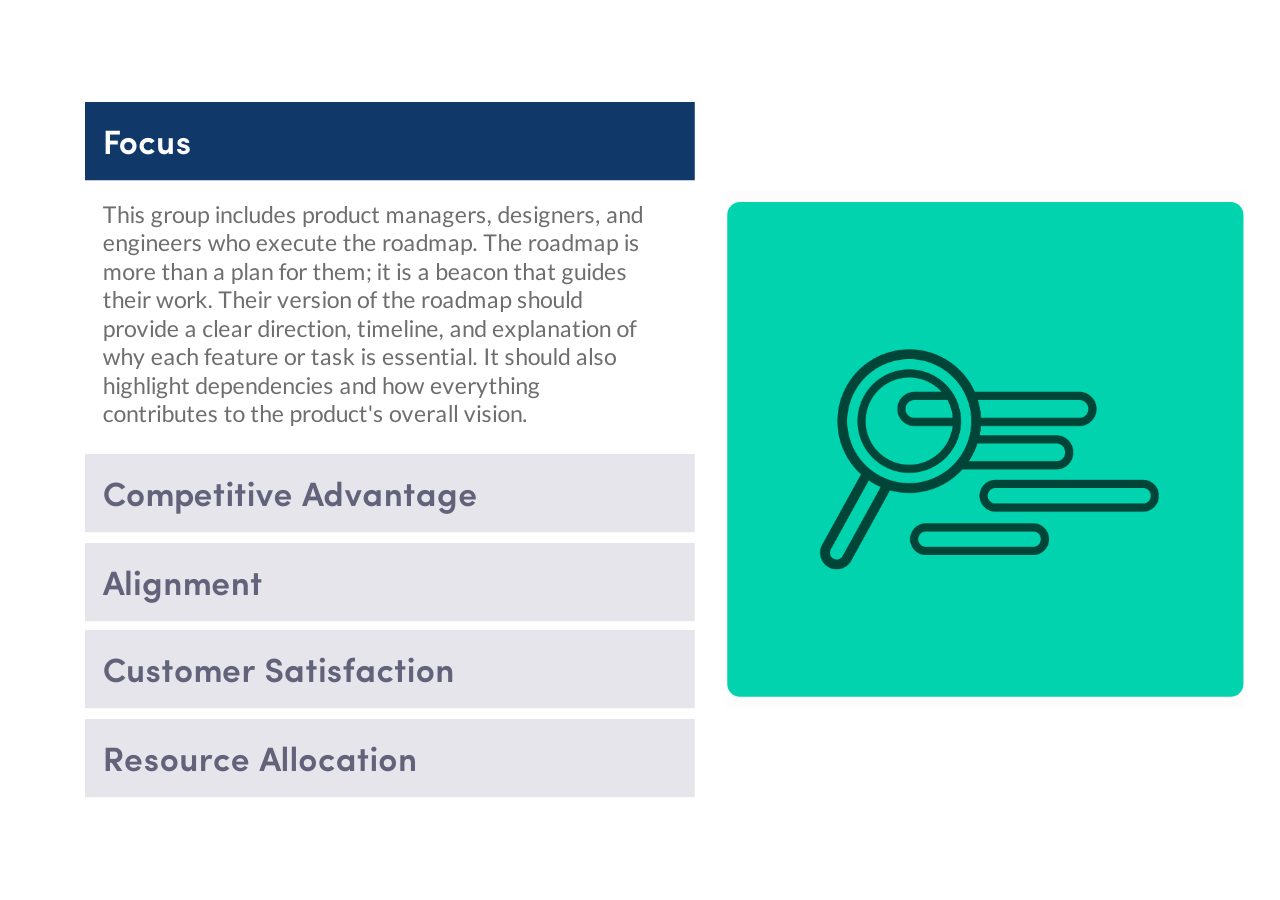
==== index.html @ 1e50b0b0 "1" ====
﻿<!doctype html>
<html lang="en-US">
<head>
  <meta charset="utf-8">
  <!-- Created using Storyline 360 - http://www.articulate.com  -->
  <!-- version: 3.76.30446.0 -->
  <title>Importanceofproductstrategy</title>
  <meta http-equiv="x-ua-compatible" content="IE=edge"/>
  <meta name="viewport" content="width=device-width,initial-scale=1,user-scalable=no,shrink-to-fit=no,minimal-ui"/>
  <meta name="apple-mobile-web-app-capable" content="yes"/>
  <style>
    html, body { height: 100%; padding: 0; margin: 0 }
    #app { height: 100%; width: 100%; }
  </style>

  <script>
    window.DS = {};
    window.globals = {
      DATA_PATH_BASE: '',
      HAS_FRAME: true,
      HAS_SLIDE: true,

      lmsPresent: false,
      tinCanPresent: false,
      cmi5Present: false,
      aoSupport: false,
      scale: 'noscale',
      captureRc: false,
      browserSize: 'optimal',
      bgColor: '#FFFFFF',
      features: 'AccessibleVideo,ConnectionMessages,DropIn1,FullScreenToggle,InsertSvgPicture,LayerPresentAsDialog,MultipleQuizTracking,PlayerSpeedControl,StreamingVideo,UpdatedThemeEditor,UseAudioElement,VideoTranscripts',
      themeName: 'unified',
      preloaderColor: '#8C8C8C',
      suppressAnalytics: false,
      productChannel: 'stable',
      publishSource: 'storyline',
      aid: 'aid|a8fbaf31-cd82-4534-a00a-83a3256e9906',
      cid: '518bf44a-6537-4bc3-ba67-9e0aabeffc31',
      playerVersion: '3.76.30446.0',
      publishTimestamp: '2023-07-14T12:46:49.9663578Z',
      maxIosVideoElements: 10,
      connectionSettings: { message: 'You%20are%20offline.%20Trying%20to%20reconnect...', useDarkTheme: true, mode: 'disabled' },

      
      parseParams: function(qs) {
        if (window.globals.parsedParams != null) {
          return window.globals.parsedParams;
        }
        qs = (qs || window.location.search.substr(1)).split('+').join(' ');
        var params = {},
            tokens,
            re = /[?&]?([^=]+)=([^&]*)/g;

        while (tokens = re.exec(qs)) {
          params[decodeURIComponent(tokens[1]).trim()] =
            decodeURIComponent(tokens[2]).trim();
        }
        window.globals.parsedParams = params;
        return params;
      }

    };
  </script>
  <script>
    var isIe11 = ('ActiveXObject' in window || window.MSBlobBuilder != null)
      && window.msCrypto != null && !window.ActiveXObject;
    if (isIe11) {
      window.globals.unsupportedBrowser = true;
      document.write(atob('[base64]'));
    }
  </script>
  
  <script>window.THREE = { };</script>
  
</head>
<body style="background: #FFFFFF" class="cs-HTML theme-unified">
  <!-- 360 -->
  <script>!function(){var e,i=/iPhone/i,o=/iPod/i,n=/iPad/i,t=/\biOS-universal(?:.+)Mac\b/i,r=/\bAndroid(?:.+)Mobile\b/i,a=/Android/i,d=/(?:SD4930UR|\bSilk(?:.+)Mobile\b)/i,p=/Silk/i,l=/Windows Phone/i,u=/\bWindows(?:.+)ARM\b/i,b=/BlackBerry/i,s=/BB10/i,c=/Opera Mini/i,f=/\b(CriOS|Chrome)(?:.+)Mobile/i,h=/Mobile(?:.+)Firefox\b/i,v=function(e){return void 0!==e&&"MacIntel"===e.platform&&"number"==typeof e.maxTouchPoints&&e.maxTouchPoints>1&&"undefined"==typeof MSStream};e=function(e){var m={userAgent:"",platform:"",maxTouchPoints:0};e||"undefined"==typeof navigator?"string"==typeof e?m.userAgent=e:e&&e.userAgent&&(m={userAgent:e.userAgent,platform:e.platform,maxTouchPoints:e.maxTouchPoints||0}):m={userAgent:navigator.userAgent,platform:navigator.platform,maxTouchPoints:navigator.maxTouchPoints||0};var g=m.userAgent,y=g.split("[FBAN");void 0!==y[1]&&(g=y[0]),void 0!==(y=g.split("Twitter"))[1]&&(g=y[0]);var A=function(e){return function(i){return i.test(e)}}(g),w={apple:{phone:A(i)&&!A(l),ipod:A(o),tablet:!A(i)&&(A(n)||v(m))&&!A(l),universal:A(t),device:(A(i)||A(o)||A(n)||A(t)||v(m))&&!A(l)},amazon:{phone:A(d),tablet:!A(d)&&A(p),device:A(d)||A(p)},android:{phone:!A(l)&&A(d)||!A(l)&&A(r),tablet:!A(l)&&!A(d)&&!A(r)&&(A(p)||A(a)),device:!A(l)&&(A(d)||A(p)||A(r)||A(a))||A(/\bokhttp\b/i)},windows:{phone:A(l),tablet:A(u),device:A(l)||A(u)},other:{blackberry:A(b),blackberry10:A(s),opera:A(c),firefox:A(h),chrome:A(f),device:A(b)||A(s)||A(c)||A(h)||A(f)},any:!1,phone:!1,tablet:!1};return w.any=w.apple.device||w.android.device||w.windows.device||w.other.device,w.phone=w.apple.phone||w.android.phone||w.windows.phone,w.tablet=w.apple.tablet||w.android.tablet||w.windows.tablet,w}(),"object"==typeof exports&&"undefined"!=typeof module?module.exports=e:"function"==typeof define&&define.amd?define((function(){return e})):this.isMobile=e}();
    window.isMobile.apple.tablet = window.isMobile.apple.tablet ||
      (navigator.platform === 'MacIntel' && navigator.maxTouchPoints > 1);
    window.isMobile.apple.device = window.isMobile.apple.device || window.isMobile.apple.tablet;
    window.isMobile.tablet = window.isMobile.tablet || window.isMobile.apple.tablet;
    window.isMobile.any = window.isMobile.any || window.isMobile.apple.tablet;
  </script>

  <div id="focus-sink" tabindex="-1"></div>

  <div id="preso"></div>
  <script>
    (function() {

      var classTypes = [ 'desktop', 'mobile', 'phone', 'tablet' ];

      var addDeviceClasses = function(prefix, testObj) {
        var curr, i;
        for (i = 0; i < classTypes.length; i++) {
          curr = classTypes[i];
          if (testObj[curr]) {
            document.body.classList.add(prefix + curr);
          }
        }
      };

      var params = window.globals.parseParams(),
          isDevicePreview = params.devicepreview === '1',
          isPhoneOverride = params.deviceType === 'phone' || (isDevicePreview && params.phone == '1'),
          isTabletOverride = (params.deviceType === 'tablet' || isDevicePreview) && !isPhoneOverride,
          isMobileOverride = isPhoneOverride || isTabletOverride;

      var deviceView = {
        desktop: !window.isMobile.any && !isMobileOverride,
        mobile: window.isMobile.any || isMobileOverride,
        phone: isPhoneOverride || (window.isMobile.phone && !isTabletOverride),
        tablet: isTabletOverride || window.isMobile.tablet
      };

      window.globals.deviceView = deviceView;
      window.isMobile.desktop = !window.isMobile.any;
      window.isMobile.mobile = window.isMobile.any;

      addDeviceClasses('view-', deviceView);

    })();
  </script>
  
  <script src='story_content/user.js' type=text/javascript></script>
  <div class="slide-loader"></div>

  <script>
    var doc = document, loader = doc.body.querySelector('.slide-loader'); [ 1, 2, 3 ].forEach(function(n) { var d = doc.createElement('div'); d.style.backgroundColor = window.globals.preloaderColor; d.classList.add('mobile-loader-dot'); d.classList.add('dot' + n); loader.appendChild(d); });
  </script>

  <div class="mobile-load-title-overlay" style="display: none">
    <div class="mobile-load-title">Importanceofproductstrategy</div>
  </div>

  <div class="mobile-chrome-warning"></div>

  
<style>
  .warn-connection-dialog {
    display: none;
    background: transparent;
    pointer-events: none;
    position: fixed;
    left: 0;
    top: 0;
    width: 100%;
    height: 100%;
    z-index: 999;
  }

  .warn-connection-content {
    border-radius: 4px;
    background: white;
    border: 1px solid #E7E7E7;
    color: #333333;
    box-shadow: 0 2px 4px rgba(0, 0, 0, 0.25);
    transition: all 150ms ease-out;
    position: absolute;
    white-space: nowrap;
  }

  .view-phone.is-landscape .warn-connection-content {
    left: 23px;
    bottom: 23px;
  }

  .view-tablet.is-landscape .warn-connection-content {
    left: 50%;
    top: 20px;
    transform: translateX(-50%);
  }

  .is-portrait .warn-connection-content {
    transform: translate(-50%, calc(-100% - 15px));
  }

  .warn-connection-content p {
    display: inline-block;
    margin: 0 8px 0 0;
    line-height: 33px;
    font-size: 11px;
  }

  .warn-connection-content svg {
    position: relative;
    vertical-align: middle;
    margin: 0 2px 2px 8px;
  }

  .view-desktop .warn-connection-content {
    left: 1.5em;
    bottom: 1.5em;
  }

  .view-desktop .warn-connection-content p {
    font-size: 1.1em;
  }

  .is-offline .warn-connection-dialog {
    display: block;
  }

  .is-offline .cs-panel * {
    pointer-events: none !important;
  }

  .is-offline .cs-panel {
    pointer-events: all !important;
  }

  .is-offline #nav-controls * {
    pointer-events: none !important;
  }

  .is-offline #nav-controls {
    pointer-events: all !important;
  }
</style>

<div class="warn-connection-dialog">
  <div class="warn-connection-content">
    <svg width="17" height="15" viewBox="0 0 17 15" xmlns="http://www.w3.org/2000/svg">
      <path fill="#8F0000" stroke="white" d="M16.07,12.98 L15.88,12.23 L9.51,1.21 C8.97,0.26,7.6,0.26,7.06,1.21 L0.69,12.23 C0.15,13.16,0.81,14.36,1.91,14.36 H14.65 C15.47,14.36,16.05,13.7,16.07,12.98 Z"/>
      <path fill="white" stroke="white" d="M8.58,5.5 C8.35,5.28,8.5,5.35,8.21,5.32 C8.09,5.35,7.97,5.49,7.96,5.67 C7.97,5.79,7.98,5.92,7.98,6.04 L7.98,6.04 C7.99,6.17,8,6.31,8.01,6.43 L8.01,6.44 C8.03,6.92,8.06,7.41,8.09,7.9 L8.09,7.9 C8.12,8.39,8.14,8.88,8.17,9.37 C8.17,9.39,8.18,9.42,8.2,9.44 C8.23,9.46,8.25,9.47,8.28,9.47 C8.31,9.47,8.34,9.46,8.35,9.44 C8.37,9.43,8.38,9.4,8.39,9.35 L8.39,9.34 C8.39,9.24,8.4,9.15,8.4,9.05 L8.4,9.05 C8.41,8.96,8.41,8.86,8.42,8.75 C8.43,8.44,8.45,8.12,8.47,7.81 L8.47,7.81 C8.49,7.49,8.51,7.18,8.53,6.87 C8.55,6.46,8.56,6.05,8.59,5.64 L8.6,5.62 C8.6,5.57,8.59,5.53,8.58,5.5 L8.21,5.32 Z"/>
      <circle fill="white" stroke="white" cx="8.3" cy="11.35" r="0.3"/>
    </svg>
    <p>You are offline. Trying to reconnect...</p>
  </div>
</div>

<script>
  (function() {
    window.DS.connection = {
      warningShown: false,
      assets: {},
      loadingAssetGroup: false,
      retryDelay: 500
    };

    var connectionSettings = window.globals.connectionSettings || {};

    // The `window.globals.features` variable must be set in `webpack.dev.config` when testing locally - it is not enough
    // to have it in the data - but it must be set there as well.
    var useConnectionMessages = window.AbortController != null &&
      window.location.protocol != 'file:' &&
      window.globals.features.indexOf('ConnectionMessages') != -1 &&
      connectionSettings.mode === 'normal';

    window.DS.connection.useConnectionMessages = useConnectionMessages

    var assetCount = 0;
    var checkLoadedId;


    if (useConnectionMessages && connectionSettings != null) {
      var contentEl = document.querySelector('.warn-connection-content');
      var messageEl = contentEl.querySelector('p')

      if (connectionSettings.useDarkTheme) {
        contentEl.style.borderColor = '#BABBBA';
        contentEl.style.backgroundColor = '#282828';
        contentEl.style.color = '#FFFFFF';
      }

      if (connectionSettings.message != null) {
        messageEl.textContent = window.decodeURIComponent(connectionSettings.message);
      }
    }

    function checkAssetsReady() {
      for (var i in DS.connection.assets) {
        if (!DS.connection.assets[i].success) {
          return false;
        }
      }
      return true;
    }

    function stopAssetGroup() {
      if (!useConnectionMessages) { return; }

      assetCount = 0;

      DS.connection.oldAssetGroup = DS.connection.assets;
      DS.connection.assets = {};
      DS.connection.loadingAssetGroup = false;
      clearInterval(checkLoadedId);
    }

    function startAssetGroup() {
      if (!useConnectionMessages) { return; }
      var ticks = 0;
      clearInterval(checkLoadedId);
      checkLoadedId = setInterval(function() {
        var loaded = 0;
        if (assetCount === 0 && loaded === 0) {
          clearInterval(checkLoadedId);
          return;
        }

        for (var i in DS.connection.assets) {
          if (DS.connection.assets[i].success) {
            loaded++;
          }
        }

        if (assetCount === loaded && checkAssetsReady()) {
          for (var i in DS.connection.assets) {
            if (DS.connection.assets[i].action) {
              DS.connection.assets[i].action();
            }
          }
          hideWarning();
          stopAssetGroup();
        }
      }, 100)
    }

    function requiredAsset(url, action, retry, type) {
      if (!useConnectionMessages) { return; }
      if (DS.connection.assets[url]) { return; }

      DS.connection.assets[url] = {
        success: false, action: action, retry: retry, type: type
      };
      assetCount = Object.keys(DS.connection.assets).length;
      if (!DS.connection.loadingAssetGroup) {
        startAssetGroup();
      }
      DS.connection.loadingAssetGroup = true;
    }

    function assetLoaded(url) {
      if (!useConnectionMessages) { return; }
      if (DS.connection.assets[url]) {
        DS.connection.assets[url].success = true;
      }
    }

    function assetFailed(url) {
      if (!useConnectionMessages) { return; }
      if (!DS.connection.assets[url]) {
        if (/\.js$/.test(url)) {
          setTimeout(function() {
            if (DS.connection.lastSlideLoaded != null) {
              DS.connection.lastSlideLoaded();
            }
          }, DS.connection.retryDelay);
        }
        return;
      }
      if (!DS.connection.warningShown) { showWarning(); }
      if (DS.connection.assets[url].retry) {
        setTimeout(function() {
          if (!DS.connection.assets[url].success) {
            DS.connection.assets[url].retry()
          }
        }, DS.connection.retryDelay);
      }
    }

    function hideWarning() {
      document.body.classList.remove('is-offline');
      DS.connection.warningShown = false;
    }
    DS.connection.hideWarning = hideWarning

    function showWarning(btn) {
      document.body.classList.add('is-offline')
      DS.connection.warningShown = true;
      updateWarningPosition();
    }

    function updateWarningPosition() {
      if (!DS.connection.warningShown) {
        return;
      }

      var isPortrait = document.body.classList.contains('is-portrait');
      var warningEl = document.querySelector('.warn-connection-content');

      if (isPortrait) {
        var slide = document.querySelector('.primary-slide');
        var slideRect = slide.getBoundingClientRect();

        warningEl.style.top = `${slideRect.top}px`
        warningEl.style.left = `${slideRect.left + slideRect.width / 2}px`
      } else {
        warningEl.style.top = null;
        warningEl.style.left = null;
      }

      window.requestAnimationFrame(updateWarningPosition);
    }

    // these will all be noops if the feature flag isn't set in
    // the data and `window.globals.features`
    DS.connection.requiredAsset = requiredAsset;
    DS.connection.assetLoaded = assetLoaded;
    DS.connection.assetFailed = assetFailed;
    DS.connection.stopAssetGroup = stopAssetGroup;
    DS.connection.startAssetGroup = startAssetGroup;
  })();
</script>


  <script>
    
    if (window.autoSpider && window.vInterfaceObject) {
      document.querySelector('.mobile-load-title-overlay').style.display = 'none';
    }
  </script>

  

  <link rel="stylesheet" href="html5/data/css/output.min.css" data-noprefix/>
</body>
<script src="html5/lib/scripts/bootstrapper.min.js"></script>
</html>
---- html5/data/css/output.min.css ----
@font-face {
  font-family: 'Lato Charset1_ 5WH6we6T467F750D';
  src: url('[data-uri]');
  font-style: normal;
  font-weight: normal;
}
@font-face {
  font-family: 'Sofia Pro Charset1_ 5m7F58018A1';
  src: url('[data-uri]');
  font-style: normal;
  font-weight: normal;
}
@font-face {
  font-family: 'LatoBold Charset1_ Bold642FAF15';
  src: url('[data-uri]');
  font-style: normal;
  font-weight: normal;
}
@font-face {
  font-family: 'Lato Charset0_v8MUn45tBE51451DC';
  src: url('[data-uri]');
  font-style: normal;
  font-weight: normal;
}
@font-face {
  font-family: 'Sofia Pro Charset0_v9oU56DF3E53';
  src: url('[data-uri]');
  font-style: normal;
  font-weight: normal;
}
.cs-HTML {
  background: rgba(255, 255, 255, 1);
}
.cs-pxabnsnfns00000000001 .cs-infopanel  {
  box-shadow: 0 1px 0 rgba(0, 0, 0, 0);
  background: rgba(255, 255, 255, 1);
}
.cs-pxabnsnfns00000000001 .cs-infopanel .cs-link {
  color: rgba(88, 88, 88, 1);
}
.cs-pxabnsnfns00000000001 .cs-infopanel .cs-link:hover {
  color: rgba(255, 255, 255, 1);
}
.cs-pxabnsnfns00000000001 .cs-infopanel .cs-name {
  color: rgba(68, 68, 68, 1);
}
.cs-pxabnsnfns00000000001 .cs-infopanel .cs-title {
  color: rgba(153, 153, 153, 1);
}
.cs-pxabnsnfns00000000001 .cs-infopanelpopup  {
  box-shadow: 0 1px 0 rgba(0, 0, 0, 0);
  background: rgba(0, 0, 0, 0);
}
.cs-pxabnsnfns00000000001 .cs-infopanelpopup .cs-link {
  color: rgba(255, 0, 0, 1);
}
.cs-pxabnsnfns00000000001 .cs-infopanelpopup .cs-link:hover {
  color: rgba(255, 255, 255, 1);
}
.cs-pxabnsnfns00000000001 .cs-infopanelpopup .cs-name {
  color: rgba(255, 255, 255, 1);
}
.cs-pxabnsnfns00000000001 .cs-infopanelpopup .cs-bio {
  color: rgba(88, 88, 88, 1);
}
.cs-pxabnsnfns00000000001 .cs-timer  {
  color: rgba(88, 88, 88, 1);
}
.cs-pxabnsnfns00000000001 .cs-duration stop:first-child {
  stop-color: rgba(220, 220, 220, 1);
}
.cs-pxabnsnfns00000000001 .cs-duration stop:last-child {
  stop-color: rgba(220, 220, 220, 1);
}
.cs-pxabnsnfns00000000001 .cs-elapsed stop:first-child {
  stop-color: rgba(254, 227, 71, 1);
}
.cs-pxabnsnfns00000000001 .cs-elapsed stop:last-child {
  stop-color: rgba(254, 227, 71, 1);
}
.cs-pxabnsnfns00000000001 .cs-timer .cs-pie .cs-innerstroke {
  stroke: rgba(199, 199, 199, 1);
}
.cs-pxabnsnfns00000000001 .cs-timer .cs-pie .cs-innerborder {
  stroke: rgba(255, 255, 255, 1);
}
.cs-pxabnsnfns00000000001 .cs-window  {
  box-shadow: 0 8px 5px rgba(0, 0, 0, 0.2);
  border-color: rgba(49, 99, 0, 1);
  background: rgba(250, 250, 250, 1);
  color: rgba(70, 70, 70, 1);
}
.cs-pxabnsnfns00000000001 .cs-window .cs-diva {
  border-color: rgba(0, 0, 0, 0);
}
.cs-pxabnsnfns00000000001 .cs-window .cs-divb {
  border-color: rgba(0, 0, 0, 0);
}
.cs-pxabnsnfns00000000001 .cs-editor .cs-editor-slide {
  color: rgba(255, 255, 255, 1);
}
.cs-pxabnsnfns00000000001 .cs-editor .cs-editor-html {
  color: rgba(70, 70, 70, 1);
}
.cs-pxabnsnfns00000000001 .cs-editor .cs-editor-button {
  text-shadow: 0 1px 0 rgba(0, 0, 0, 0);
  color: rgba(255, 255, 255, 1);
  border-color: rgba(33, 68, 0, 1);
  background: rgba(60, 124, 0, 1);
}
.cs-pxabnsnfns00000000001 .cs-editor .cs-editor-button:hover {
  background: rgba(66, 142, 0, 1);
}
.cs-pxabnsnfns00000000001 .cs-editor .cs-editor-button:active {
  background: rgba(46, 93, 0, 1);
}
.cs-pxabnsnfns00000000001 .cs-listitem  {
  color: rgba(70, 70, 70, 1);
  border-color: none;
  border: 1px solid transparent;
}
.cs-pxabnsnfns00000000001 .cs-listitem:hover {
  background: rgba(0, 0, 0, 0.05);
  border-color: rgba(142, 143, 142, 1) !important;
  border-width: 1px;
  border-radius: 2px;
  border-style: solid;
  box-sizing: border-box;
}
.cs-pxabnsnfns00000000001 .cs-listitem.hover {
  background: rgba(0, 0, 0, 0.05);
  border-color: rgba(142, 143, 142, 1) !important;
  border-width: 1px;
  border-radius: 2px;
  border-style: solid;
  box-sizing: border-box;
}
.cs-pxabnsnfns00000000001 .cs-glossary  {
  color: rgba(70, 70, 70, 1);
}
.cs-pxabnsnfns00000000001 .cs-glossary .cs-scrolling-panel {
  background: rgba(0, 0, 0, 0);
}
.cs-pxabnsnfns00000000001 .cs-glossary .cs-term.cs-selected .cs-choice-list-trigger {
  color: rgba(255, 255, 255, 1);
  background: rgba(255, 255, 255, 1);
}
.cs-pxabnsnfns00000000001 .cs-glossary .cs-term.cs-selected .cs-choice-list-trigger:focus {
  color: rgba(255, 255, 255, 1);
  background: rgba(255, 255, 255, 1);
}
.cs-pxabnsnfns00000000001 .cs-glossary .cs-term:hover .cs-choice-list-trigger {
  background: rgba(70, 70, 70, 1);
}
.cs-pxabnsnfns00000000001 .cs-glossary .cs-term.hover .cs-choice-list-trigger {
  background: rgba(70, 70, 70, 1);
}
.cs-pxabnsnfns00000000001 .cs-glossary .cs-term .cs-choice-list-trigger:focus {
  background: rgba(70, 70, 70, 1);
}
.cs-pxabnsnfns00000000001 .cs-glossary .cs-diva {
  border-color: rgba(0, 0, 0, 0);
}
.cs-pxabnsnfns00000000001 .cs-glossary .cs-divb {
  border-color: rgba(0, 0, 0, 0);
}
.cs-pxabnsnfns00000000001 .cs-glossary .cs-divc {
  border-color: rgba(0, 0, 0, 0);
}
.cs-pxabnsnfns00000000001 .cs-glossary .cs-heading {
  color: rgba(44, 47, 48, 1);
  font-weight: 700;
}
.note-content p span {
  color: rgba(70, 70, 70, 1);
  line-height: 1.4em;
  font-size: 103.769%;
}
.cs-pxabnsnfns00000000001 .cs-resource .cs-separator {
  border-color: rgba(0, 0, 0, 0);
}
.cs-pxabnsnfns00000000001 .cs-outline  {
  color: rgba(45, 45, 45, 1);
}
.cs-pxabnsnfns00000000001 .cs-outline .cs-diva {
  border-color: rgba(0, 0, 0, 0);
}
.cs-pxabnsnfns00000000001 .cs-outline .cs-divb {
  border-color: rgba(0, 0, 0, 0);
}
.cs-pxabnsnfns00000000001 .cs-outline .cs-divc {
  border-color: rgba(0, 0, 0, 0);
}
.cs-pxabnsnfns00000000001 .cs-outline .cs-search-filter:hover {
  color: rgba(0, 0, 0, 0);
}
.cs-pxabnsnfns00000000001 .cs-outline .cs-search-filter.hover {
  color: rgba(0, 0, 0, 0);
}
.cs-pxabnsnfns00000000001 .cs-transcript  {
  color: rgba(255, 255, 255, 1);
}
.cs-pxabnsnfns00000000001 .cs-transcript .cs-div {
  border-color: rgba(0, 0, 0, 0);
}
.cs-pxabnsnfns00000000001 .cs-tabs:not(.topmenu-item) {
  color: rgba(39, 43, 44, 1);
}
.cs-pxabnsnfns00000000001 .cs-tabs .cs-inner-button:not(.topmenu-item) {
  text-shadow: 0 1px 0 rgba(0, 0, 0, 0);
}
.cs-pxabnsnfns00000000001 .cs-tabs:hover:not(.topmenu-item) {
  color: rgba(39, 43, 44, 1);
}
.cs-pxabnsnfns00000000001 .cs-tabs.cs-selected {
  background: rgba(0, 0, 0, 0);
  color: rgba(39, 43, 44, 1);
}
.cs-pxabnsnfns00000000001 .cs-seekcontrol  {
  background: rgba(0, 0, 0, 0);
  border-color: rgba(0, 0, 0, 0);
}
.cs-pxabnsnfns00000000001 .cs-seekcontrol .cs-button:hover .cs-icon {
  fill: rgba(255, 255, 255, 1);
}
.cs-pxabnsnfns00000000001 .cs-seekcontrol .cs-button.hover .cs-icon {
  fill: rgba(255, 255, 255, 1);
}
.cs-pxabnsnfns00000000001 .cs-seekcontrol .cs-button .cs-icon-shadow {
  fill: rgba(0, 0, 0, 0);
}
.cs-pxabnsnfns00000000001 .cs-seekcontrol .cs-button .cs-icon {
  fill: rgba(140, 140, 140, 1);
}
.cs-pxabnsnfns00000000001 .cs-seekcontrol .cs-seek .cs-fill {
  background: rgba(255, 255, 255, 0.6);
}
.cs-pxabnsnfns00000000001 .cs-seekcontrol .cs-seek {
  background: rgba(142, 143, 142, 1);
  border-color: rgba(0, 0, 0, 0);
}
.cs-pxabnsnfns00000000001 .cs-searchinput .cs-input {
  color: rgba(70, 70, 70, 1);
  border-color: rgba(0, 0, 0, 0);
  background: rgba(0, 0, 0, 0.05);
}
.cs-pxabnsnfns00000000001 .cs-searchinput .cs-input:focus {
  color: rgba(44, 47, 48, 1);
  background: rgba(41, 41, 41, 1);
}
.cs-pxabnsnfns00000000001 .cs-searchinput .cs-input:hover {
  box-shadow: inset 0 0 1px 0 rgba(69, 126, 19, 0);
}
.cs-pxabnsnfns00000000001 .cs-searchinput .cs-input.hover {
  box-shadow: inset 0 0 1px 0 rgba(69, 126, 19, 0);
}
.cs-pxabnsnfns00000000001 .cs-searchinput .cs-button .cs-icon {
  fill: rgba(88, 88, 88, 1);
}
.cs-pxabnsnfns00000000001 .cs-searchinput .cs-button:hover {
  fill: rgba(63, 133, 0, 1);
}
.cs-pxabnsnfns00000000001 .cs-searchinput .cs-button.hover {
  fill: rgba(63, 133, 0, 1);
}
.cs-pxabnsnfns00000000001 .cs-menu  {
  box-shadow: 0 1px 0 rgba(0, 0, 0, 0);
  background: rgba(250, 250, 250, 1);
}
.cs-pxabnsnfns00000000001 .cs-topmenu-item.active .cs-tab {
  background: rgba(250, 250, 250, 1);
}
.cs-pxabnsnfns00000000001 .cs-logo  {
  box-shadow: 0 1px 0 rgba(37, 75, 0, 1);
  background: rgba(255, 255, 255, 0);
}
.cs-pxabnsnfns00000000001 .cs-checkbox  {
  color: rgba(255, 255, 255, 1);
}
.cs-pxabnsnfns00000000001 .cs-checkbox:hover {
  border-color: rgba(175, 221, 130, 1);
}
.cs-pxabnsnfns00000000001 .cs-checkbox.hover {
  border-color: rgba(175, 221, 130, 1);
}
.cs-pxabnsnfns00000000001 .cs-checkbox .cs-box {
  color: rgba(255, 255, 255, 1);
  border-color: rgba(42, 83, 0, 1);
}
.cs-pxabnsnfns00000000001 .cs-checkbox .cs-box:checked::after {
  color: rgba(43, 196, 0, 1);
}
.cs-pxabnsnfns00000000001 .cs-button  {
  text-shadow: 0 1px 0 rgba(0, 0, 0, 0);
  color: rgba(88, 88, 88, 1);
  border-color: rgba(0, 0, 0, 0);
  background: rgba(0, 0, 0, 0);
  box-shadow: 0 1px 0 rgba(0, 0, 0, 0);
}
.cs-pxabnsnfns00000000001 .cs-button .cs-icon {
  fill: rgba(88, 88, 88, 1);
}
.cs-pxabnsnfns00000000001 .cs-button .cs-icon-shadow {
  fill: rgba(0, 0, 0, 0);
}
.cs-pxabnsnfns00000000001 .cs-button:hover {
  background: rgba(39, 43, 44, 1);
}
.cs-pxabnsnfns00000000001 .cs-button.hover {
  background: rgba(39, 43, 44, 1);
}
.cs-pxabnsnfns00000000001 .cs-button:active {
  background: rgba(0, 0, 0, 0);
}
.cs-pxabnsnfns00000000001 .cs-button.cs-disabled:hover {
  background: rgba(0, 0, 0, 0);
}
.cs-pxabnsnfns00000000001 .cs-button.cs-disabled.hover {
  background: rgba(0, 0, 0, 0);
}
.cs-pxabnsnfns00000000001 .cs-button.cs-disabled:active {
  background: rgba(0, 0, 0, 0);
}
.cs-pxabnsnfns00000000001 .cs-button.cs-volume:hover {
  background: rgba(0, 0, 0, 0);
}
.cs-pxabnsnfns00000000001 .cs-button.cs-volume.hover {
  background: rgba(0, 0, 0, 0);
}
.cs-pxabnsnfns00000000001 .cs-button.cs-volume:active {
  background: rgba(0, 0, 0, 0);
}
.cs-pxabnsnfns00000000001.cs-base  {
  color: rgba(88, 88, 88, 1);
  border-color: rgba(255, 255, 255, 0);
  background: rgba(255, 255, 255, 1);
}
.cs-pxabnsnfns00000000001.cs-base .cs-separator .cs-diva {
  background: rgba(250, 250, 250, 1);
}
.cs-pxabnsnfns00000000001.cs-base .cs-separator .cs-divb {
  background: rgba(0, 0, 0, 0);
}
.cs-pxabnsnfns00000000001.cs-base .cs-topmenu-item.active .cs-tab {
  border-color: rgba(250, 250, 250, 1);
}
.cs-pxabnsnfns00000000001.cs-base .cs-topmenu-item.active .cs-panel {
  border-color: rgba(250, 250, 250, 1);
}
.cs-pxabnsnfns00000000001.cs-base .cs-left {
  background: rgba(250, 250, 250, 1);
}
.cs-pxabnsnfns00000000001.cs-base .cs-area-primary .cs-slide-container {
  background: rgba(255, 255, 255, 1);
}
.cs-pxabnsnfns00000000001.cs-base.cs-custom-theme .cs-brandhighlight-bg {
  background: rgba(70, 164, 244, 1) !important;
}
.cs-pxabnsnfns00000000001.cs-base.cs-custom-theme .cs-brandhighlight-secondary-bg {
  background: rgba(70, 164, 244, 1) !important;
}
.cs-pxabnsnfns00000000001.cs-base.cs-custom-theme .cs-brandhighlight-border {
  border-color: rgba(70, 164, 244, 1) !important;
}
.cs-pxabnsnfns00000000001.cs-base.cs-custom-theme .cs-brandhighlight-text {
  color: rgba(70, 164, 244, 1) !important;
}
.cs-pxabnsnfns00000000001.cs-base.cs-custom-theme .cs-brandhighlight-fill {
  fill: rgba(70, 164, 244, 1) !important;
}
.cs-pxabnsnfns00000000001.cs-base.cs-custom-theme .cs-listitem.cs-selected {
  background-color: rgba(0, 0, 0, 0.05) !important;
}
.cs-pxabnsnfns00000000001 .cs-volume::-moz-range-thumb {
  border-color: rgba(43, 85, 0, 1);
  box-shadow: inset 0 0 1px 0 rgba(43, 85, 0, 1);
  background: rgba(255, 255, 255, 1);
}
.cs-pxabnsnfns00000000001 .cs-volume::-ms-thumb {
  border-color: rgba(43, 85, 0, 1);
  box-shadow: inset 0 0 1px 0 rgba(43, 85, 0, 1);
  background: rgba(255, 255, 255, 1);
}
.cs-pxabnsnfns00000000001 .cs-volume::-webkit-slider-thumb {
  border-color: rgba(43, 85, 0, 1);
  box-shadow: inset 0 0 1px 0 rgba(43, 85, 0, 1);
  background: rgba(255, 255, 255, 1);
}
.cs-pxabnsnfns00000000001 .cs-volume::-moz-range-track {
  border-color: rgba(66, 140, 1, 1);
  background: rgba(142, 143, 142, 1);
}
.cs-pxabnsnfns00000000001 .cs-volume::-ms-track {
  border-color: rgba(66, 140, 1, 1);
  background: rgba(142, 143, 142, 1);
}
.cs-pxabnsnfns00000000001 .cs-volume::-webkit-slider-runnable-track {
  border-color: rgba(66, 140, 1, 1);
  background: rgba(142, 143, 142, 1);
}
body.show-focus .tab-focus-box {
  box-shadow: 0 0 0 1px rgba(255, 255, 0, 1), 0 0 0 3px rgba(0, 32, 96, 1), 0 0 5px 5px rgba(255, 255, 0, 1);
  border-color: transparent;
  outline: 2px transparent solid;
}
.skipnav {
  box-shadow: 0 0 0 1px rgba(255, 255, 0, 1), 0 0 0 3px rgba(0, 32, 96, 1), 0 0 5px 5px rgba(255, 255, 0, 1);
  border-color: transparent;
  outline: 2px transparent solid;
}
.cs-pxabnsnfns00000000001 .cs-listitem:hover {
  color: none;
}
.cs-pxabnsnfns00000000001 .cs-listitem.hover {
  color: none;
}
.cs-pxabnsnfns00000000001 .cs-listitem.cs-viewed {
  color: #464646;
}
.cs-pxabnsnfns00000000001 .cs-listitem {
  color: #464646;
}
.cs-pxabnsnfns00000000001 .cs-listitem:hover .cs-icon-carrot * {
  fill: none;
}
.cs-pxabnsnfns00000000001 .cs-listitem.hover .cs-icon-carrot * {
  fill: none;
}
.cs-pxabnsnfns00000000001 .cs-listitem .cs-icon-carrot {
  color: none;
  top: calc(3px);
}
.cs-pxabnsnfns00000000001 .cs-listitem .cs-icon-carrot .cs-shadow {
  color: #2C2F30;
}
.cs-pxabnsnfns00000000001 .item-collapsible .is-scene {
  color: #2C2F30 !important;
  font-weight: 700;
}
.cs-pxabnsnfns00000000001 .is-scene .cs-icon-carrot * {
  color: #2C2F30 !important;
  font-weight: 700;
}
.cs-pxabnsnfns00000000001 .is-scene:not(.outline-links-collapse) > a {
  color: #2C2F30;
}
.cs-pxabnsnfns00000000001 .is-scene:not(.outline-links-collapse) .cs-icon-carrot * {
  fill: none !important;
  color: #2C2F30 !important;
}
.cs-pxabnsnfns00000000001 .tabs, .cs-pxabnsnfns00000000001 .cs-logo {
  border-bottom: 1px solid rgba(142, 143, 142, 1);
}
.cs-pxabnsnfns00000000001 .area-secondary-wrapper:after {
  background-image: url('[data-uri]');
  background-size: 100%;
}
.cs-pxabnsnfns00000000001 .panel-footer {
  background: #FAFAFA;
}
.cs-pxabnsnfns00000000001 #outline-search {
  background: rgba(0, 0, 0, 0.05);
  border-color: rgba(142, 143, 142, 1);
  border-width: 1px;
  border-style: solid;
}
.cs-pxabnsnfns00000000001 .topmenu-panel #outline-search {
  background: #EAEAEA;
}
.cs-pxabnsnfns00000000001 .search-icon circle, .cs-pxabnsnfns00000000001 .search-icon path {
  stroke: #585858;
}
.cs-pxabnsnfns00000000001 #outline-search input[type   =search] {
  color: #2C2F30;
}
.cs-pxabnsnfns00000000001 #outline-search ::-webkit-input-placeholder {
  color: #464646 !important;
}
.cs-pxabnsnfns00000000001 #outline-search :-ms-input-placeholder {
  color: #464646 !important;
}
.cs-pxabnsnfns00000000001 #outline-search ::-moz-placeholder {
  color: #464646 !important;
  opacity: 1;
}
.cs-pxabnsnfns00000000001 .cs-topmenu-item.active, body:not(.is-touchable-tablet) .cs-pxabnsnfns00000000001 .cs-topmenu-item:hover {
  color: #272B2C;
}
.cs-pxabnsnfns00000000001 .cs-topmenu-item.button-tapped {
  color: #272B2C;
}
.cs-pxabnsnfns00000000001 .cs-topmenu-item.active .cs-tab, .cs-pxabnsnfns00000000001 .cs-topmenu-item .cs-tab {
  background: transparent !important;
  border: none !important;
}
.cs-pxabnsnfns00000000001 .top-tabs-drop-icon div {
  background: #585858;
}
.cs-pxabnsnfns00000000001 .cs-panel.topmenu-panel .panel-content, .cs-pxabnsnfns00000000001 .top-tabs-drop {
  background: #FAFAFA;
}
.cs-pxabnsnfns00000000001 .cs-topmenu-item.active .cs-panel {
  background: #FAFAFA;
}
.cs-pxabnsnfns00000000001 .cs-menu.topmenu-panel, .cs-pxabnsnfns00000000001 .top-tabs-drop {
  border: 1px solid rgba(250, 250, 250, 1) !important;
  border-radius: 3px;
}
.cs-pxabnsnfns00000000001 .resources .resources-list a:hover {
  background: rgba(0, 0, 0, 0.05);
}
body:not(.is-touchable-tablet) .cs-pxabnsnfns00000000001 .resources .resources-list a:hover {
  background: rgba(0, 0, 0, 0.05);
}
.cs-pxabnsnfns00000000001 .resources .resources-list a.hover {
  background: rgba(0, 0, 0, 0.05);
}
body:not(.is-touchable-tablet) .cs-pxabnsnfns00000000001 .resources .resources-list a.hover {
  background: rgba(0, 0, 0, 0.05);
}
.cs-pxabnsnfns00000000001 .resources .resources-list a.button-tapped {
  background: rgba(0, 0, 0, 0.05);
}
.cs-pxabnsnfns00000000001 .cs-icon path, .cs-pxabnsnfns00000000001 .cs-icon rect, .cs-pxabnsnfns00000000001 .cs-icon polygon, .cs-pxabnsnfns00000000001 .menu-icon-wrapper.menu-icon-wrapper-hover path {
  fill: #585858;
}
.cs-pxabnsnfns00000000001 .cs-icon .icon-stroke-only {
  fill: none !important;
  stroke: #585858 !important;
}
body:not(.is-touchable-tablet) .cs-pxabnsnfns00000000001 .cs-button:hover .cs-icon path, body:not(.is-touchable-tablet) .cs-pxabnsnfns00000000001 .cs-button:hover .cs-icon rect, body:not(.is-touchable-tablet) .cs-pxabnsnfns00000000001 .cs-button:hover .cs-icon polygon {
  fill: #272B2C;
}
body:not(.is-touchable-tablet) .cs-pxabnsnfns00000000001 .cs-tabs:hover .search-icon circle, body:not(.is-touchable-tablet) .cs-pxabnsnfns00000000001 .cs-tabs:hover .search-icon path {
  stroke: #272B2C;
}
.cs-pxabnsnfns00000000001 .cs-button.button-tapped .cs-icon path, .cs-pxabnsnfns00000000001 .cs-button.button-tapped .cs-icon rect, .cs-pxabnsnfns00000000001 .cs-button.button-tapped .cs-icon polygon {
  fill: #272B2C;
}
body:not(.is-touchable-tablet) .cs-pxabnsnfns00000000001 .cs-button:hover .cs-icon .icon-stroke-only {
  fill: none !important;
  stroke: #272B2C !important;
}
.cs-pxabnsnfns00000000001 .cs-button:button-tapped .cs-icon .icon-stroke-only {
  fill: none !important;
  stroke: #272B2C !important;
}
.cs-pxabnsnfns00000000001 .menu-icon-wrapper.menu-icon-wrapper-hover svg path {
  fill: #272B2C;
}
.floating-sidebar:not(.sidebar-closed) .cs-pxabnsnfns00000000001 #hamburger .menu-icon-wrapper svg path {
  fill: #BABBBA;
}
.floating-sidebar:not(.sidebar-closed) .cs-pxabnsnfns00000000001 #hamburger .menu-icon-wrapper.menu-icon-wrapper-hover svg path {
  fill: #F8F8F8;
}
.cs-pxabnsnfns00000000001 .volume .btn:before {
  background-image: url('[data-uri]');
}
.cs-pxabnsnfns00000000001 .volume-track {
  background: #8E8F8E;
}
.cs-pxabnsnfns00000000001 .volume-icon circle {
  stroke: #585858;
}
.cs-pxabnsnfns00000000001 .cs-settings > .settings-panel {
  background: #FAFAFA;
  border: 1px solid rgba(250, 250, 250, 1) !important;
  border-radius: 3px;
}
.cs-pxabnsnfns00000000001 .cs-settings > .panel-down-arrow {
  fill: #FAFAFA;
}
.cs-pxabnsnfns00000000001 .switch-toggle .border {
  stroke: #919191;
}
.cs-pxabnsnfns00000000001 .switch-toggle .thumb-off .thumb {
  fill: #585858;
}
.cs-pxabnsnfns00000000001 .switch-toggle .thumb-on .track {
  fill: rgba(70, 164, 244, 0.3);
}
.cs-pxabnsnfns00000000001 .switch-toggle .thumb-off .track {
  fill: rgba(233, 233, 233, 1);
}
.cs-pxabnsnfns00000000001 .switch-label {
  color: #464646;
}
.cs-pxabnsnfns00000000001 .cs-panel .scrollarea-btn:after {
  background: rgba(88, 88, 88, 0.8);
}
.scrollarea-scrollbar:hover .scrollarea-btn:after, .scrollarea-scrollbar.highlight-scrollbar .scrollarea-btn:after {
  background: rgba(88, 88, 88, 0.8);
}
.floating-sidebar .sidebar-overlay {
  background: rgba(0, 0, 0, 0.85);
}
.cs-pxabnsnfns00000000001 .overlay-message {
  background: rgba(0, 0, 0, 0.85);
}
.cs-pxabnsnfns00000000001 .top-ui-bg, .cs-pxabnsnfns00000000001 .bottom-ui-bg, .cs-pxabnsnfns00000000001 .right-ui-bg, .cs-pxabnsnfns00000000001 .left-ui-bg {
  background: rgba(255, 255, 255, 0.8);
}
.cs-pxabnsnfns00000000001 .circle-progress-bg {
  fill: #FFFFFF;
}
.cs-pxabnsnfns00000000001 .circle-progress-well {
  fill: #8E8F8E;
}
.cs-pxabnsnfns00000000001 .circle-progress-pie {
  stroke: #8E8F8E;
}
.cs-pxabnsnfns00000000001 .lightbox .option-pane {
  background: rgba(255, 255, 255, 0.8);
}
.cs-pxabnsnfns00000000001 .lightbox .option-pane:before {
  background: #FFFFFF;
}
.cs-pxabnsnfns00000000001 .message-window {
  background: #FAFAFA;
  border: 1px solid rgba(70, 70, 70, 1) !important;
  border-radius: 3px;
}
.cs-pxabnsnfns00000000001 .message-window-header p, .cs-pxabnsnfns00000000001 .message-window-text {
  color: #464646;
}
.cs-pxabnsnfns00000000001 .message-window-header p {
  border-bottom: 1px solid rgba(70, 70, 70, 1);
}
.cs-pxabnsnfns00000000001 .message-window button.slide-object-button {
  border: 1px solid rgba(70, 70, 70, 1) !important;
}
.cs-pxabnsnfns00000000001 .message-window button.slide-object-button:hover {
  background: rgba(0, 0, 0, 0.05) !important;
}
.message-window .slide-object-button tspan, .message-window .slide-object-button-text tspan {
  fill: #464646 !important;
}
body:not(.is-touchable-tablet) .cs-pxabnsnfns00000000001 .cs-button:hover .text {
  color: #272B2C;
}
.cs-pxabnsnfns00000000001 .cs-button.button-tapped .text {
  color: #272B2C;
}
.cs-pxabnsnfns00000000001.cs-base {
  background: #FFFFFF;
}
.cs-pxabnsnfns00000000001 .cs-menu {
  background: transparent;
}
.cs-pxabnsnfns00000000001 .progress-bar .progress-bar-fill:after {
  background: #46A4F4 !important;
}
.cs-pxabnsnfns00000000001 .volume-dot {
  background: #46A4F4 !important;
}
.fn-npnxnanbsnfns00000000001 {
  font-family: 'Lato22AB4CAF';
  -webkit-font-variant-ligatures: no-common-ligatures;
  font-variant-ligatures: no-common-ligatures;
}
.fn-pxabnsnfns00000000001 {
  font-family: 'Lato22AB4CAF';
  -webkit-font-variant-ligatures: no-common-ligatures;
  font-variant-ligatures: no-common-ligatures;
}
.fn-npxnabnsnfns00000000001 {
  font-family: 'Lato22AB4CAF';
  -webkit-font-variant-ligatures: no-common-ligatures;
  font-variant-ligatures: no-common-ligatures;
}
.fn-npnxnanbnsnfns00000000001 {
  font-family: 'Lato22AB4CAF';
  -webkit-font-variant-ligatures: no-common-ligatures;
  font-variant-ligatures: no-common-ligatures;
}
.fn-pxabnsnfns00000000000 {
  font-family: 'Lato22AB4CAF';
  -webkit-font-variant-ligatures: no-common-ligatures;
  font-variant-ligatures: no-common-ligatures;
}
@font-face {
  font-family: 'Lato22AB4CAF';
  src: url('[data-uri]');
  font-style: normal;
  font-weight: bold;
}
@font-face {
  font-family: 'Lato22AB4CAF';
  src: url('[data-uri]');
  font-style: normal;
  font-weight: normal;
}
.cs-ResumePromptSlide .cs-6VHjf0B19BK-ResumePromptSlide-btn0 {
  color: rgba(255, 255, 255, 1);
  border-color: rgba(33, 68, 0, 1);
  background: rgba(60, 124, 0, 1);
  text-shadow: 0 1px 0 rgba(0, 0, 0, 0);
}
.cs-ResumePromptSlide .cs-6VHjf0B19BK-ResumePromptSlide-btn0 .cs-html {
  color: rgba(70, 70, 70, 1);
}
.cs-ResumePromptSlide .cs-6VHjf0B19BK-ResumePromptSlide-btn0 .cs-slide {
  border-color: rgba(255, 255, 255, 1);
}
.cs-ResumePromptSlide .cs-6VHjf0B19BK-ResumePromptSlide-btn0:hover {
  background: rgba(66, 142, 0, 1);
}
.cs-ResumePromptSlide .cs-6VHjf0B19BK-ResumePromptSlide-btn0:active {
  background: rgba(46, 93, 0, 1);
}
.cs-ResumePromptSlide .cs-6VHjf0B19BK-ResumePromptSlide-btn1 {
  color: rgba(255, 255, 255, 1);
  border-color: rgba(33, 68, 0, 1);
  background: rgba(60, 124, 0, 1);
  text-shadow: 0 1px 0 rgba(0, 0, 0, 0);
}
.cs-ResumePromptSlide .cs-6VHjf0B19BK-ResumePromptSlide-btn1 .cs-html {
  color: rgba(70, 70, 70, 1);
}
.cs-ResumePromptSlide .cs-6VHjf0B19BK-ResumePromptSlide-btn1 .cs-slide {
  border-color: rgba(255, 255, 255, 1);
}
.cs-ResumePromptSlide .cs-6VHjf0B19BK-ResumePromptSlide-btn1:hover {
  background: rgba(66, 142, 0, 1);
}
.cs-ResumePromptSlide .cs-6VHjf0B19BK-ResumePromptSlide-btn1:active {
  background: rgba(46, 93, 0, 1);
}
.cs-ExternalInterfaceErrorSlide .cs-buttonOK {
  color: rgba(255, 255, 255, 1);
  border-color: rgba(33, 68, 0, 1);
  background: rgba(60, 124, 0, 1);
  text-shadow: 0 1px 0 rgba(0, 0, 0, 0);
}
.cs-ExternalInterfaceErrorSlide .cs-buttonOK .cs-html {
  color: rgba(70, 70, 70, 1);
}
.cs-ExternalInterfaceErrorSlide .cs-buttonOK .cs-slide {
  border-color: rgba(255, 255, 255, 1);
}
.cs-ExternalInterfaceErrorSlide .cs-buttonOK:hover {
  background: rgba(66, 142, 0, 1);
}
.cs-ExternalInterfaceErrorSlide .cs-buttonOK:active {
  background: rgba(46, 93, 0, 1);
}
.cs-InvalidPromptSlide .cs-6VHjf0B19BK-InvalidPromptSlide-btn0 {
  color: rgba(255, 255, 255, 1);
  border-color: rgba(33, 68, 0, 1);
  background: rgba(60, 124, 0, 1);
  text-shadow: 0 1px 0 rgba(0, 0, 0, 0);
}
.cs-InvalidPromptSlide .cs-6VHjf0B19BK-InvalidPromptSlide-btn0 .cs-html {
  color: rgba(70, 70, 70, 1);
}
.cs-InvalidPromptSlide .cs-6VHjf0B19BK-InvalidPromptSlide-btn0 .cs-slide {
  border-color: rgba(255, 255, 255, 1);
}
.cs-InvalidPromptSlide .cs-6VHjf0B19BK-InvalidPromptSlide-btn0:hover {
  background: rgba(66, 142, 0, 1);
}
.cs-InvalidPromptSlide .cs-6VHjf0B19BK-InvalidPromptSlide-btn0:active {
  background: rgba(46, 93, 0, 1);
}
.cs-PrintPromptSlide .cs-6VHjf0B19BK-PrintPromptSlide-btn0 {
  color: rgba(255, 255, 255, 1);
  border-color: rgba(33, 68, 0, 1);
  background: rgba(60, 124, 0, 1);
  text-shadow: 0 1px 0 rgba(0, 0, 0, 0);
}
.cs-PrintPromptSlide .cs-6VHjf0B19BK-PrintPromptSlide-btn0 .cs-html {
  color: rgba(70, 70, 70, 1);
}
.cs-PrintPromptSlide .cs-6VHjf0B19BK-PrintPromptSlide-btn0 .cs-slide {
  border-color: rgba(255, 255, 255, 1);
}
.cs-PrintPromptSlide .cs-6VHjf0B19BK-PrintPromptSlide-btn0:hover {
  background: rgba(66, 142, 0, 1);
}
.cs-PrintPromptSlide .cs-6VHjf0B19BK-PrintPromptSlide-btn0:active {
  background: rgba(46, 93, 0, 1);
}
.cs-ScrollPromptSlide .cs-6VHjf0B19BK-ScrollPromptSlide-btn0 {
  color: rgba(255, 255, 255, 1);
  border-color: rgba(33, 68, 0, 1);
  background: rgba(60, 124, 0, 1);
  text-shadow: 0 1px 0 rgba(0, 0, 0, 0);
}
.cs-ScrollPromptSlide .cs-6VHjf0B19BK-ScrollPromptSlide-btn0 .cs-html {
  color: rgba(70, 70, 70, 1);
}
.cs-ScrollPromptSlide .cs-6VHjf0B19BK-ScrollPromptSlide-btn0 .cs-slide {
  border-color: rgba(255, 255, 255, 1);
}
.cs-ScrollPromptSlide .cs-6VHjf0B19BK-ScrollPromptSlide-btn0:hover {
  background: rgba(66, 142, 0, 1);
}
.cs-ScrollPromptSlide .cs-6VHjf0B19BK-ScrollPromptSlide-btn0:active {
  background: rgba(46, 93, 0, 1);
}
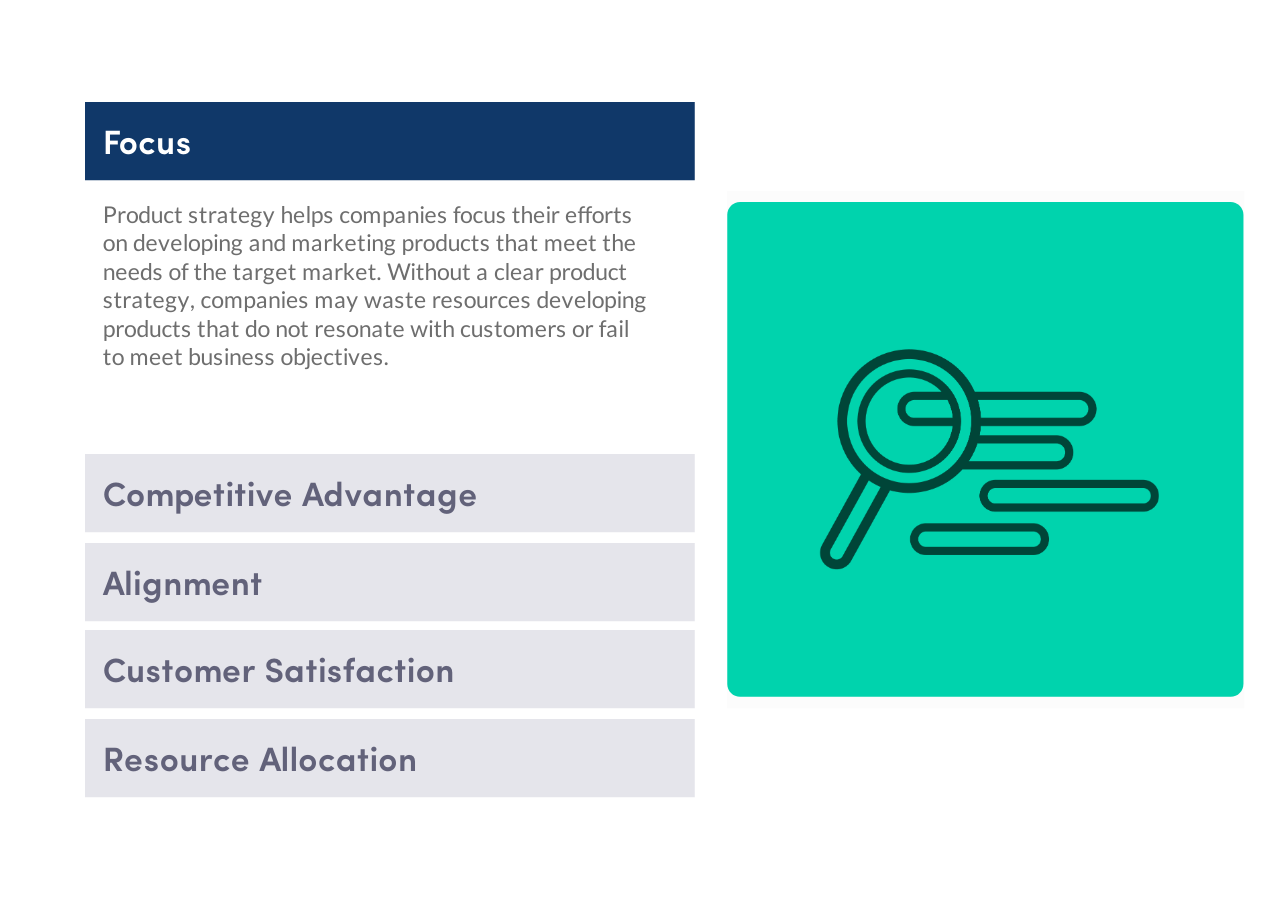
==== commit 3ad4b50c: "1" ====
--- a/index.html
+++ b/index.html
@@ -37,7 +37,7 @@
       aid: 'aid|a8fbaf31-cd82-4534-a00a-83a3256e9906',
       cid: '518bf44a-6537-4bc3-ba67-9e0aabeffc31',
       playerVersion: '3.76.30446.0',
-      publishTimestamp: '2023-07-14T12:46:49.9663578Z',
+      publishTimestamp: '2023-07-14T13:35:02.7700560Z',
       maxIosVideoElements: 10,
       connectionSettings: { message: 'You%20are%20offline.%20Trying%20to%20reconnect...', useDarkTheme: true, mode: 'disabled' },
 
--- a/html5/data/css/output.min.css
+++ b/html5/data/css/output.min.css
@@ -1,24 +1,24 @@
 @font-face {
-  font-family: 'Lato Charset1_ 5WH6we6T467F750D';
-  src: url('[data-uri]');
+  font-family: 'Lato Charset1_ 68MGO9Px93032896';
+  src: url('[data-uri]');
   font-style: normal;
   font-weight: normal;
 }
 @font-face {
-  font-family: 'Sofia Pro Charset1_ 5m7F58018A1';
+  font-family: 'Sofia Pro Charset1_ 6EpCF1846FF';
   src: url('[data-uri]');
   font-style: normal;
   font-weight: normal;
 }
 @font-face {
-  font-family: 'LatoBold Charset1_ Bold642FAF15';
+  font-family: 'LatoBold Charset1_ BoldC2A67035';
   src: url('[data-uri]');
   font-style: normal;
   font-weight: normal;
 }
 @font-face {
   font-family: 'Lato Charset0_v8MUn45tBE51451DC';
-  src: url('[data-uri]');
+  src: url('[data-uri]');
   font-style: normal;
   font-weight: normal;
 }
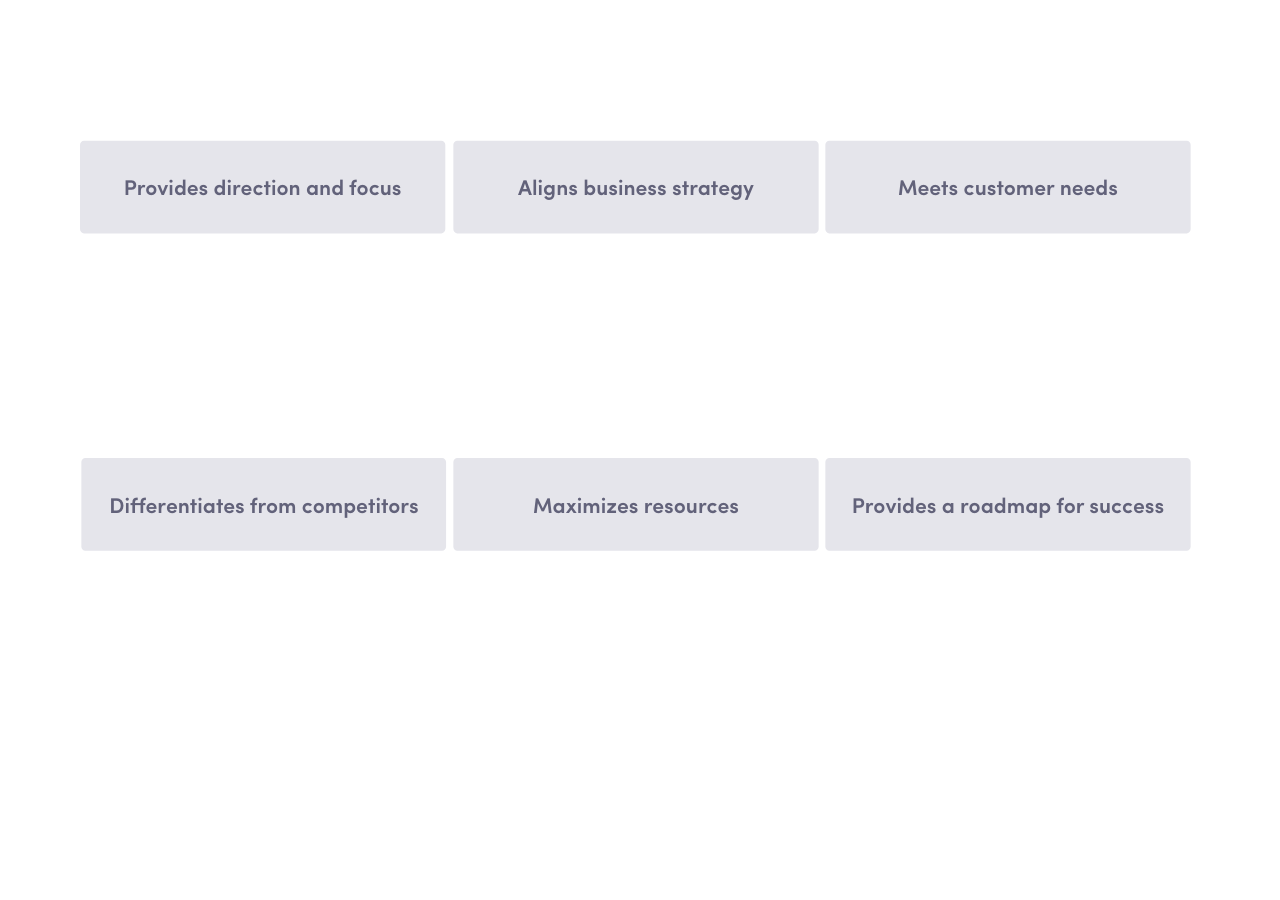
==== commit 0cc721d6: "1" ====
--- a/index.html
+++ b/index.html
@@ -4,7 +4,7 @@
   <meta charset="utf-8">
   <!-- Created using Storyline 360 - http://www.articulate.com  -->
   <!-- version: 3.76.30446.0 -->
-  <title>Importanceofproductstrategy</title>
+  <title>ImportanceofProductStrategy</title>
   <meta http-equiv="x-ua-compatible" content="IE=edge"/>
   <meta name="viewport" content="width=device-width,initial-scale=1,user-scalable=no,shrink-to-fit=no,minimal-ui"/>
   <meta name="apple-mobile-web-app-capable" content="yes"/>
@@ -35,9 +35,9 @@
       productChannel: 'stable',
       publishSource: 'storyline',
       aid: 'aid|a8fbaf31-cd82-4534-a00a-83a3256e9906',
-      cid: '518bf44a-6537-4bc3-ba67-9e0aabeffc31',
+      cid: '5ff714f0-c469-4c72-928e-436738152205',
       playerVersion: '3.76.30446.0',
-      publishTimestamp: '2023-07-14T13:35:02.7700560Z',
+      publishTimestamp: '2023-07-26T12:16:01.5899574Z',
       maxIosVideoElements: 10,
       connectionSettings: { message: 'You%20are%20offline.%20Trying%20to%20reconnect...', useDarkTheme: true, mode: 'disabled' },
 
@@ -131,7 +131,7 @@
   </script>
 
   <div class="mobile-load-title-overlay" style="display: none">
-    <div class="mobile-load-title">Importanceofproductstrategy</div>
+    <div class="mobile-load-title">ImportanceofProductStrategy</div>
   </div>
 
   <div class="mobile-chrome-warning"></div>
--- a/html5/data/css/output.min.css
+++ b/html5/data/css/output.min.css
@@ -1,24 +1,18 @@
 @font-face {
-  font-family: 'Lato Charset1_ 68MGO9Px93032896';
-  src: url('[data-uri]');
+  font-family: 'Sofia Pro Charset1_ 5nqA0C5798A';
+  src: url('[data-uri]');
   font-style: normal;
   font-weight: normal;
 }
 @font-face {
-  font-family: 'Sofia Pro Charset1_ 6EpCF1846FF';
-  src: url('[data-uri]');
+  font-family: 'Lato Charset1_ 6h7tgyfvBDD1938F';
+  src: url('[data-uri]');
   font-style: normal;
   font-weight: normal;
 }
 @font-face {
-  font-family: 'LatoBold Charset1_ BoldC2A67035';
-  src: url('[data-uri]');
-  font-style: normal;
-  font-weight: normal;
-}
-@font-face {
-  font-family: 'Lato Charset0_v8MUn45tBE51451DC';
-  src: url('[data-uri]');
+  font-family: 'LatoBold Charset1_ Bold32A0E745';
+  src: url('[data-uri]');
   font-style: normal;
   font-weight: normal;
 }
@@ -28,98 +22,104 @@
   font-style: normal;
   font-weight: normal;
 }
+@font-face {
+  font-family: 'Lato Charset0_v8MUn45tBE51451DC';
+  src: url('[data-uri]');
+  font-style: normal;
+  font-weight: normal;
+}
 .cs-HTML {
   background: rgba(255, 255, 255, 1);
 }
-.cs-pxabnsnfns00000000001 .cs-infopanel  {
+.cs-pxabnsnfns10100000001 .cs-infopanel  {
   box-shadow: 0 1px 0 rgba(0, 0, 0, 0);
   background: rgba(255, 255, 255, 1);
 }
-.cs-pxabnsnfns00000000001 .cs-infopanel .cs-link {
+.cs-pxabnsnfns10100000001 .cs-infopanel .cs-link {
   color: rgba(88, 88, 88, 1);
 }
-.cs-pxabnsnfns00000000001 .cs-infopanel .cs-link:hover {
-  color: rgba(255, 255, 255, 1);
-}
-.cs-pxabnsnfns00000000001 .cs-infopanel .cs-name {
+.cs-pxabnsnfns10100000001 .cs-infopanel .cs-link:hover {
+  color: rgba(255, 255, 255, 1);
+}
+.cs-pxabnsnfns10100000001 .cs-infopanel .cs-name {
   color: rgba(68, 68, 68, 1);
 }
-.cs-pxabnsnfns00000000001 .cs-infopanel .cs-title {
+.cs-pxabnsnfns10100000001 .cs-infopanel .cs-title {
   color: rgba(153, 153, 153, 1);
 }
-.cs-pxabnsnfns00000000001 .cs-infopanelpopup  {
+.cs-pxabnsnfns10100000001 .cs-infopanelpopup  {
   box-shadow: 0 1px 0 rgba(0, 0, 0, 0);
   background: rgba(0, 0, 0, 0);
 }
-.cs-pxabnsnfns00000000001 .cs-infopanelpopup .cs-link {
+.cs-pxabnsnfns10100000001 .cs-infopanelpopup .cs-link {
   color: rgba(255, 0, 0, 1);
 }
-.cs-pxabnsnfns00000000001 .cs-infopanelpopup .cs-link:hover {
-  color: rgba(255, 255, 255, 1);
-}
-.cs-pxabnsnfns00000000001 .cs-infopanelpopup .cs-name {
-  color: rgba(255, 255, 255, 1);
-}
-.cs-pxabnsnfns00000000001 .cs-infopanelpopup .cs-bio {
+.cs-pxabnsnfns10100000001 .cs-infopanelpopup .cs-link:hover {
+  color: rgba(255, 255, 255, 1);
+}
+.cs-pxabnsnfns10100000001 .cs-infopanelpopup .cs-name {
+  color: rgba(255, 255, 255, 1);
+}
+.cs-pxabnsnfns10100000001 .cs-infopanelpopup .cs-bio {
   color: rgba(88, 88, 88, 1);
 }
-.cs-pxabnsnfns00000000001 .cs-timer  {
+.cs-pxabnsnfns10100000001 .cs-timer  {
   color: rgba(88, 88, 88, 1);
 }
-.cs-pxabnsnfns00000000001 .cs-duration stop:first-child {
+.cs-pxabnsnfns10100000001 .cs-duration stop:first-child {
   stop-color: rgba(220, 220, 220, 1);
 }
-.cs-pxabnsnfns00000000001 .cs-duration stop:last-child {
+.cs-pxabnsnfns10100000001 .cs-duration stop:last-child {
   stop-color: rgba(220, 220, 220, 1);
 }
-.cs-pxabnsnfns00000000001 .cs-elapsed stop:first-child {
+.cs-pxabnsnfns10100000001 .cs-elapsed stop:first-child {
   stop-color: rgba(254, 227, 71, 1);
 }
-.cs-pxabnsnfns00000000001 .cs-elapsed stop:last-child {
+.cs-pxabnsnfns10100000001 .cs-elapsed stop:last-child {
   stop-color: rgba(254, 227, 71, 1);
 }
-.cs-pxabnsnfns00000000001 .cs-timer .cs-pie .cs-innerstroke {
+.cs-pxabnsnfns10100000001 .cs-timer .cs-pie .cs-innerstroke {
   stroke: rgba(199, 199, 199, 1);
 }
-.cs-pxabnsnfns00000000001 .cs-timer .cs-pie .cs-innerborder {
+.cs-pxabnsnfns10100000001 .cs-timer .cs-pie .cs-innerborder {
   stroke: rgba(255, 255, 255, 1);
 }
-.cs-pxabnsnfns00000000001 .cs-window  {
+.cs-pxabnsnfns10100000001 .cs-window  {
   box-shadow: 0 8px 5px rgba(0, 0, 0, 0.2);
   border-color: rgba(49, 99, 0, 1);
   background: rgba(250, 250, 250, 1);
   color: rgba(70, 70, 70, 1);
 }
-.cs-pxabnsnfns00000000001 .cs-window .cs-diva {
-  border-color: rgba(0, 0, 0, 0);
-}
-.cs-pxabnsnfns00000000001 .cs-window .cs-divb {
-  border-color: rgba(0, 0, 0, 0);
-}
-.cs-pxabnsnfns00000000001 .cs-editor .cs-editor-slide {
-  color: rgba(255, 255, 255, 1);
-}
-.cs-pxabnsnfns00000000001 .cs-editor .cs-editor-html {
-  color: rgba(70, 70, 70, 1);
-}
-.cs-pxabnsnfns00000000001 .cs-editor .cs-editor-button {
+.cs-pxabnsnfns10100000001 .cs-window .cs-diva {
+  border-color: rgba(0, 0, 0, 0);
+}
+.cs-pxabnsnfns10100000001 .cs-window .cs-divb {
+  border-color: rgba(0, 0, 0, 0);
+}
+.cs-pxabnsnfns10100000001 .cs-editor .cs-editor-slide {
+  color: rgba(255, 255, 255, 1);
+}
+.cs-pxabnsnfns10100000001 .cs-editor .cs-editor-html {
+  color: rgba(70, 70, 70, 1);
+}
+.cs-pxabnsnfns10100000001 .cs-editor .cs-editor-button {
   text-shadow: 0 1px 0 rgba(0, 0, 0, 0);
   color: rgba(255, 255, 255, 1);
   border-color: rgba(33, 68, 0, 1);
   background: rgba(60, 124, 0, 1);
 }
-.cs-pxabnsnfns00000000001 .cs-editor .cs-editor-button:hover {
+.cs-pxabnsnfns10100000001 .cs-editor .cs-editor-button:hover {
   background: rgba(66, 142, 0, 1);
 }
-.cs-pxabnsnfns00000000001 .cs-editor .cs-editor-button:active {
+.cs-pxabnsnfns10100000001 .cs-editor .cs-editor-button:active {
   background: rgba(46, 93, 0, 1);
 }
-.cs-pxabnsnfns00000000001 .cs-listitem  {
+.cs-pxabnsnfns10100000001 .cs-listitem  {
   color: rgba(70, 70, 70, 1);
   border-color: none;
   border: 1px solid transparent;
 }
-.cs-pxabnsnfns00000000001 .cs-listitem:hover {
+.cs-pxabnsnfns10100000001 .cs-listitem:hover {
   background: rgba(0, 0, 0, 0.05);
   border-color: rgba(142, 143, 142, 1) !important;
   border-width: 1px;
@@ -127,7 +127,7 @@
   border-style: solid;
   box-sizing: border-box;
 }
-.cs-pxabnsnfns00000000001 .cs-listitem.hover {
+.cs-pxabnsnfns10100000001 .cs-listitem.hover {
   background: rgba(0, 0, 0, 0.05);
   border-color: rgba(142, 143, 142, 1) !important;
   border-width: 1px;
@@ -135,39 +135,39 @@
   border-style: solid;
   box-sizing: border-box;
 }
-.cs-pxabnsnfns00000000001 .cs-glossary  {
-  color: rgba(70, 70, 70, 1);
-}
-.cs-pxabnsnfns00000000001 .cs-glossary .cs-scrolling-panel {
-  background: rgba(0, 0, 0, 0);
-}
-.cs-pxabnsnfns00000000001 .cs-glossary .cs-term.cs-selected .cs-choice-list-trigger {
-  color: rgba(255, 255, 255, 1);
-  background: rgba(255, 255, 255, 1);
-}
-.cs-pxabnsnfns00000000001 .cs-glossary .cs-term.cs-selected .cs-choice-list-trigger:focus {
-  color: rgba(255, 255, 255, 1);
-  background: rgba(255, 255, 255, 1);
-}
-.cs-pxabnsnfns00000000001 .cs-glossary .cs-term:hover .cs-choice-list-trigger {
+.cs-pxabnsnfns10100000001 .cs-glossary  {
+  color: rgba(70, 70, 70, 1);
+}
+.cs-pxabnsnfns10100000001 .cs-glossary .cs-scrolling-panel {
+  background: rgba(0, 0, 0, 0);
+}
+.cs-pxabnsnfns10100000001 .cs-glossary .cs-term.cs-selected .cs-choice-list-trigger {
+  color: rgba(255, 255, 255, 1);
+  background: rgba(255, 255, 255, 1);
+}
+.cs-pxabnsnfns10100000001 .cs-glossary .cs-term.cs-selected .cs-choice-list-trigger:focus {
+  color: rgba(255, 255, 255, 1);
+  background: rgba(255, 255, 255, 1);
+}
+.cs-pxabnsnfns10100000001 .cs-glossary .cs-term:hover .cs-choice-list-trigger {
   background: rgba(70, 70, 70, 1);
 }
-.cs-pxabnsnfns00000000001 .cs-glossary .cs-term.hover .cs-choice-list-trigger {
+.cs-pxabnsnfns10100000001 .cs-glossary .cs-term.hover .cs-choice-list-trigger {
   background: rgba(70, 70, 70, 1);
 }
-.cs-pxabnsnfns00000000001 .cs-glossary .cs-term .cs-choice-list-trigger:focus {
+.cs-pxabnsnfns10100000001 .cs-glossary .cs-term .cs-choice-list-trigger:focus {
   background: rgba(70, 70, 70, 1);
 }
-.cs-pxabnsnfns00000000001 .cs-glossary .cs-diva {
-  border-color: rgba(0, 0, 0, 0);
-}
-.cs-pxabnsnfns00000000001 .cs-glossary .cs-divb {
-  border-color: rgba(0, 0, 0, 0);
-}
-.cs-pxabnsnfns00000000001 .cs-glossary .cs-divc {
-  border-color: rgba(0, 0, 0, 0);
-}
-.cs-pxabnsnfns00000000001 .cs-glossary .cs-heading {
+.cs-pxabnsnfns10100000001 .cs-glossary .cs-diva {
+  border-color: rgba(0, 0, 0, 0);
+}
+.cs-pxabnsnfns10100000001 .cs-glossary .cs-divb {
+  border-color: rgba(0, 0, 0, 0);
+}
+.cs-pxabnsnfns10100000001 .cs-glossary .cs-divc {
+  border-color: rgba(0, 0, 0, 0);
+}
+.cs-pxabnsnfns10100000001 .cs-glossary .cs-heading {
   color: rgba(44, 47, 48, 1);
   font-weight: 700;
 }
@@ -176,225 +176,225 @@
   line-height: 1.4em;
   font-size: 103.769%;
 }
-.cs-pxabnsnfns00000000001 .cs-resource .cs-separator {
-  border-color: rgba(0, 0, 0, 0);
-}
-.cs-pxabnsnfns00000000001 .cs-outline  {
+.cs-pxabnsnfns10100000001 .cs-resource .cs-separator {
+  border-color: rgba(0, 0, 0, 0);
+}
+.cs-pxabnsnfns10100000001 .cs-outline  {
   color: rgba(45, 45, 45, 1);
 }
-.cs-pxabnsnfns00000000001 .cs-outline .cs-diva {
-  border-color: rgba(0, 0, 0, 0);
-}
-.cs-pxabnsnfns00000000001 .cs-outline .cs-divb {
-  border-color: rgba(0, 0, 0, 0);
-}
-.cs-pxabnsnfns00000000001 .cs-outline .cs-divc {
-  border-color: rgba(0, 0, 0, 0);
-}
-.cs-pxabnsnfns00000000001 .cs-outline .cs-search-filter:hover {
+.cs-pxabnsnfns10100000001 .cs-outline .cs-diva {
+  border-color: rgba(0, 0, 0, 0);
+}
+.cs-pxabnsnfns10100000001 .cs-outline .cs-divb {
+  border-color: rgba(0, 0, 0, 0);
+}
+.cs-pxabnsnfns10100000001 .cs-outline .cs-divc {
+  border-color: rgba(0, 0, 0, 0);
+}
+.cs-pxabnsnfns10100000001 .cs-outline .cs-search-filter:hover {
   color: rgba(0, 0, 0, 0);
 }
-.cs-pxabnsnfns00000000001 .cs-outline .cs-search-filter.hover {
+.cs-pxabnsnfns10100000001 .cs-outline .cs-search-filter.hover {
   color: rgba(0, 0, 0, 0);
 }
-.cs-pxabnsnfns00000000001 .cs-transcript  {
-  color: rgba(255, 255, 255, 1);
-}
-.cs-pxabnsnfns00000000001 .cs-transcript .cs-div {
-  border-color: rgba(0, 0, 0, 0);
-}
-.cs-pxabnsnfns00000000001 .cs-tabs:not(.topmenu-item) {
+.cs-pxabnsnfns10100000001 .cs-transcript  {
+  color: rgba(255, 255, 255, 1);
+}
+.cs-pxabnsnfns10100000001 .cs-transcript .cs-div {
+  border-color: rgba(0, 0, 0, 0);
+}
+.cs-pxabnsnfns10100000001 .cs-tabs:not(.topmenu-item) {
   color: rgba(39, 43, 44, 1);
 }
-.cs-pxabnsnfns00000000001 .cs-tabs .cs-inner-button:not(.topmenu-item) {
+.cs-pxabnsnfns10100000001 .cs-tabs .cs-inner-button:not(.topmenu-item) {
   text-shadow: 0 1px 0 rgba(0, 0, 0, 0);
 }
-.cs-pxabnsnfns00000000001 .cs-tabs:hover:not(.topmenu-item) {
+.cs-pxabnsnfns10100000001 .cs-tabs:hover:not(.topmenu-item) {
   color: rgba(39, 43, 44, 1);
 }
-.cs-pxabnsnfns00000000001 .cs-tabs.cs-selected {
+.cs-pxabnsnfns10100000001 .cs-tabs.cs-selected {
   background: rgba(0, 0, 0, 0);
   color: rgba(39, 43, 44, 1);
 }
-.cs-pxabnsnfns00000000001 .cs-seekcontrol  {
-  background: rgba(0, 0, 0, 0);
-  border-color: rgba(0, 0, 0, 0);
-}
-.cs-pxabnsnfns00000000001 .cs-seekcontrol .cs-button:hover .cs-icon {
+.cs-pxabnsnfns10100000001 .cs-seekcontrol  {
+  background: rgba(0, 0, 0, 0);
+  border-color: rgba(0, 0, 0, 0);
+}
+.cs-pxabnsnfns10100000001 .cs-seekcontrol .cs-button:hover .cs-icon {
   fill: rgba(255, 255, 255, 1);
 }
-.cs-pxabnsnfns00000000001 .cs-seekcontrol .cs-button.hover .cs-icon {
+.cs-pxabnsnfns10100000001 .cs-seekcontrol .cs-button.hover .cs-icon {
   fill: rgba(255, 255, 255, 1);
 }
-.cs-pxabnsnfns00000000001 .cs-seekcontrol .cs-button .cs-icon-shadow {
+.cs-pxabnsnfns10100000001 .cs-seekcontrol .cs-button .cs-icon-shadow {
   fill: rgba(0, 0, 0, 0);
 }
-.cs-pxabnsnfns00000000001 .cs-seekcontrol .cs-button .cs-icon {
+.cs-pxabnsnfns10100000001 .cs-seekcontrol .cs-button .cs-icon {
   fill: rgba(140, 140, 140, 1);
 }
-.cs-pxabnsnfns00000000001 .cs-seekcontrol .cs-seek .cs-fill {
+.cs-pxabnsnfns10100000001 .cs-seekcontrol .cs-seek .cs-fill {
   background: rgba(255, 255, 255, 0.6);
 }
-.cs-pxabnsnfns00000000001 .cs-seekcontrol .cs-seek {
+.cs-pxabnsnfns10100000001 .cs-seekcontrol .cs-seek {
   background: rgba(142, 143, 142, 1);
   border-color: rgba(0, 0, 0, 0);
 }
-.cs-pxabnsnfns00000000001 .cs-searchinput .cs-input {
-  color: rgba(70, 70, 70, 1);
-  border-color: rgba(0, 0, 0, 0);
-  background: rgba(0, 0, 0, 0.05);
-}
-.cs-pxabnsnfns00000000001 .cs-searchinput .cs-input:focus {
+.cs-pxabnsnfns10100000001 .cs-searchinput .cs-input {
+  color: rgba(70, 70, 70, 1);
+  border-color: rgba(0, 0, 0, 0);
+  background: rgba(0, 0, 0, 0.05);
+}
+.cs-pxabnsnfns10100000001 .cs-searchinput .cs-input:focus {
   color: rgba(44, 47, 48, 1);
   background: rgba(41, 41, 41, 1);
 }
-.cs-pxabnsnfns00000000001 .cs-searchinput .cs-input:hover {
+.cs-pxabnsnfns10100000001 .cs-searchinput .cs-input:hover {
   box-shadow: inset 0 0 1px 0 rgba(69, 126, 19, 0);
 }
-.cs-pxabnsnfns00000000001 .cs-searchinput .cs-input.hover {
+.cs-pxabnsnfns10100000001 .cs-searchinput .cs-input.hover {
   box-shadow: inset 0 0 1px 0 rgba(69, 126, 19, 0);
 }
-.cs-pxabnsnfns00000000001 .cs-searchinput .cs-button .cs-icon {
+.cs-pxabnsnfns10100000001 .cs-searchinput .cs-button .cs-icon {
   fill: rgba(88, 88, 88, 1);
 }
-.cs-pxabnsnfns00000000001 .cs-searchinput .cs-button:hover {
+.cs-pxabnsnfns10100000001 .cs-searchinput .cs-button:hover {
   fill: rgba(63, 133, 0, 1);
 }
-.cs-pxabnsnfns00000000001 .cs-searchinput .cs-button.hover {
+.cs-pxabnsnfns10100000001 .cs-searchinput .cs-button.hover {
   fill: rgba(63, 133, 0, 1);
 }
-.cs-pxabnsnfns00000000001 .cs-menu  {
+.cs-pxabnsnfns10100000001 .cs-menu  {
   box-shadow: 0 1px 0 rgba(0, 0, 0, 0);
   background: rgba(250, 250, 250, 1);
 }
-.cs-pxabnsnfns00000000001 .cs-topmenu-item.active .cs-tab {
+.cs-pxabnsnfns10100000001 .cs-topmenu-item.active .cs-tab {
   background: rgba(250, 250, 250, 1);
 }
-.cs-pxabnsnfns00000000001 .cs-logo  {
+.cs-pxabnsnfns10100000001 .cs-logo  {
   box-shadow: 0 1px 0 rgba(37, 75, 0, 1);
   background: rgba(255, 255, 255, 0);
 }
-.cs-pxabnsnfns00000000001 .cs-checkbox  {
-  color: rgba(255, 255, 255, 1);
-}
-.cs-pxabnsnfns00000000001 .cs-checkbox:hover {
+.cs-pxabnsnfns10100000001 .cs-checkbox  {
+  color: rgba(255, 255, 255, 1);
+}
+.cs-pxabnsnfns10100000001 .cs-checkbox:hover {
   border-color: rgba(175, 221, 130, 1);
 }
-.cs-pxabnsnfns00000000001 .cs-checkbox.hover {
+.cs-pxabnsnfns10100000001 .cs-checkbox.hover {
   border-color: rgba(175, 221, 130, 1);
 }
-.cs-pxabnsnfns00000000001 .cs-checkbox .cs-box {
+.cs-pxabnsnfns10100000001 .cs-checkbox .cs-box {
   color: rgba(255, 255, 255, 1);
   border-color: rgba(42, 83, 0, 1);
 }
-.cs-pxabnsnfns00000000001 .cs-checkbox .cs-box:checked::after {
+.cs-pxabnsnfns10100000001 .cs-checkbox .cs-box:checked::after {
   color: rgba(43, 196, 0, 1);
 }
-.cs-pxabnsnfns00000000001 .cs-button  {
+.cs-pxabnsnfns10100000001 .cs-button  {
   text-shadow: 0 1px 0 rgba(0, 0, 0, 0);
   color: rgba(88, 88, 88, 1);
   border-color: rgba(0, 0, 0, 0);
   background: rgba(0, 0, 0, 0);
   box-shadow: 0 1px 0 rgba(0, 0, 0, 0);
 }
-.cs-pxabnsnfns00000000001 .cs-button .cs-icon {
+.cs-pxabnsnfns10100000001 .cs-button .cs-icon {
   fill: rgba(88, 88, 88, 1);
 }
-.cs-pxabnsnfns00000000001 .cs-button .cs-icon-shadow {
+.cs-pxabnsnfns10100000001 .cs-button .cs-icon-shadow {
   fill: rgba(0, 0, 0, 0);
 }
-.cs-pxabnsnfns00000000001 .cs-button:hover {
+.cs-pxabnsnfns10100000001 .cs-button:hover {
   background: rgba(39, 43, 44, 1);
 }
-.cs-pxabnsnfns00000000001 .cs-button.hover {
+.cs-pxabnsnfns10100000001 .cs-button.hover {
   background: rgba(39, 43, 44, 1);
 }
-.cs-pxabnsnfns00000000001 .cs-button:active {
-  background: rgba(0, 0, 0, 0);
-}
-.cs-pxabnsnfns00000000001 .cs-button.cs-disabled:hover {
-  background: rgba(0, 0, 0, 0);
-}
-.cs-pxabnsnfns00000000001 .cs-button.cs-disabled.hover {
-  background: rgba(0, 0, 0, 0);
-}
-.cs-pxabnsnfns00000000001 .cs-button.cs-disabled:active {
-  background: rgba(0, 0, 0, 0);
-}
-.cs-pxabnsnfns00000000001 .cs-button.cs-volume:hover {
-  background: rgba(0, 0, 0, 0);
-}
-.cs-pxabnsnfns00000000001 .cs-button.cs-volume.hover {
-  background: rgba(0, 0, 0, 0);
-}
-.cs-pxabnsnfns00000000001 .cs-button.cs-volume:active {
-  background: rgba(0, 0, 0, 0);
-}
-.cs-pxabnsnfns00000000001.cs-base  {
+.cs-pxabnsnfns10100000001 .cs-button:active {
+  background: rgba(0, 0, 0, 0);
+}
+.cs-pxabnsnfns10100000001 .cs-button.cs-disabled:hover {
+  background: rgba(0, 0, 0, 0);
+}
+.cs-pxabnsnfns10100000001 .cs-button.cs-disabled.hover {
+  background: rgba(0, 0, 0, 0);
+}
+.cs-pxabnsnfns10100000001 .cs-button.cs-disabled:active {
+  background: rgba(0, 0, 0, 0);
+}
+.cs-pxabnsnfns10100000001 .cs-button.cs-volume:hover {
+  background: rgba(0, 0, 0, 0);
+}
+.cs-pxabnsnfns10100000001 .cs-button.cs-volume.hover {
+  background: rgba(0, 0, 0, 0);
+}
+.cs-pxabnsnfns10100000001 .cs-button.cs-volume:active {
+  background: rgba(0, 0, 0, 0);
+}
+.cs-pxabnsnfns10100000001.cs-base  {
   color: rgba(88, 88, 88, 1);
   border-color: rgba(255, 255, 255, 0);
   background: rgba(255, 255, 255, 1);
 }
-.cs-pxabnsnfns00000000001.cs-base .cs-separator .cs-diva {
+.cs-pxabnsnfns10100000001.cs-base .cs-separator .cs-diva {
   background: rgba(250, 250, 250, 1);
 }
-.cs-pxabnsnfns00000000001.cs-base .cs-separator .cs-divb {
-  background: rgba(0, 0, 0, 0);
-}
-.cs-pxabnsnfns00000000001.cs-base .cs-topmenu-item.active .cs-tab {
+.cs-pxabnsnfns10100000001.cs-base .cs-separator .cs-divb {
+  background: rgba(0, 0, 0, 0);
+}
+.cs-pxabnsnfns10100000001.cs-base .cs-topmenu-item.active .cs-tab {
   border-color: rgba(250, 250, 250, 1);
 }
-.cs-pxabnsnfns00000000001.cs-base .cs-topmenu-item.active .cs-panel {
+.cs-pxabnsnfns10100000001.cs-base .cs-topmenu-item.active .cs-panel {
   border-color: rgba(250, 250, 250, 1);
 }
-.cs-pxabnsnfns00000000001.cs-base .cs-left {
+.cs-pxabnsnfns10100000001.cs-base .cs-left {
   background: rgba(250, 250, 250, 1);
 }
-.cs-pxabnsnfns00000000001.cs-base .cs-area-primary .cs-slide-container {
-  background: rgba(255, 255, 255, 1);
-}
-.cs-pxabnsnfns00000000001.cs-base.cs-custom-theme .cs-brandhighlight-bg {
-  background: rgba(70, 164, 244, 1) !important;
-}
-.cs-pxabnsnfns00000000001.cs-base.cs-custom-theme .cs-brandhighlight-secondary-bg {
-  background: rgba(70, 164, 244, 1) !important;
-}
-.cs-pxabnsnfns00000000001.cs-base.cs-custom-theme .cs-brandhighlight-border {
-  border-color: rgba(70, 164, 244, 1) !important;
-}
-.cs-pxabnsnfns00000000001.cs-base.cs-custom-theme .cs-brandhighlight-text {
-  color: rgba(70, 164, 244, 1) !important;
-}
-.cs-pxabnsnfns00000000001.cs-base.cs-custom-theme .cs-brandhighlight-fill {
-  fill: rgba(70, 164, 244, 1) !important;
-}
-.cs-pxabnsnfns00000000001.cs-base.cs-custom-theme .cs-listitem.cs-selected {
+.cs-pxabnsnfns10100000001.cs-base .cs-area-primary .cs-slide-container {
+  background: rgba(255, 255, 255, 1);
+}
+.cs-pxabnsnfns10100000001.cs-base.cs-custom-theme .cs-brandhighlight-bg {
+  background: rgba(255, 255, 255, 1) !important;
+}
+.cs-pxabnsnfns10100000001.cs-base.cs-custom-theme .cs-brandhighlight-secondary-bg {
+  background: rgba(255, 255, 255, 1) !important;
+}
+.cs-pxabnsnfns10100000001.cs-base.cs-custom-theme .cs-brandhighlight-border {
+  border-color: rgba(255, 255, 255, 1) !important;
+}
+.cs-pxabnsnfns10100000001.cs-base.cs-custom-theme .cs-brandhighlight-text {
+  color: rgba(255, 255, 255, 1) !important;
+}
+.cs-pxabnsnfns10100000001.cs-base.cs-custom-theme .cs-brandhighlight-fill {
+  fill: rgba(255, 255, 255, 1) !important;
+}
+.cs-pxabnsnfns10100000001.cs-base.cs-custom-theme .cs-listitem.cs-selected {
   background-color: rgba(0, 0, 0, 0.05) !important;
 }
-.cs-pxabnsnfns00000000001 .cs-volume::-moz-range-thumb {
+.cs-pxabnsnfns10100000001 .cs-volume::-moz-range-thumb {
   border-color: rgba(43, 85, 0, 1);
   box-shadow: inset 0 0 1px 0 rgba(43, 85, 0, 1);
   background: rgba(255, 255, 255, 1);
 }
-.cs-pxabnsnfns00000000001 .cs-volume::-ms-thumb {
+.cs-pxabnsnfns10100000001 .cs-volume::-ms-thumb {
   border-color: rgba(43, 85, 0, 1);
   box-shadow: inset 0 0 1px 0 rgba(43, 85, 0, 1);
   background: rgba(255, 255, 255, 1);
 }
-.cs-pxabnsnfns00000000001 .cs-volume::-webkit-slider-thumb {
+.cs-pxabnsnfns10100000001 .cs-volume::-webkit-slider-thumb {
   border-color: rgba(43, 85, 0, 1);
   box-shadow: inset 0 0 1px 0 rgba(43, 85, 0, 1);
   background: rgba(255, 255, 255, 1);
 }
-.cs-pxabnsnfns00000000001 .cs-volume::-moz-range-track {
+.cs-pxabnsnfns10100000001 .cs-volume::-moz-range-track {
   border-color: rgba(66, 140, 1, 1);
   background: rgba(142, 143, 142, 1);
 }
-.cs-pxabnsnfns00000000001 .cs-volume::-ms-track {
+.cs-pxabnsnfns10100000001 .cs-volume::-ms-track {
   border-color: rgba(66, 140, 1, 1);
   background: rgba(142, 143, 142, 1);
 }
-.cs-pxabnsnfns00000000001 .cs-volume::-webkit-slider-runnable-track {
+.cs-pxabnsnfns10100000001 .cs-volume::-webkit-slider-runnable-track {
   border-color: rgba(66, 140, 1, 1);
   background: rgba(142, 143, 142, 1);
 }
@@ -408,185 +408,185 @@
   border-color: transparent;
   outline: 2px transparent solid;
 }
-.cs-pxabnsnfns00000000001 .cs-listitem:hover {
+.cs-pxabnsnfns10100000001 .cs-listitem:hover {
   color: none;
 }
-.cs-pxabnsnfns00000000001 .cs-listitem.hover {
+.cs-pxabnsnfns10100000001 .cs-listitem.hover {
   color: none;
 }
-.cs-pxabnsnfns00000000001 .cs-listitem.cs-viewed {
+.cs-pxabnsnfns10100000001 .cs-listitem.cs-viewed {
   color: #464646;
 }
-.cs-pxabnsnfns00000000001 .cs-listitem {
+.cs-pxabnsnfns10100000001 .cs-listitem {
   color: #464646;
 }
-.cs-pxabnsnfns00000000001 .cs-listitem:hover .cs-icon-carrot * {
+.cs-pxabnsnfns10100000001 .cs-listitem:hover .cs-icon-carrot * {
   fill: none;
 }
-.cs-pxabnsnfns00000000001 .cs-listitem.hover .cs-icon-carrot * {
+.cs-pxabnsnfns10100000001 .cs-listitem.hover .cs-icon-carrot * {
   fill: none;
 }
-.cs-pxabnsnfns00000000001 .cs-listitem .cs-icon-carrot {
+.cs-pxabnsnfns10100000001 .cs-listitem .cs-icon-carrot {
   color: none;
   top: calc(3px);
 }
-.cs-pxabnsnfns00000000001 .cs-listitem .cs-icon-carrot .cs-shadow {
+.cs-pxabnsnfns10100000001 .cs-listitem .cs-icon-carrot .cs-shadow {
   color: #2C2F30;
 }
-.cs-pxabnsnfns00000000001 .item-collapsible .is-scene {
+.cs-pxabnsnfns10100000001 .item-collapsible .is-scene {
   color: #2C2F30 !important;
   font-weight: 700;
 }
-.cs-pxabnsnfns00000000001 .is-scene .cs-icon-carrot * {
+.cs-pxabnsnfns10100000001 .is-scene .cs-icon-carrot * {
   color: #2C2F30 !important;
   font-weight: 700;
 }
-.cs-pxabnsnfns00000000001 .is-scene:not(.outline-links-collapse) > a {
+.cs-pxabnsnfns10100000001 .is-scene:not(.outline-links-collapse) > a {
   color: #2C2F30;
 }
-.cs-pxabnsnfns00000000001 .is-scene:not(.outline-links-collapse) .cs-icon-carrot * {
+.cs-pxabnsnfns10100000001 .is-scene:not(.outline-links-collapse) .cs-icon-carrot * {
   fill: none !important;
   color: #2C2F30 !important;
 }
-.cs-pxabnsnfns00000000001 .tabs, .cs-pxabnsnfns00000000001 .cs-logo {
+.cs-pxabnsnfns10100000001 .tabs, .cs-pxabnsnfns10100000001 .cs-logo {
   border-bottom: 1px solid rgba(142, 143, 142, 1);
 }
-.cs-pxabnsnfns00000000001 .area-secondary-wrapper:after {
+.cs-pxabnsnfns10100000001 .area-secondary-wrapper:after {
   background-image: url('[data-uri]');
   background-size: 100%;
 }
-.cs-pxabnsnfns00000000001 .panel-footer {
+.cs-pxabnsnfns10100000001 .panel-footer {
   background: #FAFAFA;
 }
-.cs-pxabnsnfns00000000001 #outline-search {
+.cs-pxabnsnfns10100000001 #outline-search {
   background: rgba(0, 0, 0, 0.05);
   border-color: rgba(142, 143, 142, 1);
   border-width: 1px;
   border-style: solid;
 }
-.cs-pxabnsnfns00000000001 .topmenu-panel #outline-search {
+.cs-pxabnsnfns10100000001 .topmenu-panel #outline-search {
   background: #EAEAEA;
 }
-.cs-pxabnsnfns00000000001 .search-icon circle, .cs-pxabnsnfns00000000001 .search-icon path {
+.cs-pxabnsnfns10100000001 .search-icon circle, .cs-pxabnsnfns10100000001 .search-icon path {
   stroke: #585858;
 }
-.cs-pxabnsnfns00000000001 #outline-search input[type   =search] {
+.cs-pxabnsnfns10100000001 #outline-search input[type   =search] {
   color: #2C2F30;
 }
-.cs-pxabnsnfns00000000001 #outline-search ::-webkit-input-placeholder {
+.cs-pxabnsnfns10100000001 #outline-search ::-webkit-input-placeholder {
   color: #464646 !important;
 }
-.cs-pxabnsnfns00000000001 #outline-search :-ms-input-placeholder {
+.cs-pxabnsnfns10100000001 #outline-search :-ms-input-placeholder {
   color: #464646 !important;
 }
-.cs-pxabnsnfns00000000001 #outline-search ::-moz-placeholder {
+.cs-pxabnsnfns10100000001 #outline-search ::-moz-placeholder {
   color: #464646 !important;
   opacity: 1;
 }
-.cs-pxabnsnfns00000000001 .cs-topmenu-item.active, body:not(.is-touchable-tablet) .cs-pxabnsnfns00000000001 .cs-topmenu-item:hover {
+.cs-pxabnsnfns10100000001 .cs-topmenu-item.active, body:not(.is-touchable-tablet) .cs-pxabnsnfns10100000001 .cs-topmenu-item:hover {
   color: #272B2C;
 }
-.cs-pxabnsnfns00000000001 .cs-topmenu-item.button-tapped {
+.cs-pxabnsnfns10100000001 .cs-topmenu-item.button-tapped {
   color: #272B2C;
 }
-.cs-pxabnsnfns00000000001 .cs-topmenu-item.active .cs-tab, .cs-pxabnsnfns00000000001 .cs-topmenu-item .cs-tab {
+.cs-pxabnsnfns10100000001 .cs-topmenu-item.active .cs-tab, .cs-pxabnsnfns10100000001 .cs-topmenu-item .cs-tab {
   background: transparent !important;
   border: none !important;
 }
-.cs-pxabnsnfns00000000001 .top-tabs-drop-icon div {
+.cs-pxabnsnfns10100000001 .top-tabs-drop-icon div {
   background: #585858;
 }
-.cs-pxabnsnfns00000000001 .cs-panel.topmenu-panel .panel-content, .cs-pxabnsnfns00000000001 .top-tabs-drop {
+.cs-pxabnsnfns10100000001 .cs-panel.topmenu-panel .panel-content, .cs-pxabnsnfns10100000001 .top-tabs-drop {
   background: #FAFAFA;
 }
-.cs-pxabnsnfns00000000001 .cs-topmenu-item.active .cs-panel {
+.cs-pxabnsnfns10100000001 .cs-topmenu-item.active .cs-panel {
   background: #FAFAFA;
 }
-.cs-pxabnsnfns00000000001 .cs-menu.topmenu-panel, .cs-pxabnsnfns00000000001 .top-tabs-drop {
+.cs-pxabnsnfns10100000001 .cs-menu.topmenu-panel, .cs-pxabnsnfns10100000001 .top-tabs-drop {
   border: 1px solid rgba(250, 250, 250, 1) !important;
   border-radius: 3px;
 }
-.cs-pxabnsnfns00000000001 .resources .resources-list a:hover {
-  background: rgba(0, 0, 0, 0.05);
-}
-body:not(.is-touchable-tablet) .cs-pxabnsnfns00000000001 .resources .resources-list a:hover {
-  background: rgba(0, 0, 0, 0.05);
-}
-.cs-pxabnsnfns00000000001 .resources .resources-list a.hover {
-  background: rgba(0, 0, 0, 0.05);
-}
-body:not(.is-touchable-tablet) .cs-pxabnsnfns00000000001 .resources .resources-list a.hover {
-  background: rgba(0, 0, 0, 0.05);
-}
-.cs-pxabnsnfns00000000001 .resources .resources-list a.button-tapped {
-  background: rgba(0, 0, 0, 0.05);
-}
-.cs-pxabnsnfns00000000001 .cs-icon path, .cs-pxabnsnfns00000000001 .cs-icon rect, .cs-pxabnsnfns00000000001 .cs-icon polygon, .cs-pxabnsnfns00000000001 .menu-icon-wrapper.menu-icon-wrapper-hover path {
+.cs-pxabnsnfns10100000001 .resources .resources-list a:hover {
+  background: rgba(0, 0, 0, 0.05);
+}
+body:not(.is-touchable-tablet) .cs-pxabnsnfns10100000001 .resources .resources-list a:hover {
+  background: rgba(0, 0, 0, 0.05);
+}
+.cs-pxabnsnfns10100000001 .resources .resources-list a.hover {
+  background: rgba(0, 0, 0, 0.05);
+}
+body:not(.is-touchable-tablet) .cs-pxabnsnfns10100000001 .resources .resources-list a.hover {
+  background: rgba(0, 0, 0, 0.05);
+}
+.cs-pxabnsnfns10100000001 .resources .resources-list a.button-tapped {
+  background: rgba(0, 0, 0, 0.05);
+}
+.cs-pxabnsnfns10100000001 .cs-icon path, .cs-pxabnsnfns10100000001 .cs-icon rect, .cs-pxabnsnfns10100000001 .cs-icon polygon, .cs-pxabnsnfns10100000001 .menu-icon-wrapper.menu-icon-wrapper-hover path {
   fill: #585858;
 }
-.cs-pxabnsnfns00000000001 .cs-icon .icon-stroke-only {
+.cs-pxabnsnfns10100000001 .cs-icon .icon-stroke-only {
   fill: none !important;
   stroke: #585858 !important;
 }
-body:not(.is-touchable-tablet) .cs-pxabnsnfns00000000001 .cs-button:hover .cs-icon path, body:not(.is-touchable-tablet) .cs-pxabnsnfns00000000001 .cs-button:hover .cs-icon rect, body:not(.is-touchable-tablet) .cs-pxabnsnfns00000000001 .cs-button:hover .cs-icon polygon {
+body:not(.is-touchable-tablet) .cs-pxabnsnfns10100000001 .cs-button:hover .cs-icon path, body:not(.is-touchable-tablet) .cs-pxabnsnfns10100000001 .cs-button:hover .cs-icon rect, body:not(.is-touchable-tablet) .cs-pxabnsnfns10100000001 .cs-button:hover .cs-icon polygon {
   fill: #272B2C;
 }
-body:not(.is-touchable-tablet) .cs-pxabnsnfns00000000001 .cs-tabs:hover .search-icon circle, body:not(.is-touchable-tablet) .cs-pxabnsnfns00000000001 .cs-tabs:hover .search-icon path {
+body:not(.is-touchable-tablet) .cs-pxabnsnfns10100000001 .cs-tabs:hover .search-icon circle, body:not(.is-touchable-tablet) .cs-pxabnsnfns10100000001 .cs-tabs:hover .search-icon path {
   stroke: #272B2C;
 }
-.cs-pxabnsnfns00000000001 .cs-button.button-tapped .cs-icon path, .cs-pxabnsnfns00000000001 .cs-button.button-tapped .cs-icon rect, .cs-pxabnsnfns00000000001 .cs-button.button-tapped .cs-icon polygon {
+.cs-pxabnsnfns10100000001 .cs-button.button-tapped .cs-icon path, .cs-pxabnsnfns10100000001 .cs-button.button-tapped .cs-icon rect, .cs-pxabnsnfns10100000001 .cs-button.button-tapped .cs-icon polygon {
   fill: #272B2C;
 }
-body:not(.is-touchable-tablet) .cs-pxabnsnfns00000000001 .cs-button:hover .cs-icon .icon-stroke-only {
+body:not(.is-touchable-tablet) .cs-pxabnsnfns10100000001 .cs-button:hover .cs-icon .icon-stroke-only {
   fill: none !important;
   stroke: #272B2C !important;
 }
-.cs-pxabnsnfns00000000001 .cs-button:button-tapped .cs-icon .icon-stroke-only {
+.cs-pxabnsnfns10100000001 .cs-button:button-tapped .cs-icon .icon-stroke-only {
   fill: none !important;
   stroke: #272B2C !important;
 }
-.cs-pxabnsnfns00000000001 .menu-icon-wrapper.menu-icon-wrapper-hover svg path {
+.cs-pxabnsnfns10100000001 .menu-icon-wrapper.menu-icon-wrapper-hover svg path {
   fill: #272B2C;
 }
-.floating-sidebar:not(.sidebar-closed) .cs-pxabnsnfns00000000001 #hamburger .menu-icon-wrapper svg path {
+.floating-sidebar:not(.sidebar-closed) .cs-pxabnsnfns10100000001 #hamburger .menu-icon-wrapper svg path {
   fill: #BABBBA;
 }
-.floating-sidebar:not(.sidebar-closed) .cs-pxabnsnfns00000000001 #hamburger .menu-icon-wrapper.menu-icon-wrapper-hover svg path {
+.floating-sidebar:not(.sidebar-closed) .cs-pxabnsnfns10100000001 #hamburger .menu-icon-wrapper.menu-icon-wrapper-hover svg path {
   fill: #F8F8F8;
 }
-.cs-pxabnsnfns00000000001 .volume .btn:before {
+.cs-pxabnsnfns10100000001 .volume .btn:before {
   background-image: url('[data-uri]');
 }
-.cs-pxabnsnfns00000000001 .volume-track {
+.cs-pxabnsnfns10100000001 .volume-track {
   background: #8E8F8E;
 }
-.cs-pxabnsnfns00000000001 .volume-icon circle {
+.cs-pxabnsnfns10100000001 .volume-icon circle {
   stroke: #585858;
 }
-.cs-pxabnsnfns00000000001 .cs-settings > .settings-panel {
+.cs-pxabnsnfns10100000001 .cs-settings > .settings-panel {
   background: #FAFAFA;
   border: 1px solid rgba(250, 250, 250, 1) !important;
   border-radius: 3px;
 }
-.cs-pxabnsnfns00000000001 .cs-settings > .panel-down-arrow {
+.cs-pxabnsnfns10100000001 .cs-settings > .panel-down-arrow {
   fill: #FAFAFA;
 }
-.cs-pxabnsnfns00000000001 .switch-toggle .border {
+.cs-pxabnsnfns10100000001 .switch-toggle .border {
   stroke: #919191;
 }
-.cs-pxabnsnfns00000000001 .switch-toggle .thumb-off .thumb {
+.cs-pxabnsnfns10100000001 .switch-toggle .thumb-off .thumb {
   fill: #585858;
 }
-.cs-pxabnsnfns00000000001 .switch-toggle .thumb-on .track {
-  fill: rgba(70, 164, 244, 0.3);
-}
-.cs-pxabnsnfns00000000001 .switch-toggle .thumb-off .track {
+.cs-pxabnsnfns10100000001 .switch-toggle .thumb-on .track {
+  fill: rgba(255, 255, 255, 0.3);
+}
+.cs-pxabnsnfns10100000001 .switch-toggle .thumb-off .track {
   fill: rgba(233, 233, 233, 1);
 }
-.cs-pxabnsnfns00000000001 .switch-label {
+.cs-pxabnsnfns10100000001 .switch-label {
   color: #464646;
 }
-.cs-pxabnsnfns00000000001 .cs-panel .scrollarea-btn:after {
+.cs-pxabnsnfns10100000001 .cs-panel .scrollarea-btn:after {
   background: rgba(88, 88, 88, 0.8);
 }
 .scrollarea-scrollbar:hover .scrollarea-btn:after, .scrollarea-scrollbar.highlight-scrollbar .scrollarea-btn:after {
@@ -595,86 +595,86 @@
 .floating-sidebar .sidebar-overlay {
   background: rgba(0, 0, 0, 0.85);
 }
-.cs-pxabnsnfns00000000001 .overlay-message {
+.cs-pxabnsnfns10100000001 .overlay-message {
   background: rgba(0, 0, 0, 0.85);
 }
-.cs-pxabnsnfns00000000001 .top-ui-bg, .cs-pxabnsnfns00000000001 .bottom-ui-bg, .cs-pxabnsnfns00000000001 .right-ui-bg, .cs-pxabnsnfns00000000001 .left-ui-bg {
+.cs-pxabnsnfns10100000001 .top-ui-bg, .cs-pxabnsnfns10100000001 .bottom-ui-bg, .cs-pxabnsnfns10100000001 .right-ui-bg, .cs-pxabnsnfns10100000001 .left-ui-bg {
   background: rgba(255, 255, 255, 0.8);
 }
-.cs-pxabnsnfns00000000001 .circle-progress-bg {
+.cs-pxabnsnfns10100000001 .circle-progress-bg {
   fill: #FFFFFF;
 }
-.cs-pxabnsnfns00000000001 .circle-progress-well {
+.cs-pxabnsnfns10100000001 .circle-progress-well {
   fill: #8E8F8E;
 }
-.cs-pxabnsnfns00000000001 .circle-progress-pie {
+.cs-pxabnsnfns10100000001 .circle-progress-pie {
   stroke: #8E8F8E;
 }
-.cs-pxabnsnfns00000000001 .lightbox .option-pane {
+.cs-pxabnsnfns10100000001 .lightbox .option-pane {
   background: rgba(255, 255, 255, 0.8);
 }
-.cs-pxabnsnfns00000000001 .lightbox .option-pane:before {
+.cs-pxabnsnfns10100000001 .lightbox .option-pane:before {
   background: #FFFFFF;
 }
-.cs-pxabnsnfns00000000001 .message-window {
+.cs-pxabnsnfns10100000001 .message-window {
   background: #FAFAFA;
   border: 1px solid rgba(70, 70, 70, 1) !important;
   border-radius: 3px;
 }
-.cs-pxabnsnfns00000000001 .message-window-header p, .cs-pxabnsnfns00000000001 .message-window-text {
+.cs-pxabnsnfns10100000001 .message-window-header p, .cs-pxabnsnfns10100000001 .message-window-text {
   color: #464646;
 }
-.cs-pxabnsnfns00000000001 .message-window-header p {
+.cs-pxabnsnfns10100000001 .message-window-header p {
   border-bottom: 1px solid rgba(70, 70, 70, 1);
 }
-.cs-pxabnsnfns00000000001 .message-window button.slide-object-button {
+.cs-pxabnsnfns10100000001 .message-window button.slide-object-button {
   border: 1px solid rgba(70, 70, 70, 1) !important;
 }
-.cs-pxabnsnfns00000000001 .message-window button.slide-object-button:hover {
+.cs-pxabnsnfns10100000001 .message-window button.slide-object-button:hover {
   background: rgba(0, 0, 0, 0.05) !important;
 }
 .message-window .slide-object-button tspan, .message-window .slide-object-button-text tspan {
   fill: #464646 !important;
 }
-body:not(.is-touchable-tablet) .cs-pxabnsnfns00000000001 .cs-button:hover .text {
+body:not(.is-touchable-tablet) .cs-pxabnsnfns10100000001 .cs-button:hover .text {
   color: #272B2C;
 }
-.cs-pxabnsnfns00000000001 .cs-button.button-tapped .text {
+.cs-pxabnsnfns10100000001 .cs-button.button-tapped .text {
   color: #272B2C;
 }
-.cs-pxabnsnfns00000000001.cs-base {
+.cs-pxabnsnfns10100000001.cs-base {
   background: #FFFFFF;
 }
-.cs-pxabnsnfns00000000001 .cs-menu {
+.cs-pxabnsnfns10100000001 .cs-menu {
   background: transparent;
 }
-.cs-pxabnsnfns00000000001 .progress-bar .progress-bar-fill:after {
-  background: #46A4F4 !important;
-}
-.cs-pxabnsnfns00000000001 .volume-dot {
-  background: #46A4F4 !important;
-}
-.fn-npnxnanbsnfns00000000001 {
+.cs-pxabnsnfns10100000001 .progress-bar .progress-bar-fill:after {
+  background: #FFFFFF !important;
+}
+.cs-pxabnsnfns10100000001 .volume-dot {
+  background: #FFFFFF !important;
+}
+.fn-npnxnanbsnfns10100000001 {
   font-family: 'Lato22AB4CAF';
   -webkit-font-variant-ligatures: no-common-ligatures;
   font-variant-ligatures: no-common-ligatures;
 }
-.fn-pxabnsnfns00000000001 {
+.fn-pxabnsnfns10100000001 {
   font-family: 'Lato22AB4CAF';
   -webkit-font-variant-ligatures: no-common-ligatures;
   font-variant-ligatures: no-common-ligatures;
 }
-.fn-npxnabnsnfns00000000001 {
+.fn-npxnabnsnfns10100000001 {
   font-family: 'Lato22AB4CAF';
   -webkit-font-variant-ligatures: no-common-ligatures;
   font-variant-ligatures: no-common-ligatures;
 }
-.fn-npnxnanbnsnfns00000000001 {
+.fn-npnxnanbnsnfns10100000001 {
   font-family: 'Lato22AB4CAF';
   -webkit-font-variant-ligatures: no-common-ligatures;
   font-variant-ligatures: no-common-ligatures;
 }
-.fn-pxabnsnfns00000000000 {
+.fn-pxabnsnfns10100000000 {
   font-family: 'Lato22AB4CAF';
   -webkit-font-variant-ligatures: no-common-ligatures;
   font-variant-ligatures: no-common-ligatures;
@@ -691,111 +691,75 @@
   font-style: normal;
   font-weight: normal;
 }
-.cs-ResumePromptSlide .cs-6VHjf0B19BK-ResumePromptSlide-btn0 {
+.cs-ExternalInterfaceErrorSlide .cs-buttonOK {
   color: rgba(255, 255, 255, 1);
   border-color: rgba(33, 68, 0, 1);
   background: rgba(60, 124, 0, 1);
   text-shadow: 0 1px 0 rgba(0, 0, 0, 0);
 }
-.cs-ResumePromptSlide .cs-6VHjf0B19BK-ResumePromptSlide-btn0 .cs-html {
-  color: rgba(70, 70, 70, 1);
-}
-.cs-ResumePromptSlide .cs-6VHjf0B19BK-ResumePromptSlide-btn0 .cs-slide {
+.cs-ExternalInterfaceErrorSlide .cs-buttonOK .cs-html {
+  color: rgba(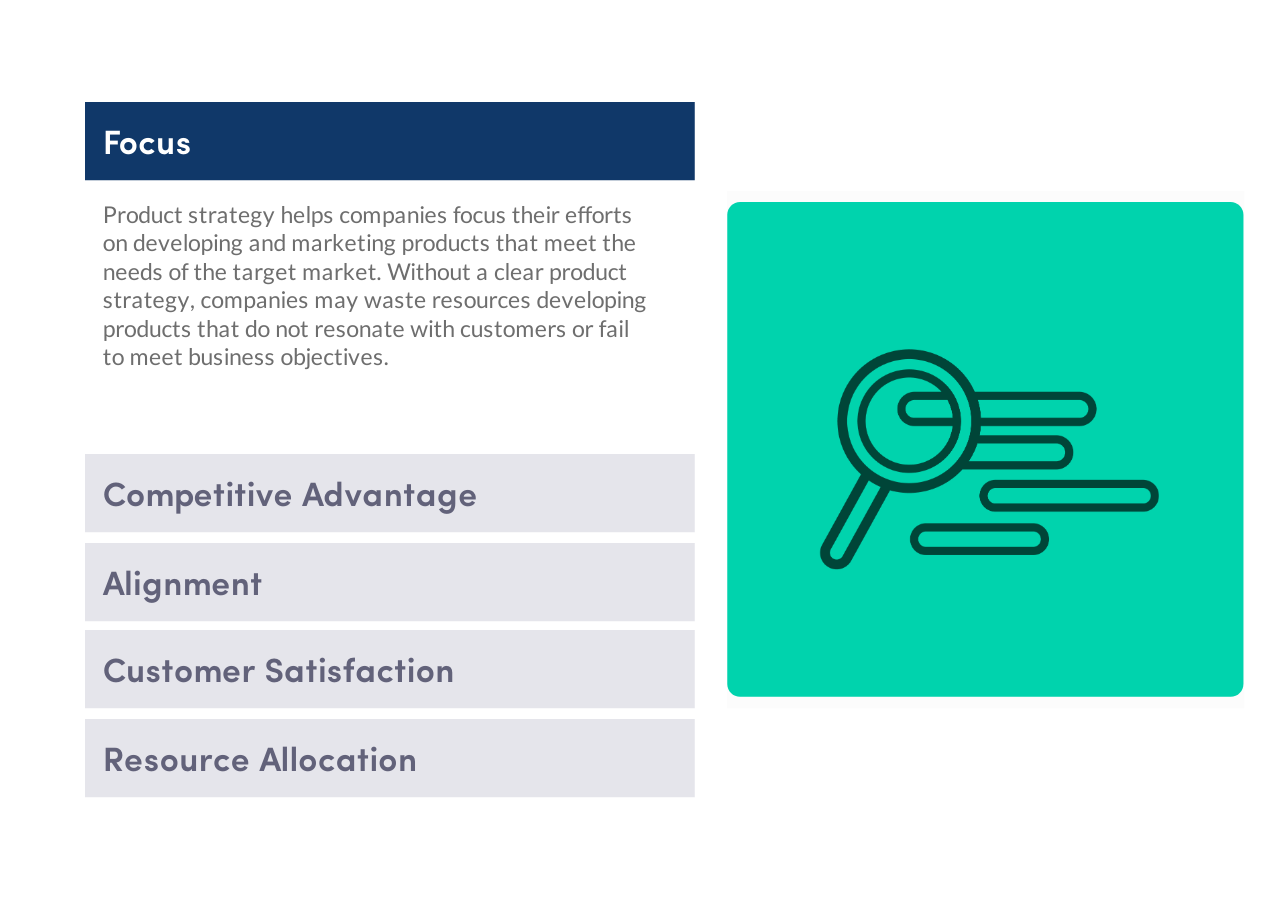
==== commit bdda0a0f: "2" ====
--- a/index.html
+++ b/index.html
@@ -4,7 +4,7 @@
   <meta charset="utf-8">
   <!-- Created using Storyline 360 - http://www.articulate.com  -->
   <!-- version: 3.76.30446.0 -->
-  <title>ImportanceofProductStrategy</title>
+  <title>Importanceofproductstrategy</title>
   <meta http-equiv="x-ua-compatible" content="IE=edge"/>
   <meta name="viewport" content="width=device-width,initial-scale=1,user-scalable=no,shrink-to-fit=no,minimal-ui"/>
   <meta name="apple-mobile-web-app-capable" content="yes"/>
@@ -35,9 +35,9 @@
       productChannel: 'stable',
       publishSource: 'storyline',
       aid: 'aid|a8fbaf31-cd82-4534-a00a-83a3256e9906',
-      cid: '5ff714f0-c469-4c72-928e-436738152205',
+      cid: '518bf44a-6537-4bc3-ba67-9e0aabeffc31',
       playerVersion: '3.76.30446.0',
-      publishTimestamp: '2023-07-26T12:16:01.5899574Z',
+      publishTimestamp: '2023-07-14T13:35:02.7700560Z',
       maxIosVideoElements: 10,
       connectionSettings: { message: 'You%20are%20offline.%20Trying%20to%20reconnect...', useDarkTheme: true, mode: 'disabled' },
 
@@ -131,7 +131,7 @@
   </script>
 
   <div class="mobile-load-title-overlay" style="display: none">
-    <div class="mobile-load-title">ImportanceofProductStrategy</div>
+    <div class="mobile-load-title">Importanceofproductstrategy</div>
   </div>
 
   <div class="mobile-chrome-warning"></div>
--- a/html5/data/css/output.min.css
+++ b/html5/data/css/output.min.css
@@ -1,18 +1,24 @@
 @font-face {
-  font-family: 'Sofia Pro Charset1_ 5nqA0C5798A';
-  src: url('[data-uri]');
+  font-family: 'Lato Charset1_ 68MGO9Px93032896';
+  src: url('[data-uri]');
   font-style: normal;
   font-weight: normal;
 }
 @font-face {
-  font-family: 'Lato Charset1_ 6h7tgyfvBDD1938F';
-  src: url('[data-uri]');
+  font-family: 'Sofia Pro Charset1_ 6EpCF1846FF';
+  src: url('[data-uri]');
   font-style: normal;
   font-weight: normal;
 }
 @font-face {
-  font-family: 'LatoBold Charset1_ Bold32A0E745';
-  src: url('[data-uri]');
+  font-family: 'LatoBold Charset1_ BoldC2A67035';
+  src: url('[data-uri]');
+  font-style: normal;
+  font-weight: normal;
+}
+@font-face {
+  font-family: 'Lato Charset0_v8MUn45tBE51451DC';
+  src: url('[data-uri]');
   font-style: normal;
   font-weight: normal;
 }
@@ -22,104 +28,98 @@
   font-style: normal;
   font-weight: normal;
 }
-@font-face {
-  font-family: 'Lato Charset0_v8MUn45tBE51451DC';
-  src: url('[data-uri]');
-  font-style: normal;
-  font-weight: normal;
-}
 .cs-HTML {
   background: rgba(255, 255, 255, 1);
 }
-.cs-pxabnsnfns10100000001 .cs-infopanel  {
+.cs-pxabnsnfns00000000001 .cs-infopanel  {
   box-shadow: 0 1px 0 rgba(0, 0, 0, 0);
   background: rgba(255, 255, 255, 1);
 }
-.cs-pxabnsnfns10100000001 .cs-infopanel .cs-link {
+.cs-pxabnsnfns00000000001 .cs-infopanel .cs-link {
   color: rgba(88, 88, 88, 1);
 }
-.cs-pxabnsnfns10100000001 .cs-infopanel .cs-link:hover {
-  color: rgba(255, 255, 255, 1);
-}
-.cs-pxabnsnfns10100000001 .cs-infopanel .cs-name {
+.cs-pxabnsnfns00000000001 .cs-infopanel .cs-link:hover {
+  color: rgba(255, 255, 255, 1);
+}
+.cs-pxabnsnfns00000000001 .cs-infopanel .cs-name {
   color: rgba(68, 68, 68, 1);
 }
-.cs-pxabnsnfns10100000001 .cs-infopanel .cs-title {
+.cs-pxabnsnfns00000000001 .cs-infopanel .cs-title {
   color: rgba(153, 153, 153, 1);
 }
-.cs-pxabnsnfns10100000001 .cs-infopanelpopup  {
+.cs-pxabnsnfns00000000001 .cs-infopanelpopup  {
   box-shadow: 0 1px 0 rgba(0, 0, 0, 0);
   background: rgba(0, 0, 0, 0);
 }
-.cs-pxabnsnfns10100000001 .cs-infopanelpopup .cs-link {
+.cs-pxabnsnfns00000000001 .cs-infopanelpopup .cs-link {
   color: rgba(255, 0, 0, 1);
 }
-.cs-pxabnsnfns10100000001 .cs-infopanelpopup .cs-link:hover {
-  color: rgba(255, 255, 255, 1);
-}
-.cs-pxabnsnfns10100000001 .cs-infopanelpopup .cs-name {
-  color: rgba(255, 255, 255, 1);
-}
-.cs-pxabnsnfns10100000001 .cs-infopanelpopup .cs-bio {
+.cs-pxabnsnfns00000000001 .cs-infopanelpopup .cs-link:hover {
+  color: rgba(255, 255, 255, 1);
+}
+.cs-pxabnsnfns00000000001 .cs-infopanelpopup .cs-name {
+  color: rgba(255, 255, 255, 1);
+}
+.cs-pxabnsnfns00000000001 .cs-infopanelpopup .cs-bio {
   color: rgba(88, 88, 88, 1);
 }
-.cs-pxabnsnfns10100000001 .cs-timer  {
+.cs-pxabnsnfns00000000001 .cs-timer  {
   color: rgba(88, 88, 88, 1);
 }
-.cs-pxabnsnfns10100000001 .cs-duration stop:first-child {
+.cs-pxabnsnfns00000000001 .cs-duration stop:first-child {
   stop-color: rgba(220, 220, 220, 1);
 }
-.cs-pxabnsnfns10100000001 .cs-duration stop:last-child {
+.cs-pxabnsnfns00000000001 .cs-duration stop:last-child {
   stop-color: rgba(220, 220, 220, 1);
 }
-.cs-pxabnsnfns10100000001 .cs-elapsed stop:first-child {
+.cs-pxabnsnfns00000000001 .cs-elapsed stop:first-child {
   stop-color: rgba(254, 227, 71, 1);
 }
-.cs-pxabnsnfns10100000001 .cs-elapsed stop:last-child {
+.cs-pxabnsnfns00000000001 .cs-elapsed stop:last-child {
   stop-color: rgba(254, 227, 71, 1);
 }
-.cs-pxabnsnfns10100000001 .cs-timer .cs-pie .cs-innerstroke {
+.cs-pxabnsnfns00000000001 .cs-timer .cs-pie .cs-innerstroke {
   stroke: rgba(199, 199, 199, 1);
 }
-.cs-pxabnsnfns10100000001 .cs-timer .cs-pie .cs-innerborder {
+.cs-pxabnsnfns00000000001 .cs-timer .cs-pie .cs-innerborder {
   stroke: rgba(255, 255, 255, 1);
 }
-.cs-pxabnsnfns10100000001 .cs-window  {
+.cs-pxabnsnfns00000000001 .cs-window  {
   box-shadow: 0 8px 5px rgba(0, 0, 0, 0.2);
   border-color: rgba(49, 99, 0, 1);
   background: rgba(250, 250, 250, 1);
   color: rgba(70, 70, 70, 1);
 }
-.cs-pxabnsnfns10100000001 .cs-window .cs-diva {
-  border-color: rgba(0, 0, 0, 0);
-}
-.cs-pxabnsnfns10100000001 .cs-window .cs-divb {
-  border-color: rgba(0, 0, 0, 0);
-}
-.cs-pxabnsnfns10100000001 .cs-editor .cs-editor-slide {
-  color: rgba(255, 255, 255, 1);
-}
-.cs-pxabnsnfns10100000001 .cs-editor .cs-editor-html {
-  color: rgba(70, 70, 70, 1);
-}
-.cs-pxabnsnfns10100000001 .cs-editor .cs-editor-button {
+.cs-pxabnsnfns00000000001 .cs-window .cs-diva {
+  border-color: rgba(0, 0, 0, 0);
+}
+.cs-pxabnsnfns00000000001 .cs-window .cs-divb {
+  border-color: rgba(0, 0, 0, 0);
+}
+.cs-pxabnsnfns00000000001 .cs-editor .cs-editor-slide {
+  color: rgba(255, 255, 255, 1);
+}
+.cs-pxabnsnfns00000000001 .cs-editor .cs-editor-html {
+  color: rgba(70, 70, 70, 1);
+}
+.cs-pxabnsnfns00000000001 .cs-editor .cs-editor-button {
   text-shadow: 0 1px 0 rgba(0, 0, 0, 0);
   color: rgba(255, 255, 255, 1);
   border-color: rgba(33, 68, 0, 1);
   background: rgba(60, 124, 0, 1);
 }
-.cs-pxabnsnfns10100000001 .cs-editor .cs-editor-button:hover {
+.cs-pxabnsnfns00000000001 .cs-editor .cs-editor-button:hover {
   background: rgba(66, 142, 0, 1);
 }
-.cs-pxabnsnfns10100000001 .cs-editor .cs-editor-button:active {
+.cs-pxabnsnfns00000000001 .cs-editor .cs-editor-button:active {
   background: rgba(46, 93, 0, 1);
 }
-.cs-pxabnsnfns10100000001 .cs-listitem  {
+.cs-pxabnsnfns00000000001 .cs-listitem  {
   color: rgba(70, 70, 70, 1);
   border-color: none;
   border: 1px solid transparent;
 }
-.cs-pxabnsnfns10100000001 .cs-listitem:hover {
+.cs-pxabnsnfns00000000001 .cs-listitem:hover {
   background: rgba(0, 0, 0, 0.05);
   border-color: rgba(142, 143, 142, 1) !important;
   border-width: 1px;
@@ -127,7 +127,7 @@
   border-style: solid;
   box-sizing: border-box;
 }
-.cs-pxabnsnfns10100000001 .cs-listitem.hover {
+.cs-pxabnsnfns00000000001 .cs-listitem.hover {
   background: rgba(0, 0, 0, 0.05);
   border-color: rgba(142, 143, 142, 1) !important;
   border-width: 1px;
@@ -135,39 +135,39 @@
   border-style: solid;
   box-sizing: border-box;
 }
-.cs-pxabnsnfns10100000001 .cs-glossary  {
-  color: rgba(70, 70, 70, 1);
-}
-.cs-pxabnsnfns10100000001 .cs-glossary .cs-scrolling-panel {
-  background: rgba(0, 0, 0, 0);
-}
-.cs-pxabnsnfns10100000001 .cs-glossary .cs-term.cs-selected .cs-choice-list-trigger {
+.cs-pxabnsnfns00000000001 .cs-glossary  {
+  color: rgba(70, 70, 70, 1);
+}
+.cs-pxabnsnfns00000000001 .cs-glossary .cs-scrolling-panel {
+  background: rgba(0, 0, 0, 0);
+}
+.cs-pxabnsnfns00000000001 .cs-glossary .cs-term.cs-selected .cs-choice-list-trigger {
   color: rgba(255, 255, 255, 1);
   background: rgba(255, 255, 255, 1);
 }
-.cs-pxabnsnfns10100000001 .cs-glossary .cs-term.cs-selected .cs-choice-list-trigger:focus {
+.cs-pxabnsnfns00000000001 .cs-glossary .cs-term.cs-selected .cs-choice-list-trigger:focus {
   color: rgba(255, 255, 255, 1);
   background: rgba(255, 255, 255, 1);
 }
-.cs-pxabnsnfns10100000001 .cs-glossary .cs-term:hover .cs-choice-list-trigger {
+.cs-pxabnsnfns00000000001 .cs-glossary .cs-term:hover .cs-choice-list-trigger {
   background: rgba(70, 70, 70, 1);
 }
-.cs-pxabnsnfns10100000001 .cs-glossary .cs-term.hover .cs-choice-list-trigger {
+.cs-pxabnsnfns00000000001 .cs-glossary .cs-term.hover .cs-choice-list-trigger {
   background: rgba(70, 70, 70, 1);
 }
-.cs-pxabnsnfns10100000001 .cs-glossary .cs-term .cs-choice-list-trigger:focus {
+.cs-pxabnsnfns00000000001 .cs-glossary .cs-term .cs-choice-list-trigger:focus {
   background: rgba(70, 70, 70, 1);
 }
-.cs-pxabnsnfns10100000001 .cs-glossary .cs-diva {
-  border-color: rgba(0, 0, 0, 0);
-}
-.cs-pxabnsnfns10100000001 .cs-glossary .cs-divb {
-  border-color: rgba(0, 0, 0, 0);
-}
-.cs-pxabnsnfns10100000001 .cs-glossary .cs-divc {
-  border-color: rgba(0, 0, 0, 0);
-}
-.cs-pxabnsnfns10100000001 .cs-glossary .cs-heading {
+.cs-pxabnsnfns00000000001 .cs-glossary .cs-diva {
+  border-color: rgba(0, 0, 0, 0);
+}
+.cs-pxabnsnfns00000000001 .cs-glossary .cs-divb {
+  border-color: rgba(0, 0, 0, 0);
+}
+.cs-pxabnsnfns00000000001 .cs-glossary .cs-divc {
+  border-color: rgba(0, 0, 0, 0);
+}
+.cs-pxabnsnfns00000000001 .cs-glossary .cs-heading {
   color: rgba(44, 47, 48, 1);
   font-weight: 700;
 }
@@ -176,225 +176,225 @@
   line-height: 1.4em;
   font-size: 103.769%;
 }
-.cs-pxabnsnfns10100000001 .cs-resource .cs-separator {
-  border-color: rgba(0, 0, 0, 0);
-}
-.cs-pxabnsnfns10100000001 .cs-outline  {
+.cs-pxabnsnfns00000000001 .cs-resource .cs-separator {
+  border-color: rgba(0, 0, 0, 0);
+}
+.cs-pxabnsnfns00000000001 .cs-outline  {
   color: rgba(45, 45, 45, 1);
 }
-.cs-pxabnsnfns10100000001 .cs-outline .cs-diva {
-  border-color: rgba(0, 0, 0, 0);
-}
-.cs-pxabnsnfns10100000001 .cs-outline .cs-divb {
-  border-color: rgba(0, 0, 0, 0);
-}
-.cs-pxabnsnfns10100000001 .cs-outline .cs-divc {
-  border-color: rgba(0, 0, 0, 0);
-}
-.cs-pxabnsnfns10100000001 .cs-outline .cs-search-filter:hover {
+.cs-pxabnsnfns00000000001 .cs-outline .cs-diva {
+  border-color: rgba(0, 0, 0, 0);
+}
+.cs-pxabnsnfns00000000001 .cs-outline .cs-divb {
+  border-color: rgba(0, 0, 0, 0);
+}
+.cs-pxabnsnfns00000000001 .cs-outline .cs-divc {
+  border-color: rgba(0, 0, 0, 0);
+}
+.cs-pxabnsnfns00000000001 .cs-outline .cs-search-filter:hover {
   color: rgba(0, 0, 0, 0);
 }
-.cs-pxabnsnfns10100000001 .cs-outline .cs-search-filter.hover {
+.cs-pxabnsnfns00000000001 .cs-outline .cs-search-filter.hover {
   color: rgba(0, 0, 0, 0);
 }
-.cs-pxabnsnfns10100000001 .cs-transcript  {
-  color: rgba(255, 255, 255, 1);
-}
-.cs-pxabnsnfns10100000001 .cs-transcript .cs-div {
-  border-color: rgba(0, 0, 0, 0);
-}
-.cs-pxabnsnfns10100000001 .cs-tabs:not(.topmenu-item) {
+.cs-pxabnsnfns00000000001 .cs-transcript  {
+  color: rgba(255, 255, 255, 1);
+}
+.cs-pxabnsnfns00000000001 .cs-transcript .cs-div {
+  border-color: rgba(0, 0, 0, 0);
+}
+.cs-pxabnsnfns00000000001 .cs-tabs:not(.topmenu-item) {
   color: rgba(39, 43, 44, 1);
 }
-.cs-pxabnsnfns10100000001 .cs-tabs .cs-inner-button:not(.topmenu-item) {
+.cs-pxabnsnfns00000000001 .cs-tabs .cs-inner-button:not(.topmenu-item) {
   text-shadow: 0 1px 0 rgba(0, 0, 0, 0);
 }
-.cs-pxabnsnfns10100000001 .cs-tabs:hover:not(.topmenu-item) {
+.cs-pxabnsnfns00000000001 .cs-tabs:hover:not(.topmenu-item) {
   color: rgba(39, 43, 44, 1);
 }
-.cs-pxabnsnfns10100000001 .cs-tabs.cs-selected {
+.cs-pxabnsnfns00000000001 .cs-tabs.cs-selected {
   background: rgba(0, 0, 0, 0);
   color: rgba(39, 43, 44, 1);
 }
-.cs-pxabnsnfns10100000001 .cs-seekcontrol  {
-  background: rgba(0, 0, 0, 0);
-  border-color: rgba(0, 0, 0, 0);
-}
-.cs-pxabnsnfns10100000001 .cs-seekcontrol .cs-button:hover .cs-icon {
+.cs-pxabnsnfns00000000001 .cs-seekcontrol  {
+  background: rgba(0, 0, 0, 0);
+  border-color: rgba(0, 0, 0, 0);
+}
+.cs-pxabnsnfns00000000001 .cs-seekcontrol .cs-button:hover .cs-icon {
   fill: rgba(255, 255, 255, 1);
 }
-.cs-pxabnsnfns10100000001 .cs-seekcontrol .cs-button.hover .cs-icon {
+.cs-pxabnsnfns00000000001 .cs-seekcontrol .cs-button.hover .cs-icon {
   fill: rgba(255, 255, 255, 1);
 }
-.cs-pxabnsnfns10100000001 .cs-seekcontrol .cs-button .cs-icon-shadow {
+.cs-pxabnsnfns00000000001 .cs-seekcontrol .cs-button .cs-icon-shadow {
   fill: rgba(0, 0, 0, 0);
 }
-.cs-pxabnsnfns10100000001 .cs-seekcontrol .cs-button .cs-icon {
+.cs-pxabnsnfns00000000001 .cs-seekcontrol .cs-button .cs-icon {
   fill: rgba(140, 140, 140, 1);
 }
-.cs-pxabnsnfns10100000001 .cs-seekcontrol .cs-seek .cs-fill {
+.cs-pxabnsnfns00000000001 .cs-seekcontrol .cs-seek .cs-fill {
   background: rgba(255, 255, 255, 0.6);
 }
-.cs-pxabnsnfns10100000001 .cs-seekcontrol .cs-seek {
+.cs-pxabnsnfns00000000001 .cs-seekcontrol .cs-seek {
   background: rgba(142, 143, 142, 1);
   border-color: rgba(0, 0, 0, 0);
 }
-.cs-pxabnsnfns10100000001 .cs-searchinput .cs-input {
+.cs-pxabnsnfns00000000001 .cs-searchinput .cs-input {
   color: rgba(70, 70, 70, 1);
   border-color: rgba(0, 0, 0, 0);
   background: rgba(0, 0, 0, 0.05);
 }
-.cs-pxabnsnfns10100000001 .cs-searchinput .cs-input:focus {
+.cs-pxabnsnfns00000000001 .cs-searchinput .cs-input:focus {
   color: rgba(44, 47, 48, 1);
   background: rgba(41, 41, 41, 1);
 }
-.cs-pxabnsnfns10100000001 .cs-searchinput .cs-input:hover {
+.cs-pxabnsnfns00000000001 .cs-searchinput .cs-input:hover {
   box-shadow: inset 0 0 1px 0 rgba(69, 126, 19, 0);
 }
-.cs-pxabnsnfns10100000001 .cs-searchinput .cs-input.hover {
+.cs-pxabnsnfns00000000001 .cs-searchinput .cs-input.hover {
   box-shadow: inset 0 0 1px 0 rgba(69, 126, 19, 0);
 }
-.cs-pxabnsnfns10100000001 .cs-searchinput .cs-button .cs-icon {
+.cs-pxabnsnfns00000000001 .cs-searchinput .cs-button .cs-icon {
   fill: rgba(88, 88, 88, 1);
 }
-.cs-pxabnsnfns10100000001 .cs-searchinput .cs-button:hover {
+.cs-pxabnsnfns00000000001 .cs-searchinput .cs-button:hover {
   fill: rgba(63, 133, 0, 1);
 }
-.cs-pxabnsnfns10100000001 .cs-searchinput .cs-button.hover {
+.cs-pxabnsnfns00000000001 .cs-searchinput .cs-button.hover {
   fill: rgba(63, 133, 0, 1);
 }
-.cs-pxabnsnfns10100000001 .cs-menu  {
+.cs-pxabnsnfns00000000001 .cs-menu  {
   box-shadow: 0 1px 0 rgba(0, 0, 0, 0);
   background: rgba(250, 250, 250, 1);
 }
-.cs-pxabnsnfns10100000001 .cs-topmenu-item.active .cs-tab {
+.cs-pxabnsnfns00000000001 .cs-topmenu-item.active .cs-tab {
   background: rgba(250, 250, 250, 1);
 }
-.cs-pxabnsnfns10100000001 .cs-logo  {
+.cs-pxabnsnfns00000000001 .cs-logo  {
   box-shadow: 0 1px 0 rgba(37, 75, 0, 1);
   background: rgba(255, 255, 255, 0);
 }
-.cs-pxabnsnfns10100000001 .cs-checkbox  {
-  color: rgba(255, 255, 255, 1);
-}
-.cs-pxabnsnfns10100000001 .cs-checkbox:hover {
+.cs-pxabnsnfns00000000001 .cs-checkbox  {
+  color: rgba(255, 255, 255, 1);
+}
+.cs-pxabnsnfns00000000001 .cs-checkbox:hover {
   border-color: rgba(175, 221, 130, 1);
 }
-.cs-pxabnsnfns10100000001 .cs-checkbox.hover {
+.cs-pxabnsnfns00000000001 .cs-checkbox.hover {
   border-color: rgba(175, 221, 130, 1);
 }
-.cs-pxabnsnfns10100000001 .cs-checkbox .cs-box {
+.cs-pxabnsnfns00000000001 .cs-checkbox .cs-box {
   color: rgba(255, 255, 255, 1);
   border-color: rgba(42, 83, 0, 1);
 }
-.cs-pxabnsnfns10100000001 .cs-checkbox .cs-box:checked::after {
+.cs-pxabnsnfns00000000001 .cs-checkbox .cs-box:checked::after {
   color: rgba(43, 196, 0, 1);
 }
-.cs-pxabnsnfns10100000001 .cs-button  {
+.cs-pxabnsnfns00000000001 .cs-button  {
   text-shadow: 0 1px 0 rgba(0, 0, 0, 0);
   color: rgba(88, 88, 88, 1);
   border-color: rgba(0, 0, 0, 0);
   background: rgba(0, 0, 0, 0);
   box-shadow: 0 1px 0 rgba(0, 0, 0, 0);
 }
-.cs-pxabnsnfns10100000001 .cs-button .cs-icon {
+.cs-pxabnsnfns00000000001 .cs-button .cs-icon {
   fill: rgba(88, 88, 88, 1);
 }
-.cs-pxabnsnfns10100000001 .cs-button .cs-icon-shadow {
+.cs-pxabnsnfns00000000001 .cs-button .cs-icon-shadow {
   fill: rgba(0, 0, 0, 0);
 }
-.cs-pxabnsnfns10100000001 .cs-button:hover {
+.cs-pxabnsnfns00000000001 .cs-button:hover {
   background: rgba(39, 43, 44, 1);
 }
-.cs-pxabnsnfns10100000001 .cs-button.hover {
+.cs-pxabnsnfns00000000001 .cs-button.hover {
   background: rgba(39, 43, 44, 1);
 }
-.cs-pxabnsnfns10100000001 .cs-button:active {
-  background: rgba(0, 0, 0, 0);
-}
-.cs-pxabnsnfns10100000001 .cs-button.cs-disabled:hover {
-  background: rgba(0, 0, 0, 0);
-}
-.cs-pxabnsnfns10100000001 .cs-button.cs-disabled.hover {
-  background: rgba(0, 0, 0, 0);
-}
-.cs-pxabnsnfns10100000001 .cs-button.cs-disabled:active {
-  background: rgba(0, 0, 0, 0);
-}
-.cs-pxabnsnfns10100000001 .cs-button.cs-volume:hover {
-  background: rgba(0, 0, 0, 0);
-}
-.cs-pxabnsnfns10100000001 .cs-button.cs-volume.hover {
-  background: rgba(0, 0, 0, 0);
-}
-.cs-pxabnsnfns10100000001 .cs-button.cs-volume:active {
-  background: rgba(0, 0, 0, 0);
-}
-.cs-pxabnsnfns10100000001.cs-base  {
+.cs-pxabnsnfns00000000001 .cs-button:active {
+  background: rgba(0, 0, 0, 0);
+}
+.cs-pxabnsnfns00000000001 .cs-button.cs-disabled:hover {
+  background: rgba(0, 0, 0, 0);
+}
+.cs-pxabnsnfns00000000001 .cs-button.cs-disabled.hover {
+  background: rgba(0, 0, 0, 0);
+}
+.cs-pxabnsnfns00000000001 .cs-button.cs-disabled:active {
+  background: rgba(0, 0, 0, 0);
+}
+.cs-pxabnsnfns00000000001 .cs-button.cs-volume:hover {
+  background: rgba(0, 0, 0, 0);
+}
+.cs-pxabnsnfns00000000001 .cs-button.cs-volume.hover {
+  background: rgba(0, 0, 0, 0);
+}
+.cs-pxabnsnfns00000000001 .cs-button.cs-volume:active {
+  background: rgba(0, 0, 0, 0);
+}
+.cs-pxabnsnfns00000000001.cs-base  {
   color: rgba(88, 88, 88, 1);
   border-color: rgba(255, 255, 255, 0);
   background: rgba(255, 255, 255, 1);
 }
-.cs-pxabnsnfns10100000001.cs-base .cs-separator .cs-diva {
+.cs-pxabnsnfns00000000001.cs-base .cs-separator .cs-diva {
   background: rgba(250, 250, 250, 1);
 }
-.cs-pxabnsnfns10100000001.cs-base .cs-separator .cs-divb {
-  background: rgba(0, 0, 0, 0);
-}
-.cs-pxabnsnfns10100000001.cs-base .cs-topmenu-item.active .cs-tab {
+.cs-pxabnsnfns00000000001.cs-base .cs-separator .cs-divb {
+  background: rgba(0, 0, 0, 0);
+}
+.cs-pxabnsnfns00000000001.cs-base .cs-topmenu-item.active .cs-tab {
   border-color: rgba(250, 250, 250, 1);
 }
-.cs-pxabnsnfns10100000001.cs-base .cs-topmenu-item.active .cs-panel {
+.cs-pxabnsnfns00000000001.cs-base .cs-topmenu-item.active .cs-panel {
   border-color: rgba(250, 250, 250, 1);
 }
-.cs-pxabnsnfns10100000001.cs-base .cs-left {
+.cs-pxabnsnfns00000000001.cs-base .cs-left {
   background: rgba(250, 250, 250, 1);
 }
-.cs-pxabnsnfns10100000001.cs-base .cs-area-primary .cs-slide-container {
+.cs-pxabnsnfns00000000001.cs-base .cs-area-primary .cs-slide-container {
   background: rgba(255, 255, 255, 1);
 }
-.cs-pxabnsnfns10100000001.cs-base.cs-custom-theme .cs-brandhighlight-bg {
-  background: rgba(255, 255, 255, 1) !important;
-}
-.cs-pxabnsnfns10100000001.cs-base.cs-custom-theme .cs-brandhighlight-secondary-bg {
-  background: rgba(255, 255, 255, 1) !important;
-}
-.cs-pxabnsnfns10100000001.cs-base.cs-custom-theme .cs-brandhighlight-border {
-  border-color: rgba(255, 255, 255, 1) !important;
-}
-.cs-pxabnsnfns10100000001.cs-base.cs-custom-theme .cs-brandhighlight-text {
-  color: rgba(255, 255, 255, 1) !important;
-}
-.cs-pxabnsnfns10100000001.cs-base.cs-custom-theme .cs-brandhighlight-fill {
-  fill: rgba(255, 255, 255, 1) !important;
-}
-.cs-pxabnsnfns10100000001.cs-base.cs-custom-theme .cs-listitem.cs-selected {
+.cs-pxabnsnfns00000000001.cs-base.cs-custom-theme .cs-brandhighlight-bg {
+  background: rgba(70, 164, 244, 1) !important;
+}
+.cs-pxabnsnfns00000000001.cs-base.cs-custom-theme .cs-brandhighlight-secondary-bg {
+  background: rgba(70, 164, 244, 1) !important;
+}
+.cs-pxabnsnfns00000000001.cs-base.cs-custom-theme .cs-brandhighlight-border {
+  border-color: rgba(70, 164, 244, 1) !important;
+}
+.cs-pxabnsnfns00000000001.cs-base.cs-custom-theme .cs-brandhighlight-text {
+  color: rgba(70, 164, 244, 1) !important;
+}
+.cs-pxabnsnfns00000000001.cs-base.cs-custom-theme .cs-brandhighlight-fill {
+  fill: rgba(70, 164, 244, 1) !important;
+}
+.cs-pxabnsnfns00000000001.cs-base.cs-custom-theme .cs-listitem.cs-selected {
   background-color: rgba(0, 0, 0, 0.05) !important;
 }
-.cs-pxabnsnfns10100000001 .cs-volume::-moz-range-thumb {
+.cs-pxabnsnfns00000000001 .cs-volume::-moz-range-thumb {
   border-color: rgba(43, 85, 0, 1);
   box-shadow: inset 0 0 1px 0 rgba(43, 85, 0, 1);
   background: rgba(255, 255, 255, 1);
 }
-.cs-pxabnsnfns10100000001 .cs-volume::-ms-thumb {
+.cs-pxabnsnfns00000000001 .cs-volume::-ms-thumb {
   border-color: rgba(43, 85, 0, 1);
   box-shadow: inset 0 0 1px 0 rgba(43, 85, 0, 1);
   background: rgba(255, 255, 255, 1);
 }
-.cs-pxabnsnfns10100000001 .cs-volume::-webkit-slider-thumb {
+.cs-pxabnsnfns00000000001 .cs-volume::-webkit-slider-thumb {
   border-color: rgba(43, 85, 0, 1);
   box-shadow: inset 0 0 1px 0 rgba(43, 85, 0, 1);
   background: rgba(255, 255, 255, 1);
 }
-.cs-pxabnsnfns10100000001 .cs-volume::-moz-range-track {
+.cs-pxabnsnfns00000000001 .cs-volume::-moz-range-track {
   border-color: rgba(66, 140, 1, 1);
   background: rgba(142, 143, 142, 1);
 }
-.cs-pxabnsnfns10100000001 .cs-volume::-ms-track {
+.cs-pxabnsnfns00000000001 .cs-volume::-ms-track {
   border-color: rgba(66, 140, 1, 1);
   background: rgba(142, 143, 142, 1);
 }
-.cs-pxabnsnfns10100000001 .cs-volume::-webkit-slider-runnable-track {
+.cs-pxabnsnfns00000000001 .cs-volume::-webkit-slider-runnable-track {
   border-color: rgba(66, 140, 1, 1);
   background: rgba(142, 143, 142, 1);
 }
@@ -408,185 +408,185 @@
   border-color: transparent;
   outline: 2px transparent solid;
 }
-.cs-pxabnsnfns10100000001 .cs-listitem:hover {
+.cs-pxabnsnfns00000000001 .cs-listitem:hover {
   color: none;
 }
-.cs-pxabnsnfns10100000001 .cs-listitem.hover {
+.cs-pxabnsnfns00000000001 .cs-listitem.hover {
   color: none;
 }
-.cs-pxabnsnfns10100000001 .cs-listitem.cs-viewed {
+.cs-pxabnsnfns00000000001 .cs-listitem.cs-viewed {
   color: #464646;
 }
-.cs-pxabnsnfns10100000001 .cs-listitem {
+.cs-pxabnsnfns00000000001 .cs-listitem {
   color: #464646;
 }
-.cs-pxabnsnfns10100000001 .cs-listitem:hover .cs-icon-carrot * {
+.cs-pxabnsnfns00000000001 .cs-listitem:hover .cs-icon-carrot * {
   fill: none;
 }
-.cs-pxabnsnfns10100000001 .cs-listitem.hover .cs-icon-carrot * {
+.cs-pxabnsnfns00000000001 .cs-listitem.hover .cs-icon-carrot * {
   fill: none;
 }
-.cs-pxabnsnfns10100000001 .cs-listitem .cs-icon-carrot {
+.cs-pxabnsnfns00000000001 .cs-listitem .cs-icon-carrot {
   color: none;
   top: calc(3px);
 }
-.cs-pxabnsnfns10100000001 .cs-listitem .cs-icon-carrot .cs-shadow {
+.cs-pxabnsnfns00000000001 .cs-listitem .cs-icon-carrot .cs-shadow {
   color: #2C2F30;
 }
-.cs-pxabnsnfns10100000001 .item-collapsible .is-scene {
+.cs-pxabnsnfns00000000001 .item-collapsible .is-scene {
   color: #2C2F30 !important;
   font-weight: 700;
 }
-.cs-pxabnsnfns10100000001 .is-scene .cs-icon-carrot * {
+.cs-pxabnsnfns00000000001 .is-scene .cs-icon-carrot * {
   color: #2C2F30 !important;
   font-weight: 700;
 }
-.cs-pxabnsnfns10100000001 .is-scene:not(.outline-links-collapse) > a {
+.cs-pxabnsnfns00000000001 .is-scene:not(.outline-links-collapse) > a {
   color: #2C2F30;
 }
-.cs-pxabnsnfns10100000001 .is-scene:not(.outline-links-collapse) .cs-icon-carrot * {
+.cs-pxabnsnfns00000000001 .is-scene:not(.outline-links-collapse) .cs-icon-carrot * {
   fill: none !important;
   color: #2C2F30 !important;
 }
-.cs-pxabnsnfns10100000001 .tabs, .cs-pxabnsnfns10100000001 .cs-logo {
+.cs-pxabnsnfns00000000001 .tabs, .cs-pxabnsnfns00000000001 .cs-logo {
   border-bottom: 1px solid rgba(142, 143, 142, 1);
 }
-.cs-pxabnsnfns10100000001 .area-secondary-wrapper:after {
+.cs-pxabnsnfns00000000001 .area-secondary-wrapper:after {
   background-image: url('[data-uri]');
   background-size: 100%;
 }
-.cs-pxabnsnfns10100000001 .panel-footer {
+.cs-pxabnsnfns00000000001 .panel-footer {
   background: #FAFAFA;
 }
-.cs-pxabnsnfns10100000001 #outline-search {
+.cs-pxabnsnfns00000000001 #outline-search {
   background: rgba(0, 0, 0, 0.05);
   border-color: rgba(142, 143, 142, 1);
   border-width: 1px;
   border-style: solid;
 }
-.cs-pxabnsnfns10100000001 .topmenu-panel #outline-search {
+.cs-pxabnsnfns00000000001 .topmenu-panel #outline-search {
   background: #EAEAEA;
 }
-.cs-pxabnsnfns10100000001 .search-icon circle, .cs-pxabnsnfns10100000001 .search-icon path {
+.cs-pxabnsnfns00000000001 .search-icon circle, .cs-pxabnsnfns00000000001 .search-icon path {
   stroke: #585858;
 }
-.cs-pxabnsnfns10100000001 #outline-search input[type   =search] {
+.cs-pxabnsnfns00000000001 #outline-search input[type   =search] {
   color: #2C2F30;
 }
-.cs-pxabnsnfns10100000001 #outline-search ::-webkit-input-placeholder {
+.cs-pxabnsnfns00000000001 #outline-search ::-webkit-input-placeholder {
   color: #464646 !important;
 }
-.cs-pxabnsnfns10100000001 #outline-search :-ms-input-placeholder {
+.cs-pxabnsnfns00000000001 #outline-search :-ms-input-placeholder {
   color: #464646 !important;
 }
-.cs-pxabnsnfns10100000001 #outline-search ::-moz-placeholder {
+.cs-pxabnsnfns00000000001 #outline-search ::-moz-placeholder {
   color: #464646 !important;
   opacity: 1;
 }
-.cs-pxabnsnfns10100000001 .cs-topmenu-item.active, body:not(.is-touchable-tablet) .cs-pxabnsnfns10100000001 .cs-topmenu-item:hover {
+.cs-pxabnsnfns00000000001 .cs-topmenu-item.active, body:not(.is-touchable-tablet) .cs-pxabnsnfns00000000001 .cs-topmenu-item:hover {
   color: #272B2C;
 }
-.cs-pxabnsnfns10100000001 .cs-topmenu-item.button-tapped {
+.cs-pxabnsnfns00000000001 .cs-topmenu-item.button-tapped {
   color: #272B2C;
 }
-.cs-pxabnsnfns10100000001 .cs-topmenu-item.active .cs-tab, .cs-pxabnsnfns10100000001 .cs-topmenu-item .cs-tab {
+.cs-pxabnsnfns00000000001 .cs-topmenu-item.active .cs-tab, .cs-pxabnsnfns00000000001 .cs-topmenu-item .cs-tab {
   background: transparent !important;
   border: none !important;
 }
-.cs-pxabnsnfns10100000001 .top-tabs-drop-icon div {
+.cs-pxabnsnfns00000000001 .top-tabs-drop-icon div {
   background: #585858;
 }
-.cs-pxabnsnfns10100000001 .cs-panel.topmenu-panel .panel-content, .cs-pxabnsnfns10100000001 .top-tabs-drop {
+.cs-pxabnsnfns00000000001 .cs-panel.topmenu-panel .panel-content, .cs-pxabnsnfns00000000001 .top-tabs-drop {
   background: #FAFAFA;
 }
-.cs-pxabnsnfns10100000001 .cs-topmenu-item.active .cs-panel {
+.cs-pxabnsnfns00000000001 .cs-topmenu-item.active .cs-panel {
   background: #FAFAFA;
 }
-.cs-pxabnsnfns10100000001 .cs-menu.topmenu-panel, .cs-pxabnsnfns10100000001 .top-tabs-drop {
+.cs-pxabnsnfns00000000001 .cs-menu.topmenu-panel, .cs-pxabnsnfns00000000001 .top-tabs-drop {
   border: 1px solid rgba(250, 250, 250, 1) !important;
   border-radius: 3px;
 }
-.cs-pxabnsnfns10100000001 .resources .resources-list a:hover {
+.cs-pxabnsnfns00000000001 .resources .resources-list a:hover {
   background: rgba(0, 0, 0, 0.05);
 }
-body:not(.is-touchable-tablet) .cs-pxabnsnfns10100000001 .resources .resources-list a:hover {
+body:not(.is-touchable-tablet) .cs-pxabnsnfns00000000001 .resources .resources-list a:hover {
   background: rgba(0, 0, 0, 0.05);
 }
-.cs-pxabnsnfns10100000001 .resources .resources-list a.hover {
+.cs-pxabnsnfns00000000001 .resources .resources-list a.hover {
   background: rgba(0, 0, 0, 0.05);
 }
-body:not(.is-touchable-tablet) .cs-pxabnsnfns10100000001 .resources .resources-list a.hover {
+body:not(.is-touchable-tablet) .cs-pxabnsnfns00000000001 .resources .resources-list a.hover {
   background: rgba(0, 0, 0, 0.05);
 }
-.cs-pxabnsnfns10100000001 .resources .resources-list a.button-tapped {
+.cs-pxabnsnfns00000000001 .resources .resources-list a.button-tapped {
   background: rgba(0, 0, 0, 0.05);
 }
-.cs-pxabnsnfns10100000001 .cs-icon path, .cs-pxabnsnfns10100000001 .cs-icon rect, .cs-pxabnsnfns10100000001 .cs-icon polygon, .cs-pxabnsnfns10100000001 .menu-icon-wrapper.menu-icon-wrapper-hover path {
+.cs-pxabnsnfns00000000001 .cs-icon path, .cs-pxabnsnfns00000000001 .cs-icon rect, .cs-pxabnsnfns00000000001 .cs-icon polygon, .cs-pxabnsnfns00000000001 .menu-icon-wrapper.menu-icon-wrapper-hover path {
   fill: #585858;
 }
-.cs-pxabnsnfns10100000001 .cs-icon .icon-stroke-only {
+.cs-pxabnsnfns00000000001 .cs-icon .icon-stroke-only {
   fill: none !important;
   stroke: #585858 !important;
 }
-body:not(.is-touchable-tablet) .cs-pxabnsnfns10100000001 .cs-button:hover .cs-icon path, body:not(.is-touchable-tablet) .cs-pxabnsnfns10100000001 .cs-button:hover .cs-icon rect, body:not(.is-touchable-tablet) .cs-pxabnsnfns10100000001 .cs-button:hover .cs-icon polygon {
+body:not(.is-touchable-tablet) .cs-pxabnsnfns00000000001 .cs-button:hover .cs-icon path, body:not(.is-touchable-tablet) .cs-pxabnsnfns00000000001 .cs-button:hover .cs-icon rect, body:not(.is-touchable-tablet) .cs-pxabnsnfns00000000001 .cs-button:hover .cs-icon polygon {
   fill: #272B2C;
 }
-body:not(.is-touchable-tablet) .cs-pxabnsnfns10100000001 .cs-tabs:hover .search-icon circle, body:not(.is-touchable-tablet) .cs-pxabnsnfns10100000001 .cs-tabs:hover .search-icon path {
+body:not(.is-touchable-tablet) .cs-pxabnsnfns00000000001 .cs-tabs:hover .search-icon circle, body:not(.is-touchable-tablet) .cs-pxabnsnfns00000000001 .cs-tabs:hover .search-icon path {
   stroke: #272B2C;
 }
-.cs-pxabnsnfns10100000001 .cs-button.button-tapped .cs-icon path, .cs-pxabnsnfns10100000001 .cs-button.button-tapped .cs-icon rect, .cs-pxabnsnfns10100000001 .cs-button.button-tapped .cs-icon polygon {
+.cs-pxabnsnfns00000000001 .cs-button.button-tapped .cs-icon path, .cs-pxabnsnfns00000000001 .cs-button.button-tapped .cs-icon rect, .cs-pxabnsnfns00000000001 .cs-button.button-tapped .cs-icon polygon {
   fill: #272B2C;
 }
-body:not(.is-touchable-tablet) .cs-pxabnsnfns10100000001 .cs-button:hover .cs-icon .icon-stroke-only {
+body:not(.is-touchable-tablet) .cs-pxabnsnfns00000000001 .cs-button:hover .cs-icon .icon-stroke-only {
   fill: none !important;
   stroke: #272B2C !important;
 }
-.cs-pxabnsnfns10100000001 .cs-button:button-tapped .cs-icon .icon-stroke-only {
+.cs-pxabnsnfns00000000001 .cs-button:button-tapped .cs-icon .icon-stroke-only {
   fill: none !important;
   stroke: #272B2C !important;
 }
-.cs-pxabnsnfns10100000001 .menu-icon-wrapper.menu-icon-wrapper-hover svg path {
+.cs-pxabnsnfns00000000001 .menu-icon-wrapper.menu-icon-wrapper-hover svg path {
   fill: #272B2C;
 }
-.floating-sidebar:not(.sidebar-closed) .cs-pxabnsnfns10100000001 #hamburger .menu-icon-wrapper svg path {
+.floating-sidebar:not(.sidebar-closed) .cs-pxabnsnfns00000000001 #hamburger .menu-icon-wrapper svg path {
   fill: #BABBBA;
 }
-.floating-sidebar:not(.sidebar-closed) .cs-pxabnsnfns10100000001 #hamburger .menu-icon-wrapper.menu-icon-wrapper-hover svg path {
+.floating-sidebar:not(.sidebar-closed) .cs-pxabnsnfns00000000001 #hamburger .menu-icon-wrapper.menu-icon-wrapper-hover svg path {
   fill: #F8F8F8;
 }
-.cs-pxabnsnfns10100000001 .volume .btn:before {
+.cs-pxabnsnfns00000000001 .volume .btn:before {
   background-image: url('[data-uri]');
 }
-.cs-pxabnsnfns10100000001 .volume-track {
+.cs-pxabnsnfns00000000001 .volume-track {
   background: #8E8F8E;
 }
-.cs-pxabnsnfns10100000001 .volume-icon circle {
+.cs-pxabnsnfns00000000001 .volume-icon circle {
   stroke: #585858;
 }
-.cs-pxabnsnfns10100000001 .cs-settings > .settings-panel {
+.cs-pxabnsnfns00000000001 .cs-settings > .settings-panel {
   background: #FAFAFA;
   border: 1px solid rgba(250, 250, 250, 1) !important;
   border-radius: 3px;
 }
-.cs-pxabnsnfns10100000001 .cs-settings > .panel-down-arrow {
+.cs-pxabnsnfns00000000001 .cs-settings > .panel-down-arrow {
   fill: #FAFAFA;
 }
-.cs-pxabnsnfns10100000001 .switch-toggle .border {
+.cs-pxabnsnfns00000000001 .switch-toggle .border {
   stroke: #919191;
 }
-.cs-pxabnsnfns10100000001 .switch-toggle .thumb-off .thumb {
+.cs-pxabnsnfns00000000001 .switch-toggle .thumb-off .thumb {
   fill: #585858;
 }
-.cs-pxabnsnfns10100000001 .switch-toggle .thumb-on .track {
-  fill: rgba(255, 255, 255, 0.3);
-}
-.cs-pxabnsnfns10100000001 .switch-toggle .thumb-off .track {
+.cs-pxabnsnfns00000000001 .switch-toggle .thumb-on .track {
+  fill: rgba(70, 164, 244, 0.3);
+}
+.cs-pxabnsnfns00000000001 .switch-toggle .thumb-off .track {
   fill: rgba(233, 233, 233, 1);
 }
-.cs-pxabnsnfns10100000001 .switch-label {
+.cs-pxabnsnfns00000000001 .switch-label {
   color: #464646;
 }
-.cs-pxabnsnfns10100000001 .cs-panel .scrollarea-btn:after {
+.cs-pxabnsnfns00000000001 .cs-panel .scrollarea-btn:after {
   background: rgba(88, 88, 88, 0.8);
 }
 .scrollarea-scrollbar:hover .scrollarea-btn:after, .scrollarea-scrollbar.highlight-scrollbar .scrollarea-btn:after {
@@ -595,86 +595,86 @@
 .floating-sidebar .sidebar-overlay {
   background: rgba(0, 0, 0, 0.85);
 }
-.cs-pxabnsnfns10100000001 .overlay-message {
+.cs-pxabnsnfns00000000001 .overlay-message {
   background: rgba(0, 0, 0, 0.85);
 }
-.cs-pxabnsnfns10100000001 .top-ui-bg, .cs-pxabnsnfns10100000001 .bottom-ui-bg, .cs-pxabnsnfns10100000001 .right-ui-bg, .cs-pxabnsnfns10100000001 .left-ui-bg {
+.cs-pxabnsnfns00000000001 .top-ui-bg, .cs-pxabnsnfns00000000001 .bottom-ui-bg, .cs-pxabnsnfns00000000001 .right-ui-bg, .cs-pxabnsnfns00000000001 .left-ui-bg {
   background: rgba(255, 255, 255, 0.8);
 }
-.cs-pxabnsnfns10100000001 .circle-progress-bg {
+.cs-pxabnsnfns00000000001 .circle-progress-bg {
   fill: #FFFFFF;
 }
-.cs-pxabnsnfns10100000001 .circle-progress-well {
+.cs-pxabnsnfns00000000001 .circle-progress-well {
   fill: #8E8F8E;
 }
-.cs-pxabnsnfns10100000001 .circle-progress-pie {
+.cs-pxabnsnfns00000000001 .circle-progress-pie {
   stroke: #8E8F8E;
 }
-.cs-pxabnsnfns10100000001 .lightbox .option-pane {
+.cs-pxabnsnfns00000000001 .lightbox .option-pane {
   background: rgba(255, 255, 255, 0.8);
 }
-.cs-pxabnsnfns10100000001 .lightbox .option-pane:before {
+.cs-pxabnsnfns00000000001 .lightbox .option-pane:before {
   background: #FFFFFF;
 }
-.cs-pxabnsnfns10100000001 .message-window {
+.cs-pxabnsnfns00000000001 .message-window {
   background: #FAFAFA;
   border: 1px solid rgba(70, 70, 70, 1) !important;
   border-radius: 3px;
 }
-.cs-pxabnsnfns10100000001 .message-window-header p, .cs-pxabnsnfns10100000001 .message-window-text {
+.cs-pxabnsnfns00000000001 .message-window-header p, .cs-pxabnsnfns00000000001 .message-window-text {
   color: #464646;
 }
-.cs-pxabnsnfns10100000001 .message-window-header p {
+.cs-pxabnsnfns00000000001 .message-window-header p {
   border-bottom: 1px solid rgba(70, 70, 70, 1);
 }
-.cs-pxabnsnfns10100000001 .message-window button.slide-object-button {
+.cs-pxabnsnfns00000000001 .message-window button.slide-object-button {
   border: 1px solid rgba(70, 70, 70, 1) !important;
 }
-.cs-pxabnsnfns10100000001 .message-window button.slide-object-button:hover {
+.cs-pxabnsnfns00000000001 .message-window button.slide-object-button:hover {
   background: rgba(0, 0, 0, 0.05) !important;
 }
 .message-window .slide-object-button tspan, .message-window .slide-object-button-text tspan {
   fill: #464646 !important;
 }
-body:not(.is-touchable-tablet) .cs-pxabnsnfns10100000001 .cs-button:hover .text {
+body:not(.is-touchable-tablet) .cs-pxabnsnfns00000000001 .cs-button:hover .text {
   color: #272B2C;
 }
-.cs-pxabnsnfns10100000001 .cs-button.button-tapped .text {
+.cs-pxabnsnfns00000000001 .cs-button.button-tapped .text {
   color: #272B2C;
 }
-.cs-pxabnsnfns10100000001.cs-base {
+.cs-pxabnsnfns00000000001.cs-base {
   background: #FFFFFF;
 }
-.cs-pxabnsnfns10100000001 .cs-menu {
+.cs-pxabnsnfns00000000001 .cs-menu {
   background: transparent;
 }
-.cs-pxabnsnfns10100000001 .progress-bar .progress-bar-fill:after {
-  background: #FFFFFF !important;
-}
-.cs-pxabnsnfns10100000001 .volume-dot {
-  background: #FFFFFF !important;
-}
-.fn-npnxnanbsnfns10100000001 {
+.cs-pxabnsnfns00000000001 .progress-bar .progress-bar-fill:after {
+  background: #46A4F4 !important;
+}
+.cs-pxabnsnfns00000000001 .volume-dot {
+  background: #46A4F4 !important;
+}
+.fn-npnxnanbsnfns00000000001 {
   font-family: 'Lato22AB4CAF';
   -webkit-font-variant-ligatures: no-common-ligatures;
   font-variant-ligatures: no-common-ligatures;
 }
-.fn-pxabnsnfns10100000001 {
+.fn-pxabnsnfns00000000001 {
   font-family: 'Lato22AB4CAF';
   -webkit-font-variant-ligatures: no-common-ligatures;
   font-variant-ligatures: no-common-ligatures;
 }
-.fn-npxnabnsnfns10100000001 {
+.fn-npxnabnsnfns00000000001 {
   font-family: 'Lato22AB4CAF';
   -webkit-font-variant-ligatures: no-common-ligatures;
   font-variant-ligatures: no-common-ligatures;
 }
-.fn-npnxnanbnsnfns10100000001 {
+.fn-npnxnanbnsnfns00000000001 {
   font-family: 'Lato22AB4CAF';
   -webkit-font-variant-ligatures: no-common-ligatures;
   font-variant-ligatures: no-common-ligatures;
 }
-.fn-pxabnsnfns10100000000 {
+.fn-pxabnsnfns00000000000 {
   font-family: 'Lato22AB4CAF';
   -webkit-font-variant-ligatures: no-common-ligatures;
   font-variant-ligatures: no-common-ligatures;
@@ -691,75 +691,111 @@
   font-style: normal;
   font-weight: normal;
 }
-.cs-ExternalInterfaceErrorSlide .cs-buttonOK {
+.cs-ResumePromptSlide .cs-6VHjf0B19BK-ResumePromptSlide-btn0 {
   color: rgba(255, 255, 255, 1);
   border-color: rgba(33, 68, 0, 1);
   background: rgba(60, 124, 0, 1);
   text-shadow: 0 1px 0 rgba(0, 0, 0, 0);
 }
-.cs-ExternalInterfaceErrorSlide .cs-buttonOK .cs-html {
-  color: rgba(70, 70, 70, 1);
-}
-.cs-ExternalInterfaceErrorSlide .cs-buttonOK .cs-slide {
+.cs-ResumePromptSlide .cs-6VHjf0B19BK-ResumePromptSlide-btn0 .cs-html {
+  color: rgba(70, 70, 70, 1);
+}
+.cs-ResumePromptSlide .cs-6VHjf0B19BK-ResumePromptSlide-btn0 .cs-slide {
   border-color: rgba(255, 255, 255, 1);
 }
-.cs-ExternalInterfaceErrorSlide .cs-buttonOK:hover {
+.cs-ResumePromptSlide .cs-6VHjf0B19BK-ResumePromptSlide-btn0:hover {
   background: rgba(66, 142, 0, 1);
 }
-.cs-ExternalInterfaceErrorSlide .cs-buttonOK:active {
+.cs-ResumePromptSlide .cs-6VHjf0B19BK-ResumePromptSlide-btn0:active {
   background: rgba(46, 93, 0, 1);
 }
-.cs-InvalidPromptSlide .cs-6YvokaplSz2-Invali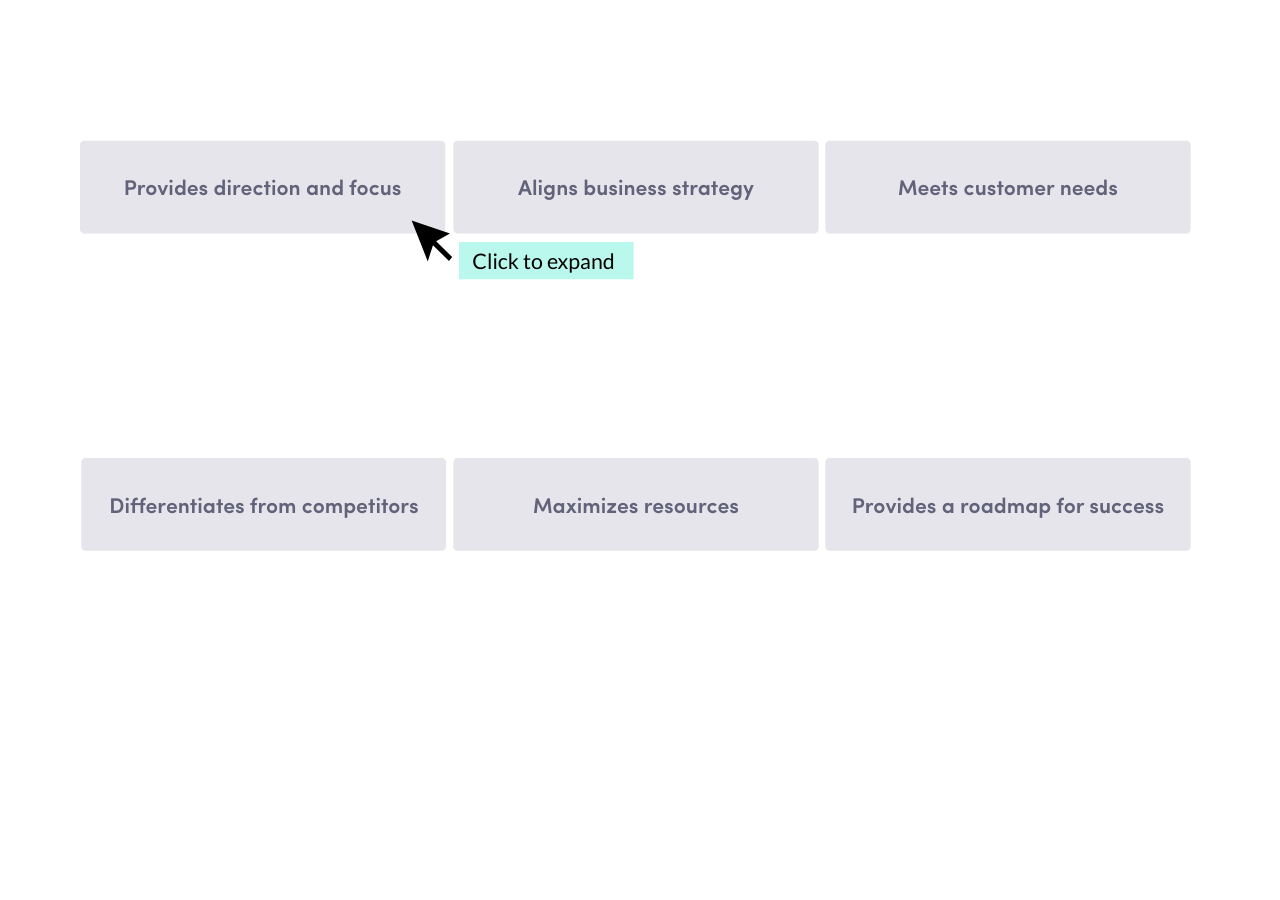
==== commit ea3eea29: "1" ====
--- a/index.html
+++ b/index.html
@@ -4,7 +4,7 @@
   <meta charset="utf-8">
   <!-- Created using Storyline 360 - http://www.articulate.com  -->
   <!-- version: 3.76.30446.0 -->
-  <title>Importanceofproductstrategy</title>
+  <title>Imp</title>
   <meta http-equiv="x-ua-compatible" content="IE=edge"/>
   <meta name="viewport" content="width=device-width,initial-scale=1,user-scalable=no,shrink-to-fit=no,minimal-ui"/>
   <meta name="apple-mobile-web-app-capable" content="yes"/>
@@ -35,9 +35,9 @@
       productChannel: 'stable',
       publishSource: 'storyline',
       aid: 'aid|a8fbaf31-cd82-4534-a00a-83a3256e9906',
-      cid: '518bf44a-6537-4bc3-ba67-9e0aabeffc31',
+      cid: '5ff714f0-c469-4c72-928e-436738152205',
       playerVersion: '3.76.30446.0',
-      publishTimestamp: '2023-07-14T13:35:02.7700560Z',
+      publishTimestamp: '2023-07-26T12:25:17.7293288Z',
       maxIosVideoElements: 10,
       connectionSettings: { message: 'You%20are%20offline.%20Trying%20to%20reconnect...', useDarkTheme: true, mode: 'disabled' },
 
@@ -131,7 +131,7 @@
   </script>
 
   <div class="mobile-load-title-overlay" style="display: none">
-    <div class="mobile-load-title">Importanceofproductstrategy</div>
+    <div class="mobile-load-title">Imp</div>
   </div>
 
   <div class="mobile-chrome-warning"></div>
--- a/html5/data/css/output.min.css
+++ b/html5/data/css/output.min.css
@@ -1,24 +1,18 @@
 @font-face {
-  font-family: 'Lato Charset1_ 68MGO9Px93032896';
-  src: url('[data-uri]');
+  font-family: 'Sofia Pro Charset1_ 5XCB3A45E23';
+  src: url('[data-uri]');
   font-style: normal;
   font-weight: normal;
 }
 @font-face {
-  font-family: 'Sofia Pro Charset1_ 6EpCF1846FF';
-  src: url('[data-uri]');
+  font-family: 'Lato Charset1_ 6G7KLSzaF20802FC';
+  src: url('[data-uri]');
   font-style: normal;
   font-weight: normal;
 }
 @font-face {
-  font-family: 'LatoBold Charset1_ BoldC2A67035';
-  src: url('[data-uri]');
-  font-style: normal;
-  font-weight: normal;
-}
-@font-face {
-  font-family: 'Lato Charset0_v8MUn45tBE51451DC';
-  src: url('[data-uri]');
+  font-family: 'LatoBold Charset1_ Bold07BC016E';
+  src: url('[data-uri]');
   font-style: normal;
   font-weight: normal;
 }
@@ -28,98 +22,104 @@
   font-style: normal;
   font-weight: normal;
 }
+@font-face {
+  font-family: 'Lato Charset0_v8MUn45tBE51451DC';
+  src: url('[data-uri]');
+  font-style: normal;
+  font-weight: normal;
+}
 .cs-HTML {
   background: rgba(255, 255, 255, 1);
 }
-.cs-pxabnsnfns00000000001 .cs-infopanel  {
+.cs-pxabnsnfns10100000001 .cs-infopanel  {
   box-shadow: 0 1px 0 rgba(0, 0, 0, 0);
   background: rgba(255, 255, 255, 1);
 }
-.cs-pxabnsnfns00000000001 .cs-infopanel .cs-link {
+.cs-pxabnsnfns10100000001 .cs-infopanel .cs-link {
   color: rgba(88, 88, 88, 1);
 }
-.cs-pxabnsnfns00000000001 .cs-infopanel .cs-link:hover {
-  color: rgba(255, 255, 255, 1);
-}
-.cs-pxabnsnfns00000000001 .cs-infopanel .cs-name {
+.cs-pxabnsnfns10100000001 .cs-infopanel .cs-link:hover {
+  color: rgba(255, 255, 255, 1);
+}
+.cs-pxabnsnfns10100000001 .cs-infopanel .cs-name {
   color: rgba(68, 68, 68, 1);
 }
-.cs-pxabnsnfns00000000001 .cs-infopanel .cs-title {
+.cs-pxabnsnfns10100000001 .cs-infopanel .cs-title {
   color: rgba(153, 153, 153, 1);
 }
-.cs-pxabnsnfns00000000001 .cs-infopanelpopup  {
+.cs-pxabnsnfns10100000001 .cs-infopanelpopup  {
   box-shadow: 0 1px 0 rgba(0, 0, 0, 0);
   background: rgba(0, 0, 0, 0);
 }
-.cs-pxabnsnfns00000000001 .cs-infopanelpopup .cs-link {
+.cs-pxabnsnfns10100000001 .cs-infopanelpopup .cs-link {
   color: rgba(255, 0, 0, 1);
 }
-.cs-pxabnsnfns00000000001 .cs-infopanelpopup .cs-link:hover {
-  color: rgba(255, 255, 255, 1);
-}
-.cs-pxabnsnfns00000000001 .cs-infopanelpopup .cs-name {
-  color: rgba(255, 255, 255, 1);
-}
-.cs-pxabnsnfns00000000001 .cs-infopanelpopup .cs-bio {
+.cs-pxabnsnfns10100000001 .cs-infopanelpopup .cs-link:hover {
+  color: rgba(255, 255, 255, 1);
+}
+.cs-pxabnsnfns10100000001 .cs-infopanelpopup .cs-name {
+  color: rgba(255, 255, 255, 1);
+}
+.cs-pxabnsnfns10100000001 .cs-infopanelpopup .cs-bio {
   color: rgba(88, 88, 88, 1);
 }
-.cs-pxabnsnfns00000000001 .cs-timer  {
+.cs-pxabnsnfns10100000001 .cs-timer  {
   color: rgba(88, 88, 88, 1);
 }
-.cs-pxabnsnfns00000000001 .cs-duration stop:first-child {
+.cs-pxabnsnfns10100000001 .cs-duration stop:first-child {
   stop-color: rgba(220, 220, 220, 1);
 }
-.cs-pxabnsnfns00000000001 .cs-duration stop:last-child {
+.cs-pxabnsnfns10100000001 .cs-duration stop:last-child {
   stop-color: rgba(220, 220, 220, 1);
 }
-.cs-pxabnsnfns00000000001 .cs-elapsed stop:first-child {
+.cs-pxabnsnfns10100000001 .cs-elapsed stop:first-child {
   stop-color: rgba(254, 227, 71, 1);
 }
-.cs-pxabnsnfns00000000001 .cs-elapsed stop:last-child {
+.cs-pxabnsnfns10100000001 .cs-elapsed stop:last-child {
   stop-color: rgba(254, 227, 71, 1);
 }
-.cs-pxabnsnfns00000000001 .cs-timer .cs-pie .cs-innerstroke {
+.cs-pxabnsnfns10100000001 .cs-timer .cs-pie .cs-innerstroke {
   stroke: rgba(199, 199, 199, 1);
 }
-.cs-pxabnsnfns00000000001 .cs-timer .cs-pie .cs-innerborder {
+.cs-pxabnsnfns10100000001 .cs-timer .cs-pie .cs-innerborder {
   stroke: rgba(255, 255, 255, 1);
 }
-.cs-pxabnsnfns00000000001 .cs-window  {
+.cs-pxabnsnfns10100000001 .cs-window  {
   box-shadow: 0 8px 5px rgba(0, 0, 0, 0.2);
   border-color: rgba(49, 99, 0, 1);
   background: rgba(250, 250, 250, 1);
   color: rgba(70, 70, 70, 1);
 }
-.cs-pxabnsnfns00000000001 .cs-window .cs-diva {
-  border-color: rgba(0, 0, 0, 0);
-}
-.cs-pxabnsnfns00000000001 .cs-window .cs-divb {
-  border-color: rgba(0, 0, 0, 0);
-}
-.cs-pxabnsnfns00000000001 .cs-editor .cs-editor-slide {
-  color: rgba(255, 255, 255, 1);
-}
-.cs-pxabnsnfns00000000001 .cs-editor .cs-editor-html {
-  color: rgba(70, 70, 70, 1);
-}
-.cs-pxabnsnfns00000000001 .cs-editor .cs-editor-button {
+.cs-pxabnsnfns10100000001 .cs-window .cs-diva {
+  border-color: rgba(0, 0, 0, 0);
+}
+.cs-pxabnsnfns10100000001 .cs-window .cs-divb {
+  border-color: rgba(0, 0, 0, 0);
+}
+.cs-pxabnsnfns10100000001 .cs-editor .cs-editor-slide {
+  color: rgba(255, 255, 255, 1);
+}
+.cs-pxabnsnfns10100000001 .cs-editor .cs-editor-html {
+  color: rgba(70, 70, 70, 1);
+}
+.cs-pxabnsnfns10100000001 .cs-editor .cs-editor-button {
   text-shadow: 0 1px 0 rgba(0, 0, 0, 0);
   color: rgba(255, 255, 255, 1);
   border-color: rgba(33, 68, 0, 1);
   background: rgba(60, 124, 0, 1);
 }
-.cs-pxabnsnfns00000000001 .cs-editor .cs-editor-button:hover {
+.cs-pxabnsnfns10100000001 .cs-editor .cs-editor-button:hover {
   background: rgba(66, 142, 0, 1);
 }
-.cs-pxabnsnfns00000000001 .cs-editor .cs-editor-button:active {
+.cs-pxabnsnfns10100000001 .cs-editor .cs-editor-button:active {
   background: rgba(46, 93, 0, 1);
 }
-.cs-pxabnsnfns00000000001 .cs-listitem  {
+.cs-pxabnsnfns10100000001 .cs-listitem  {
   color: rgba(70, 70, 70, 1);
   border-color: none;
   border: 1px solid transparent;
 }
-.cs-pxabnsnfns00000000001 .cs-listitem:hover {
+.cs-pxabnsnfns10100000001 .cs-listitem:hover {
   background: rgba(0, 0, 0, 0.05);
   border-color: rgba(142, 143, 142, 1) !important;
   border-width: 1px;
@@ -127,7 +127,7 @@
   border-style: solid;
   box-sizing: border-box;
 }
-.cs-pxabnsnfns00000000001 .cs-listitem.hover {
+.cs-pxabnsnfns10100000001 .cs-listitem.hover {
   background: rgba(0, 0, 0, 0.05);
   border-color: rgba(142, 143, 142, 1) !important;
   border-width: 1px;
@@ -135,39 +135,39 @@
   border-style: solid;
   box-sizing: border-box;
 }
-.cs-pxabnsnfns00000000001 .cs-glossary  {
-  color: rgba(70, 70, 70, 1);
-}
-.cs-pxabnsnfns00000000001 .cs-glossary .cs-scrolling-panel {
-  background: rgba(0, 0, 0, 0);
-}
-.cs-pxabnsnfns00000000001 .cs-glossary .cs-term.cs-selected .cs-choice-list-trigger {
-  color: rgba(255, 255, 255, 1);
-  background: rgba(255, 255, 255, 1);
-}
-.cs-pxabnsnfns00000000001 .cs-glossary .cs-term.cs-selected .cs-choice-list-trigger:focus {
-  color: rgba(255, 255, 255, 1);
-  background: rgba(255, 255, 255, 1);
-}
-.cs-pxabnsnfns00000000001 .cs-glossary .cs-term:hover .cs-choice-list-trigger {
+.cs-pxabnsnfns10100000001 .cs-glossary  {
+  color: rgba(70, 70, 70, 1);
+}
+.cs-pxabnsnfns10100000001 .cs-glossary .cs-scrolling-panel {
+  background: rgba(0, 0, 0, 0);
+}
+.cs-pxabnsnfns10100000001 .cs-glossary .cs-term.cs-selected .cs-choice-list-trigger {
+  color: rgba(255, 255, 255, 1);
+  background: rgba(255, 255, 255, 1);
+}
+.cs-pxabnsnfns10100000001 .cs-glossary .cs-term.cs-selected .cs-choice-list-trigger:focus {
+  color: rgba(255, 255, 255, 1);
+  background: rgba(255, 255, 255, 1);
+}
+.cs-pxabnsnfns10100000001 .cs-glossary .cs-term:hover .cs-choice-list-trigger {
   background: rgba(70, 70, 70, 1);
 }
-.cs-pxabnsnfns00000000001 .cs-glossary .cs-term.hover .cs-choice-list-trigger {
+.cs-pxabnsnfns10100000001 .cs-glossary .cs-term.hover .cs-choice-list-trigger {
   background: rgba(70, 70, 70, 1);
 }
-.cs-pxabnsnfns00000000001 .cs-glossary .cs-term .cs-choice-list-trigger:focus {
+.cs-pxabnsnfns10100000001 .cs-glossary .cs-term .cs-choice-list-trigger:focus {
   background: rgba(70, 70, 70, 1);
 }
-.cs-pxabnsnfns00000000001 .cs-glossary .cs-diva {
-  border-color: rgba(0, 0, 0, 0);
-}
-.cs-pxabnsnfns00000000001 .cs-glossary .cs-divb {
-  border-color: rgba(0, 0, 0, 0);
-}
-.cs-pxabnsnfns00000000001 .cs-glossary .cs-divc {
-  border-color: rgba(0, 0, 0, 0);
-}
-.cs-pxabnsnfns00000000001 .cs-glossary .cs-heading {
+.cs-pxabnsnfns10100000001 .cs-glossary .cs-diva {
+  border-color: rgba(0, 0, 0, 0);
+}
+.cs-pxabnsnfns10100000001 .cs-glossary .cs-divb {
+  border-color: rgba(0, 0, 0, 0);
+}
+.cs-pxabnsnfns10100000001 .cs-glossary .cs-divc {
+  border-color: rgba(0, 0, 0, 0);
+}
+.cs-pxabnsnfns10100000001 .cs-glossary .cs-heading {
   color: rgba(44, 47, 48, 1);
   font-weight: 700;
 }
@@ -176,225 +176,225 @@
   line-height: 1.4em;
   font-size: 103.769%;
 }
-.cs-pxabnsnfns00000000001 .cs-resource .cs-separator {
-  border-color: rgba(0, 0, 0, 0);
-}
-.cs-pxabnsnfns00000000001 .cs-outline  {
+.cs-pxabnsnfns10100000001 .cs-resource .cs-separator {
+  border-color: rgba(0, 0, 0, 0);
+}
+.cs-pxabnsnfns10100000001 .cs-outline  {
   color: rgba(45, 45, 45, 1);
 }
-.cs-pxabnsnfns00000000001 .cs-outline .cs-diva {
-  border-color: rgba(0, 0, 0, 0);
-}
-.cs-pxabnsnfns00000000001 .cs-outline .cs-divb {
-  border-color: rgba(0, 0, 0, 0);
-}
-.cs-pxabnsnfns00000000001 .cs-outline .cs-divc {
-  border-color: rgba(0, 0, 0, 0);
-}
-.cs-pxabnsnfns00000000001 .cs-outline .cs-search-filter:hover {
+.cs-pxabnsnfns10100000001 .cs-outline .cs-diva {
+  border-color: rgba(0, 0, 0, 0);
+}
+.cs-pxabnsnfns10100000001 .cs-outline .cs-divb {
+  border-color: rgba(0, 0, 0, 0);
+}
+.cs-pxabnsnfns10100000001 .cs-outline .cs-divc {
+  border-color: rgba(0, 0, 0, 0);
+}
+.cs-pxabnsnfns10100000001 .cs-outline .cs-search-filter:hover {
   color: rgba(0, 0, 0, 0);
 }
-.cs-pxabnsnfns00000000001 .cs-outline .cs-search-filter.hover {
+.cs-pxabnsnfns10100000001 .cs-outline .cs-search-filter.hover {
   color: rgba(0, 0, 0, 0);
 }
-.cs-pxabnsnfns00000000001 .cs-transcript  {
-  color: rgba(255, 255, 255, 1);
-}
-.cs-pxabnsnfns00000000001 .cs-transcript .cs-div {
-  border-color: rgba(0, 0, 0, 0);
-}
-.cs-pxabnsnfns00000000001 .cs-tabs:not(.topmenu-item) {
+.cs-pxabnsnfns10100000001 .cs-transcript  {
+  color: rgba(255, 255, 255, 1);
+}
+.cs-pxabnsnfns10100000001 .cs-transcript .cs-div {
+  border-color: rgba(0, 0, 0, 0);
+}
+.cs-pxabnsnfns10100000001 .cs-tabs:not(.topmenu-item) {
   color: rgba(39, 43, 44, 1);
 }
-.cs-pxabnsnfns00000000001 .cs-tabs .cs-inner-button:not(.topmenu-item) {
+.cs-pxabnsnfns10100000001 .cs-tabs .cs-inner-button:not(.topmenu-item) {
   text-shadow: 0 1px 0 rgba(0, 0, 0, 0);
 }
-.cs-pxabnsnfns00000000001 .cs-tabs:hover:not(.topmenu-item) {
+.cs-pxabnsnfns10100000001 .cs-tabs:hover:not(.topmenu-item) {
   color: rgba(39, 43, 44, 1);
 }
-.cs-pxabnsnfns00000000001 .cs-tabs.cs-selected {
+.cs-pxabnsnfns10100000001 .cs-tabs.cs-selected {
   background: rgba(0, 0, 0, 0);
   color: rgba(39, 43, 44, 1);
 }
-.cs-pxabnsnfns00000000001 .cs-seekcontrol  {
-  background: rgba(0, 0, 0, 0);
-  border-color: rgba(0, 0, 0, 0);
-}
-.cs-pxabnsnfns00000000001 .cs-seekcontrol .cs-button:hover .cs-icon {
+.cs-pxabnsnfns10100000001 .cs-seekcontrol  {
+  background: rgba(0, 0, 0, 0);
+  border-color: rgba(0, 0, 0, 0);
+}
+.cs-pxabnsnfns10100000001 .cs-seekcontrol .cs-button:hover .cs-icon {
   fill: rgba(255, 255, 255, 1);
 }
-.cs-pxabnsnfns00000000001 .cs-seekcontrol .cs-button.hover .cs-icon {
+.cs-pxabnsnfns10100000001 .cs-seekcontrol .cs-button.hover .cs-icon {
   fill: rgba(255, 255, 255, 1);
 }
-.cs-pxabnsnfns00000000001 .cs-seekcontrol .cs-button .cs-icon-shadow {
+.cs-pxabnsnfns10100000001 .cs-seekcontrol .cs-button .cs-icon-shadow {
   fill: rgba(0, 0, 0, 0);
 }
-.cs-pxabnsnfns00000000001 .cs-seekcontrol .cs-button .cs-icon {
+.cs-pxabnsnfns10100000001 .cs-seekcontrol .cs-button .cs-icon {
   fill: rgba(140, 140, 140, 1);
 }
-.cs-pxabnsnfns00000000001 .cs-seekcontrol .cs-seek .cs-fill {
+.cs-pxabnsnfns10100000001 .cs-seekcontrol .cs-seek .cs-fill {
   background: rgba(255, 255, 255, 0.6);
 }
-.cs-pxabnsnfns00000000001 .cs-seekcontrol .cs-seek {
+.cs-pxabnsnfns10100000001 .cs-seekcontrol .cs-seek {
   background: rgba(142, 143, 142, 1);
   border-color: rgba(0, 0, 0, 0);
 }
-.cs-pxabnsnfns00000000001 .cs-searchinput .cs-input {
-  color: rgba(70, 70, 70, 1);
-  border-color: rgba(0, 0, 0, 0);
-  background: rgba(0, 0, 0, 0.05);
-}
-.cs-pxabnsnfns00000000001 .cs-searchinput .cs-input:focus {
+.cs-pxabnsnfns10100000001 .cs-searchinput .cs-input {
+  color: rgba(70, 70, 70, 1);
+  border-color: rgba(0, 0, 0, 0);
+  background: rgba(0, 0, 0, 0.05);
+}
+.cs-pxabnsnfns10100000001 .cs-searchinput .cs-input:focus {
   color: rgba(44, 47, 48, 1);
   background: rgba(41, 41, 41, 1);
 }
-.cs-pxabnsnfns00000000001 .cs-searchinput .cs-input:hover {
+.cs-pxabnsnfns10100000001 .cs-searchinput .cs-input:hover {
   box-shadow: inset 0 0 1px 0 rgba(69, 126, 19, 0);
 }
-.cs-pxabnsnfns00000000001 .cs-searchinput .cs-input.hover {
+.cs-pxabnsnfns10100000001 .cs-searchinput .cs-input.hover {
   box-shadow: inset 0 0 1px 0 rgba(69, 126, 19, 0);
 }
-.cs-pxabnsnfns00000000001 .cs-searchinput .cs-button .cs-icon {
+.cs-pxabnsnfns10100000001 .cs-searchinput .cs-button .cs-icon {
   fill: rgba(88, 88, 88, 1);
 }
-.cs-pxabnsnfns00000000001 .cs-searchinput .cs-button:hover {
+.cs-pxabnsnfns10100000001 .cs-searchinput .cs-button:hover {
   fill: rgba(63, 133, 0, 1);
 }
-.cs-pxabnsnfns00000000001 .cs-searchinput .cs-button.hover {
+.cs-pxabnsnfns10100000001 .cs-searchinput .cs-button.hover {
   fill: rgba(63, 133, 0, 1);
 }
-.cs-pxabnsnfns00000000001 .cs-menu  {
+.cs-pxabnsnfns10100000001 .cs-menu  {
   box-shadow: 0 1px 0 rgba(0, 0, 0, 0);
   background: rgba(250, 250, 250, 1);
 }
-.cs-pxabnsnfns00000000001 .cs-topmenu-item.active .cs-tab {
+.cs-pxabnsnfns10100000001 .cs-topmenu-item.active .cs-tab {
   background: rgba(250, 250, 250, 1);
 }
-.cs-pxabnsnfns00000000001 .cs-logo  {
+.cs-pxabnsnfns10100000001 .cs-logo  {
   box-shadow: 0 1px 0 rgba(37, 75, 0, 1);
   background: rgba(255, 255, 255, 0);
 }
-.cs-pxabnsnfns00000000001 .cs-checkbox  {
-  color: rgba(255, 255, 255, 1);
-}
-.cs-pxabnsnfns00000000001 .cs-checkbox:hover {
+.cs-pxabnsnfns10100000001 .cs-checkbox  {
+  color: rgba(255, 255, 255, 1);
+}
+.cs-pxabnsnfns10100000001 .cs-checkbox:hover {
   border-color: rgba(175, 221, 130, 1);
 }
-.cs-pxabnsnfns00000000001 .cs-checkbox.hover {
+.cs-pxabnsnfns10100000001 .cs-checkbox.hover {
   border-color: rgba(175, 221, 130, 1);
 }
-.cs-pxabnsnfns00000000001 .cs-checkbox .cs-box {
+.cs-pxabnsnfns10100000001 .cs-checkbox .cs-box {
   color: rgba(255, 255, 255, 1);
   border-color: rgba(42, 83, 0, 1);
 }
-.cs-pxabnsnfns00000000001 .cs-checkbox .cs-box:checked::after {
+.cs-pxabnsnfns10100000001 .cs-checkbox .cs-box:checked::after {
   color: rgba(43, 196, 0, 1);
 }
-.cs-pxabnsnfns00000000001 .cs-button  {
+.cs-pxabnsnfns10100000001 .cs-button  {
   text-shadow: 0 1px 0 rgba(0, 0, 0, 0);
   color: rgba(88, 88, 88, 1);
   border-color: rgba(0, 0, 0, 0);
   background: rgba(0, 0, 0, 0);
   box-shadow: 0 1px 0 rgba(0, 0, 0, 0);
 }
-.cs-pxabnsnfns00000000001 .cs-button .cs-icon {
+.cs-pxabnsnfns10100000001 .cs-button .cs-icon {
   fill: rgba(88, 88, 88, 1);
 }
-.cs-pxabnsnfns00000000001 .cs-button .cs-icon-shadow {
+.cs-pxabnsnfns10100000001 .cs-button .cs-icon-shadow {
   fill: rgba(0, 0, 0, 0);
 }
-.cs-pxabnsnfns00000000001 .cs-button:hover {
+.cs-pxabnsnfns10100000001 .cs-button:hover {
   background: rgba(39, 43, 44, 1);
 }
-.cs-pxabnsnfns00000000001 .cs-button.hover {
+.cs-pxabnsnfns10100000001 .cs-button.hover {
   background: rgba(39, 43, 44, 1);
 }
-.cs-pxabnsnfns00000000001 .cs-button:active {
-  background: rgba(0, 0, 0, 0);
-}
-.cs-pxabnsnfns00000000001 .cs-button.cs-disabled:hover {
-  background: rgba(0, 0, 0, 0);
-}
-.cs-pxabnsnfns00000000001 .cs-button.cs-disabled.hover {
-  background: rgba(0, 0, 0, 0);
-}
-.cs-pxabnsnfns00000000001 .cs-button.cs-disabled:active {
-  background: rgba(0, 0, 0, 0);
-}
-.cs-pxabnsnfns00000000001 .cs-button.cs-volume:hover {
-  background: rgba(0, 0, 0, 0);
-}
-.cs-pxabnsnfns00000000001 .cs-button.cs-volume.hover {
-  background: rgba(0, 0, 0, 0);
-}
-.cs-pxabnsnfns00000000001 .cs-button.cs-volume:active {
-  background: rgba(0, 0, 0, 0);
-}
-.cs-pxabnsnfns00000000001.cs-base  {
+.cs-pxabnsnfns10100000001 .cs-button:active {
+  background: rgba(0, 0, 0, 0);
+}
+.cs-pxabnsnfns10100000001 .cs-button.cs-disabled:hover {
+  background: rgba(0, 0, 0, 0);
+}
+.cs-pxabnsnfns10100000001 .cs-button.cs-disabled.hover {
+  background: rgba(0, 0, 0, 0);
+}
+.cs-pxabnsnfns10100000001 .cs-button.cs-disabled:active {
+  background: rgba(0, 0, 0, 0);
+}
+.cs-pxabnsnfns10100000001 .cs-button.cs-volume:hover {
+  background: rgba(0, 0, 0, 0);
+}
+.cs-pxabnsnfns10100000001 .cs-button.cs-volume.hover {
+  background: rgba(0, 0, 0, 0);
+}
+.cs-pxabnsnfns10100000001 .cs-button.cs-volume:active {
+  background: rgba(0, 0, 0, 0);
+}
+.cs-pxabnsnfns10100000001.cs-base  {
   color: rgba(88, 88, 88, 1);
   border-color: rgba(255, 255, 255, 0);
   background: rgba(255, 255, 255, 1);
 }
-.cs-pxabnsnfns00000000001.cs-base .cs-separator .cs-diva {
+.cs-pxabnsnfns10100000001.cs-base .cs-separator .cs-diva {
   background: rgba(250, 250, 250, 1);
 }
-.cs-pxabnsnfns00000000001.cs-base .cs-separator .cs-divb {
-  background: rgba(0, 0, 0, 0);
-}
-.cs-pxabnsnfns00000000001.cs-base .cs-topmenu-item.active .cs-tab {
+.cs-pxabnsnfns10100000001.cs-base .cs-separator .cs-divb {
+  background: rgba(0, 0, 0, 0);
+}
+.cs-pxabnsnfns10100000001.cs-base .cs-topmenu-item.active .cs-tab {
   border-color: rgba(250, 250, 250, 1);
 }
-.cs-pxabnsnfns00000000001.cs-base .cs-topmenu-item.active .cs-panel {
+.cs-pxabnsnfns10100000001.cs-base .cs-topmenu-item.active .cs-panel {
   border-color: rgba(250, 250, 250, 1);
 }
-.cs-pxabnsnfns00000000001.cs-base .cs-left {
+.cs-pxabnsnfns10100000001.cs-base .cs-left {
   background: rgba(250, 250, 250, 1);
 }
-.cs-pxabnsnfns00000000001.cs-base .cs-area-primary .cs-slide-container {
-  background: rgba(255, 255, 255, 1);
-}
-.cs-pxabnsnfns00000000001.cs-base.cs-custom-theme .cs-brandhighlight-bg {
-  background: rgba(70, 164, 244, 1) !important;
-}
-.cs-pxabnsnfns00000000001.cs-base.cs-custom-theme .cs-brandhighlight-secondary-bg {
-  background: rgba(70, 164, 244, 1) !important;
-}
-.cs-pxabnsnfns00000000001.cs-base.cs-custom-theme .cs-brandhighlight-border {
-  border-color: rgba(70, 164, 244, 1) !important;
-}
-.cs-pxabnsnfns00000000001.cs-base.cs-custom-theme .cs-brandhighlight-text {
-  color: rgba(70, 164, 244, 1) !important;
-}
-.cs-pxabnsnfns00000000001.cs-base.cs-custom-theme .cs-brandhighlight-fill {
-  fill: rgba(70, 164, 244, 1) !important;
-}
-.cs-pxabnsnfns00000000001.cs-base.cs-custom-theme .cs-listitem.cs-selected {
+.cs-pxabnsnfns10100000001.cs-base .cs-area-primary .cs-slide-container {
+  background: rgba(255, 255, 255, 1);
+}
+.cs-pxabnsnfns10100000001.cs-base.cs-custom-theme .cs-brandhighlight-bg {
+  background: rgba(255, 255, 255, 1) !important;
+}
+.cs-pxabnsnfns10100000001.cs-base.cs-custom-theme .cs-brandhighlight-secondary-bg {
+  background: rgba(255, 255, 255, 1) !important;
+}
+.cs-pxabnsnfns10100000001.cs-base.cs-custom-theme .cs-brandhighlight-border {
+  border-color: rgba(255, 255, 255, 1) !important;
+}
+.cs-pxabnsnfns10100000001.cs-base.cs-custom-theme .cs-brandhighlight-text {
+  color: rgba(255, 255, 255, 1) !important;
+}
+.cs-pxabnsnfns10100000001.cs-base.cs-custom-theme .cs-brandhighlight-fill {
+  fill: rgba(255, 255, 255, 1) !important;
+}
+.cs-pxabnsnfns10100000001.cs-base.cs-custom-theme .cs-listitem.cs-selected {
   background-color: rgba(0, 0, 0, 0.05) !important;
 }
-.cs-pxabnsnfns00000000001 .cs-volume::-moz-range-thumb {
+.cs-pxabnsnfns10100000001 .cs-volume::-moz-range-thumb {
   border-color: rgba(43, 85, 0, 1);
   box-shadow: inset 0 0 1px 0 rgba(43, 85, 0, 1);
   background: rgba(255, 255, 255, 1);
 }
-.cs-pxabnsnfns00000000001 .cs-volume::-ms-thumb {
+.cs-pxabnsnfns10100000001 .cs-volume::-ms-thumb {
   border-color: rgba(43, 85, 0, 1);
   box-shadow: inset 0 0 1px 0 rgba(43, 85, 0, 1);
   background: rgba(255, 255, 255, 1);
 }
-.cs-pxabnsnfns00000000001 .cs-volume::-webkit-slider-thumb {
+.cs-pxabnsnfns10100000001 .cs-volume::-webkit-slider-thumb {
   border-color: rgba(43, 85, 0, 1);
   box-shadow: inset 0 0 1px 0 rgba(43, 85, 0, 1);
   background: rgba(255, 255, 255, 1);
 }
-.cs-pxabnsnfns00000000001 .cs-volume::-moz-range-track {
+.cs-pxabnsnfns10100000001 .cs-volume::-moz-range-track {
   border-color: rgba(66, 140, 1, 1);
   background: rgba(142, 143, 142, 1);
 }
-.cs-pxabnsnfns00000000001 .cs-volume::-ms-track {
+.cs-pxabnsnfns10100000001 .cs-volume::-ms-track {
   border-color: rgba(66, 140, 1, 1);
   background: rgba(142, 143, 142, 1);
 }
-.cs-pxabnsnfns00000000001 .cs-volume::-webkit-slider-runnable-track {
+.cs-pxabnsnfns10100000001 .cs-volume::-webkit-slider-runnable-track {
   border-color: rgba(66, 140, 1, 1);
   background: rgba(142, 143, 142, 1);
 }
@@ -408,185 +408,185 @@
   border-color: transparent;
   outline: 2px transparent solid;
 }
-.cs-pxabnsnfns00000000001 .cs-listitem:hover {
+.cs-pxabnsnfns10100000001 .cs-listitem:hover {
   color: none;
 }
-.cs-pxabnsnfns00000000001 .cs-listitem.hover {
+.cs-pxabnsnfns10100000001 .cs-listitem.hover {
   color: none;
 }
-.cs-pxabnsnfns00000000001 .cs-listitem.cs-viewed {
+.cs-pxabnsnfns10100000001 .cs-listitem.cs-viewed {
   color: #464646;
 }
-.cs-pxabnsnfns00000000001 .cs-listitem {
+.cs-pxabnsnfns10100000001 .cs-listitem {
   color: #464646;
 }
-.cs-pxabnsnfns00000000001 .cs-listitem:hover .cs-icon-carrot * {
+.cs-pxabnsnfns10100000001 .cs-listitem:hover .cs-icon-carrot * {
   fill: none;
 }
-.cs-pxabnsnfns00000000001 .cs-listitem.hover .cs-icon-carrot * {
+.cs-pxabnsnfns10100000001 .cs-listitem.hover .cs-icon-carrot * {
   fill: none;
 }
-.cs-pxabnsnfns00000000001 .cs-listitem .cs-icon-carrot {
+.cs-pxabnsnfns10100000001 .cs-listitem .cs-icon-carrot {
   color: none;
   top: calc(3px);
 }
-.cs-pxabnsnfns00000000001 .cs-listitem .cs-icon-carrot .cs-shadow {
+.cs-pxabnsnfns10100000001 .cs-listitem .cs-icon-carrot .cs-shadow {
   color: #2C2F30;
 }
-.cs-pxabnsnfns00000000001 .item-collapsible .is-scene {
+.cs-pxabnsnfns10100000001 .item-collapsible .is-scene {
   color: #2C2F30 !important;
   font-weight: 700;
 }
-.cs-pxabnsnfns00000000001 .is-scene .cs-icon-carrot * {
+.cs-pxabnsnfns10100000001 .is-scene .cs-icon-carrot * {
   color: #2C2F30 !important;
   font-weight: 700;
 }
-.cs-pxabnsnfns00000000001 .is-scene:not(.outline-links-collapse) > a {
+.cs-pxabnsnfns10100000001 .is-scene:not(.outline-links-collapse) > a {
   color: #2C2F30;
 }
-.cs-pxabnsnfns00000000001 .is-scene:not(.outline-links-collapse) .cs-icon-carrot * {
+.cs-pxabnsnfns10100000001 .is-scene:not(.outline-links-collapse) .cs-icon-carrot * {
   fill: none !important;
   color: #2C2F30 !important;
 }
-.cs-pxabnsnfns00000000001 .tabs, .cs-pxabnsnfns00000000001 .cs-logo {
+.cs-pxabnsnfns10100000001 .tabs, .cs-pxabnsnfns10100000001 .cs-logo {
   border-bottom: 1px solid rgba(142, 143, 142, 1);
 }
-.cs-pxabnsnfns00000000001 .area-secondary-wrapper:after {
+.cs-pxabnsnfns10100000001 .area-secondary-wrapper:after {
   background-image: url('[data-uri]');
   background-size: 100%;
 }
-.cs-pxabnsnfns00000000001 .panel-footer {
+.cs-pxabnsnfns10100000001 .panel-footer {
   background: #FAFAFA;
 }
-.cs-pxabnsnfns00000000001 #outline-search {
+.cs-pxabnsnfns10100000001 #outline-search {
   background: rgba(0, 0, 0, 0.05);
   border-color: rgba(142, 143, 142, 1);
   border-width: 1px;
   border-style: solid;
 }
-.cs-pxabnsnfns00000000001 .topmenu-panel #outline-search {
+.cs-pxabnsnfns10100000001 .topmenu-panel #outline-search {
   background: #EAEAEA;
 }
-.cs-pxabnsnfns00000000001 .search-icon circle, .cs-pxabnsnfns00000000001 .search-icon path {
+.cs-pxabnsnfns10100000001 .search-icon circle, .cs-pxabnsnfns10100000001 .search-icon path {
   stroke: #585858;
 }
-.cs-pxabnsnfns00000000001 #outline-search input[type   =search] {
+.cs-pxabnsnfns10100000001 #outline-search input[type   =search] {
   color: #2C2F30;
 }
-.cs-pxabnsnfns00000000001 #outline-search ::-webkit-input-placeholder {
+.cs-pxabnsnfns10100000001 #outline-search ::-webkit-input-placeholder {
   color: #464646 !important;
 }
-.cs-pxabnsnfns00000000001 #outline-search :-ms-input-placeholder {
+.cs-pxabnsnfns10100000001 #outline-search :-ms-input-placeholder {
   color: #464646 !important;
 }
-.cs-pxabnsnfns00000000001 #outline-search ::-moz-placeholder {
+.cs-pxabnsnfns10100000001 #outline-search ::-moz-placeholder {
   color: #464646 !important;
   opacity: 1;
 }
-.cs-pxabnsnfns00000000001 .cs-topmenu-item.active, body:not(.is-touchable-tablet) .cs-pxabnsnfns00000000001 .cs-topmenu-item:hover {
+.cs-pxabnsnfns10100000001 .cs-topmenu-item.active, body:not(.is-touchable-tablet) .cs-pxabnsnfns10100000001 .cs-topmenu-item:hover {
   color: #272B2C;
 }
-.cs-pxabnsnfns00000000001 .cs-topmenu-item.button-tapped {
+.cs-pxabnsnfns10100000001 .cs-topmenu-item.button-tapped {
   color: #272B2C;
 }
-.cs-pxabnsnfns00000000001 .cs-topmenu-item.active .cs-tab, .cs-pxabnsnfns00000000001 .cs-topmenu-item .cs-tab {
+.cs-pxabnsnfns10100000001 .cs-topmenu-item.active .cs-tab, .cs-pxabnsnfns10100000001 .cs-topmenu-item .cs-tab {
   background: transparent !important;
   border: none !important;
 }
-.cs-pxabnsnfns00000000001 .top-tabs-drop-icon div {
+.cs-pxabnsnfns10100000001 .top-tabs-drop-icon div {
   background: #585858;
 }
-.cs-pxabnsnfns00000000001 .cs-panel.topmenu-panel .panel-content, .cs-pxabnsnfns00000000001 .top-tabs-drop {
+.cs-pxabnsnfns10100000001 .cs-panel.topmenu-panel .panel-content, .cs-pxabnsnfns10100000001 .top-tabs-drop {
   background: #FAFAFA;
 }
-.cs-pxabnsnfns00000000001 .cs-topmenu-item.active .cs-panel {
+.cs-pxabnsnfns10100000001 .cs-topmenu-item.active .cs-panel {
   background: #FAFAFA;
 }
-.cs-pxabnsnfns00000000001 .cs-menu.topmenu-panel, .cs-pxabnsnfns00000000001 .top-tabs-drop {
+.cs-pxabnsnfns10100000001 .cs-menu.topmenu-panel, .cs-pxabnsnfns10100000001 .top-tabs-drop {
   border: 1px solid rgba(250, 250, 250, 1) !important;
   border-radius: 3px;
 }
-.cs-pxabnsnfns00000000001 .resources .resources-list a:hover {
-  background: rgba(0, 0, 0, 0.05);
-}
-body:not(.is-touchable-tablet) .cs-pxabnsnfns00000000001 .resources .resources-list a:hover {
-  background: rgba(0, 0, 0, 0.05);
-}
-.cs-pxabnsnfns00000000001 .resources .resources-list a.hover {
-  background: rgba(0, 0, 0, 0.05);
-}
-body:not(.is-touchable-tablet) .cs-pxabnsnfns00000000001 .resources .resources-list a.hover {
-  background: rgba(0, 0, 0, 0.05);
-}
-.cs-pxabnsnfns00000000001 .resources .resources-list a.button-tapped {
-  background: rgba(0, 0, 0, 0.05);
-}
-.cs-pxabnsnfns00000000001 .cs-icon path, .cs-pxabnsnfns00000000001 .cs-icon rect, .cs-pxabnsnfns00000000001 .cs-icon polygon, .cs-pxabnsnfns00000000001 .menu-icon-wrapper.menu-icon-wrapper-hover path {
+.cs-pxabnsnfns10100000001 .resources .resources-list a:hover {
+  background: rgba(0, 0, 0, 0.05);
+}
+body:not(.is-touchable-tablet) .cs-pxabnsnfns10100000001 .resources .resources-list a:hover {
+  background: rgba(0, 0, 0, 0.05);
+}
+.cs-pxabnsnfns10100000001 .resources .resources-list a.hover {
+  background: rgba(0, 0, 0, 0.05);
+}
+body:not(.is-touchable-tablet) .cs-pxabnsnfns10100000001 .resources .resources-list a.hover {
+  background: rgba(0, 0, 0, 0.05);
+}
+.cs-pxabnsnfns10100000001 .resources .resources-list a.button-tapped {
+  background: rgba(0, 0, 0, 0.05);
+}
+.cs-pxabnsnfns10100000001 .cs-icon path, .cs-pxabnsnfns10100000001 .cs-icon rect, .cs-pxabnsnfns10100000001 .cs-icon polygon, .cs-pxabnsnfns10100000001 .menu-icon-wrapper.menu-icon-wrapper-hover path {
   fill: #585858;
 }
-.cs-pxabnsnfns00000000001 .cs-icon .icon-stroke-only {
+.cs-pxabnsnfns10100000001 .cs-icon .icon-stroke-only {
   fill: none !important;
   stroke: #585858 !important;
 }
-body:not(.is-touchable-tablet) .cs-pxabnsnfns00000000001 .cs-button:hover .cs-icon path, body:not(.is-touchable-tablet) .cs-pxabnsnfns00000000001 .cs-button:hover .cs-icon rect, body:not(.is-touchable-tablet) .cs-pxabnsnfns00000000001 .cs-button:hover .cs-icon polygon {
+body:not(.is-touchable-tablet) .cs-pxabnsnfns10100000001 .cs-button:hover .cs-icon path, body:not(.is-touchable-tablet) .cs-pxabnsnfns10100000001 .cs-button:hover .cs-icon rect, body:not(.is-touchable-tablet) .cs-pxabnsnfns10100000001 .cs-button:hover .cs-icon polygon {
   fill: #272B2C;
 }
-body:not(.is-touchable-tablet) .cs-pxabnsnfns00000000001 .cs-tabs:hover .search-icon circle, body:not(.is-touchable-tablet) .cs-pxabnsnfns00000000001 .cs-tabs:hover .search-icon path {
+body:not(.is-touchable-tablet) .cs-pxabnsnfns10100000001 .cs-tabs:hover .search-icon circle, body:not(.is-touchable-tablet) .cs-pxabnsnfns10100000001 .cs-tabs:hover .search-icon path {
   stroke: #272B2C;
 }
-.cs-pxabnsnfns00000000001 .cs-button.button-tapped .cs-icon path, .cs-pxabnsnfns00000000001 .cs-button.button-tapped .cs-icon rect, .cs-pxabnsnfns00000000001 .cs-button.button-tapped .cs-icon polygon {
+.cs-pxabnsnfns10100000001 .cs-button.button-tapped .cs-icon path, .cs-pxabnsnfns10100000001 .cs-button.button-tapped .cs-icon rect, .cs-pxabnsnfns10100000001 .cs-button.button-tapped .cs-icon polygon {
   fill: #272B2C;
 }
-body:not(.is-touchable-tablet) .cs-pxabnsnfns00000000001 .cs-button:hover .cs-icon .icon-stroke-only {
+body:not(.is-touchable-tablet) .cs-pxabnsnfns10100000001 .cs-button:hover .cs-icon .icon-stroke-only {
   fill: none !important;
   stroke: #272B2C !important;
 }
-.cs-pxabnsnfns00000000001 .cs-button:button-tapped .cs-icon .icon-stroke-only {
+.cs-pxabnsnfns10100000001 .cs-button:button-tapped .cs-icon .icon-stroke-only {
   fill: none !important;
   stroke: #272B2C !important;
 }
-.cs-pxabnsnfns00000000001 .menu-icon-wrapper.menu-icon-wrapper-hover svg path {
+.cs-pxabnsnfns10100000001 .menu-icon-wrapper.menu-icon-wrapper-hover svg path {
   fill: #272B2C;
 }
-.floating-sidebar:not(.sidebar-closed) .cs-pxabnsnfns00000000001 #hamburger .menu-icon-wrapper svg path {
+.floating-sidebar:not(.sidebar-closed) .cs-pxabnsnfns10100000001 #hamburger .menu-icon-wrapper svg path {
   fill: #BABBBA;
 }
-.floating-sidebar:not(.sidebar-closed) .cs-pxabnsnfns00000000001 #hamburger .menu-icon-wrapper.menu-icon-wrapper-hover svg path {
+.floating-sidebar:not(.sidebar-closed) .cs-pxabnsnfns10100000001 #hamburger .menu-icon-wrapper.menu-icon-wrapper-hover svg path {
   fill: #F8F8F8;
 }
-.cs-pxabnsnfns00000000001 .volume .btn:before {
+.cs-pxabnsnfns10100000001 .volume .btn:before {
   background-image: url('[data-uri]');
 }
-.cs-pxabnsnfns00000000001 .volume-track {
+.cs-pxabnsnfns10100000001 .volume-track {
   background: #8E8F8E;
 }
-.cs-pxabnsnfns00000000001 .volume-icon circle {
+.cs-pxabnsnfns10100000001 .volume-icon circle {
   stroke: #585858;
 }
-.cs-pxabnsnfns00000000001 .cs-settings > .settings-panel {
+.cs-pxabnsnfns10100000001 .cs-settings > .settings-panel {
   background: #FAFAFA;
   border: 1px solid rgba(250, 250, 250, 1) !important;
   border-radius: 3px;
 }
-.cs-pxabnsnfns00000000001 .cs-settings > .panel-down-arrow {
+.cs-pxabnsnfns10100000001 .cs-settings > .panel-down-arrow {
   fill: #FAFAFA;
 }
-.cs-pxabnsnfns00000000001 .switch-toggle .border {
+.cs-pxabnsnfns10100000001 .switch-toggle .border {
   stroke: #919191;
 }
-.cs-pxabnsnfns00000000001 .switch-toggle .thumb-off .thumb {
+.cs-pxabnsnfns10100000001 .switch-toggle .thumb-off .thumb {
   fill: #585858;
 }
-.cs-pxabnsnfns00000000001 .switch-toggle .thumb-on .track {
-  fill: rgba(70, 164, 244, 0.3);
-}
-.cs-pxabnsnfns00000000001 .switch-toggle .thumb-off .track {
+.cs-pxabnsnfns10100000001 .switch-toggle .thumb-on .track {
+  fill: rgba(255, 255, 255, 0.3);
+}
+.cs-pxabnsnfns10100000001 .switch-toggle .thumb-off .track {
   fill: rgba(233, 233, 233, 1);
 }
-.cs-pxabnsnfns00000000001 .switch-label {
+.cs-pxabnsnfns10100000001 .switch-label {
   color: #464646;
 }
-.cs-pxabnsnfns00000000001 .cs-panel .scrollarea-btn:after {
+.cs-pxabnsnfns10100000001 .cs-panel .scrollarea-btn:after {
   background: rgba(88, 88, 88, 0.8);
 }
 .scrollarea-scrollbar:hover .scrollarea-btn:after, .scrollarea-scrollbar.highlight-scrollbar .scrollarea-btn:after {
@@ -595,86 +595,86 @@
 .floating-sidebar .sidebar-overlay {
   background: rgba(0, 0, 0, 0.85);
 }
-.cs-pxabnsnfns00000000001 .overlay-message {
+.cs-pxabnsnfns10100000001 .overlay-message {
   background: rgba(0, 0, 0, 0.85);
 }
-.cs-pxabnsnfns00000000001 .top-ui-bg, .cs-pxabnsnfns00000000001 .bottom-ui-bg, .cs-pxabnsnfns00000000001 .right-ui-bg, .cs-pxabnsnfns00000000001 .left-ui-bg {
+.cs-pxabnsnfns10100000001 .top-ui-bg, .cs-pxabnsnfns10100000001 .bottom-ui-bg, .cs-pxabnsnfns10100000001 .right-ui-bg, .cs-pxabnsnfns10100000001 .left-ui-bg {
   background: rgba(255, 255, 255, 0.8);
 }
-.cs-pxabnsnfns00000000001 .circle-progress-bg {
+.cs-pxabnsnfns10100000001 .circle-progress-bg {
   fill: #FFFFFF;
 }
-.cs-pxabnsnfns00000000001 .circle-progress-well {
+.cs-pxabnsnfns10100000001 .circle-progress-well {
   fill: #8E8F8E;
 }
-.cs-pxabnsnfns00000000001 .circle-progress-pie {
+.cs-pxabnsnfns10100000001 .circle-progress-pie {
   stroke: #8E8F8E;
 }
-.cs-pxabnsnfns00000000001 .lightbox .option-pane {
+.cs-pxabnsnfns10100000001 .lightbox .option-pane {
   background: rgba(255, 255, 255, 0.8);
 }
-.cs-pxabnsnfns00000000001 .lightbox .option-pane:before {
+.cs-pxabnsnfns10100000001 .lightbox .option-pane:before {
   background: #FFFFFF;
 }
-.cs-pxabnsnfns00000000001 .message-window {
+.cs-pxabnsnfns10100000001 .message-window {
   background: #FAFAFA;
   border: 1px solid rgba(70, 70, 70, 1) !important;
   border-radius: 3px;
 }
-.cs-pxabnsnfns00000000001 .message-window-header p, .cs-pxabnsnfns00000000001 .message-window-text {
+.cs-pxabnsnfns10100000001 .message-window-header p, .cs-pxabnsnfns10100000001 .message-window-text {
   color: #464646;
 }
-.cs-pxabnsnfns00000000001 .message-window-header p {
+.cs-pxabnsnfns10100000001 .message-window-header p {
   border-bottom: 1px solid rgba(70, 70, 70, 1);
 }
-.cs-pxabnsnfns00000000001 .message-window button.slide-object-button {
+.cs-pxabnsnfns10100000001 .message-window button.slide-object-button {
   border: 1px solid rgba(70, 70, 70, 1) !important;
 }
-.cs-pxabnsnfns00000000001 .message-window button.slide-object-button:hover {
+.cs-pxabnsnfns10100000001 .message-window button.slide-object-button:hover {
   background: rgba(0, 0, 0, 0.05) !important;
 }
 .message-window .slide-object-button tspan, .message-window .slide-object-button-text tspan {
   fill: #464646 !important;
 }
-body:not(.is-touchable-tablet) .cs-pxabnsnfns00000000001 .cs-button:hover .text {
+body:not(.is-touchable-tablet) .cs-pxabnsnfns10100000001 .cs-button:hover .text {
   color: #272B2C;
 }
-.cs-pxabnsnfns00000000001 .cs-button.button-tapped .text {
+.cs-pxabnsnfns10100000001 .cs-button.button-tapped .text {
   color: #272B2C;
 }
-.cs-pxabnsnfns00000000001.cs-base {
+.cs-pxabnsnfns10100000001.cs-base {
   background: #FFFFFF;
 }
-.cs-pxabnsnfns00000000001 .cs-menu {
+.cs-pxabnsnfns10100000001 .cs-menu {
   background: transparent;
 }
-.cs-pxabnsnfns00000000001 .progress-bar .progress-bar-fill:after {
-  background: #46A4F4 !important;
-}
-.cs-pxabnsnfns00000000001 .volume-dot {
-  background: #46A4F4 !important;
-}
-.fn-npnxnanbsnfns00000000001 {
+.cs-pxabnsnfns10100000001 .progress-bar .progress-bar-fill:after {
+  background: #FFFFFF !important;
+}
+.cs-pxabnsnfns10100000001 .volume-dot {
+  background: #FFFFFF !important;
+}
+.fn-npnxnanbsnfns10100000001 {
   font-family: 'Lato22AB4CAF';
   -webkit-font-variant-ligatures: no-common-ligatures;
   font-variant-ligatures: no-common-ligatures;
 }
-.fn-pxabnsnfns00000000001 {
+.fn-pxabnsnfns10100000001 {
   font-family: 'Lato22AB4CAF';
   -webkit-font-variant-ligatures: no-common-ligatures;
   font-variant-ligatures: no-common-ligatures;
 }
-.fn-npxnabnsnfns00000000001 {
+.fn-npxnabnsnfns10100000001 {
   font-family: 'Lato22AB4CAF';
   -webkit-font-variant-ligatures: no-common-ligatures;
   font-variant-ligatures: no-common-ligatures;
 }
-.fn-npnxnanbnsnfns00000000001 {
+.fn-npnxnanbnsnfns10100000001 {
   font-family: 'Lato22AB4CAF';
   -webkit-font-variant-ligatures: no-common-ligatures;
   font-variant-ligatures: no-common-ligatures;
 }
-.fn-pxabnsnfns00000000000 {
+.fn-pxabnsnfns10100000000 {
   font-family: 'Lato22AB4CAF';
   -webkit-font-variant-ligatures: no-common-ligatures;
   font-variant-ligatures: no-common-ligatures;
@@ -691,111 +691,75 @@
   font-style: normal;
   font-weight: normal;
 }
-.cs-ResumePromptSlide .cs-6VHjf0B19BK-ResumePromptSlide-btn0 {
+.cs-ExternalInterfaceErrorSlide .cs-buttonOK {
   color: rgba(255, 255, 255, 1);
   border-color: rgba(33, 68, 0, 1);
   background: rgba(60, 124, 0, 1);
   text-shadow: 0 1px 0 rgba(0, 0, 0, 0);
 }
-.cs-ResumePromptSlide .cs-6VHjf0B19BK-ResumePromptSlide-btn0 .cs-html {
-  color: rgba(70, 70, 70, 1);
-}
-.cs-ResumePromptSlide .cs-6VHjf0B19BK-ResumePromptSlide-btn0 .cs-slide {
+.cs-ExternalInterfaceErrorSlide .cs-buttonOK .cs-html {
+  color: rgba(70, 70, 70, 1);
+}
+.cs-ExternalInterfaceErrorSl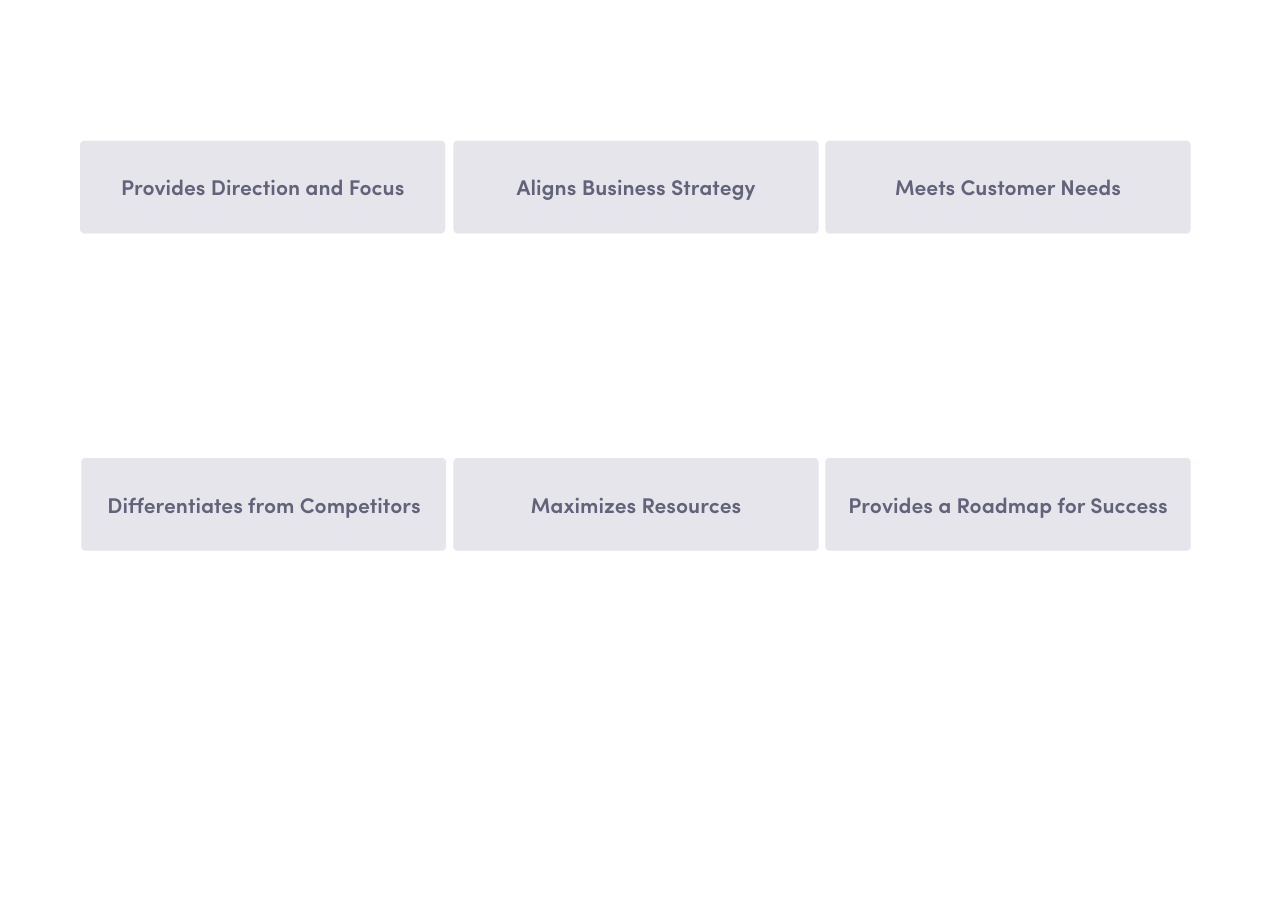
==== commit 1e5ce09e: "1" ====
--- a/index.html
+++ b/index.html
@@ -4,7 +4,7 @@
   <meta charset="utf-8">
   <!-- Created using Storyline 360 - http://www.articulate.com  -->
   <!-- version: 3.76.30446.0 -->
-  <title>Imp</title>
+  <title>Why</title>
   <meta http-equiv="x-ua-compatible" content="IE=edge"/>
   <meta name="viewport" content="width=device-width,initial-scale=1,user-scalable=no,shrink-to-fit=no,minimal-ui"/>
   <meta name="apple-mobile-web-app-capable" content="yes"/>
@@ -37,7 +37,7 @@
       aid: 'aid|a8fbaf31-cd82-4534-a00a-83a3256e9906',
       cid: '5ff714f0-c469-4c72-928e-436738152205',
       playerVersion: '3.76.30446.0',
-      publishTimestamp: '2023-07-26T12:25:17.7293288Z',
+      publishTimestamp: '2023-08-02T09:59:29.5436887Z',
       maxIosVideoElements: 10,
       connectionSettings: { message: 'You%20are%20offline.%20Trying%20to%20reconnect...', useDarkTheme: true, mode: 'disabled' },
 
@@ -131,7 +131,7 @@
   </script>
 
   <div class="mobile-load-title-overlay" style="display: none">
-    <div class="mobile-load-title">Imp</div>
+    <div class="mobile-load-title">Why</div>
   </div>
 
   <div class="mobile-chrome-warning"></div>
--- a/html5/data/css/output.min.css
+++ b/html5/data/css/output.min.css
@@ -1,17 +1,17 @@
 @font-face {
-  font-family: 'Sofia Pro Charset1_ 5XCB3A45E23';
-  src: url('[data-uri]');
+  font-family: 'Sofia Pro Charset1_ 6Ie2986D5B8';
+  src: url('[data-uri]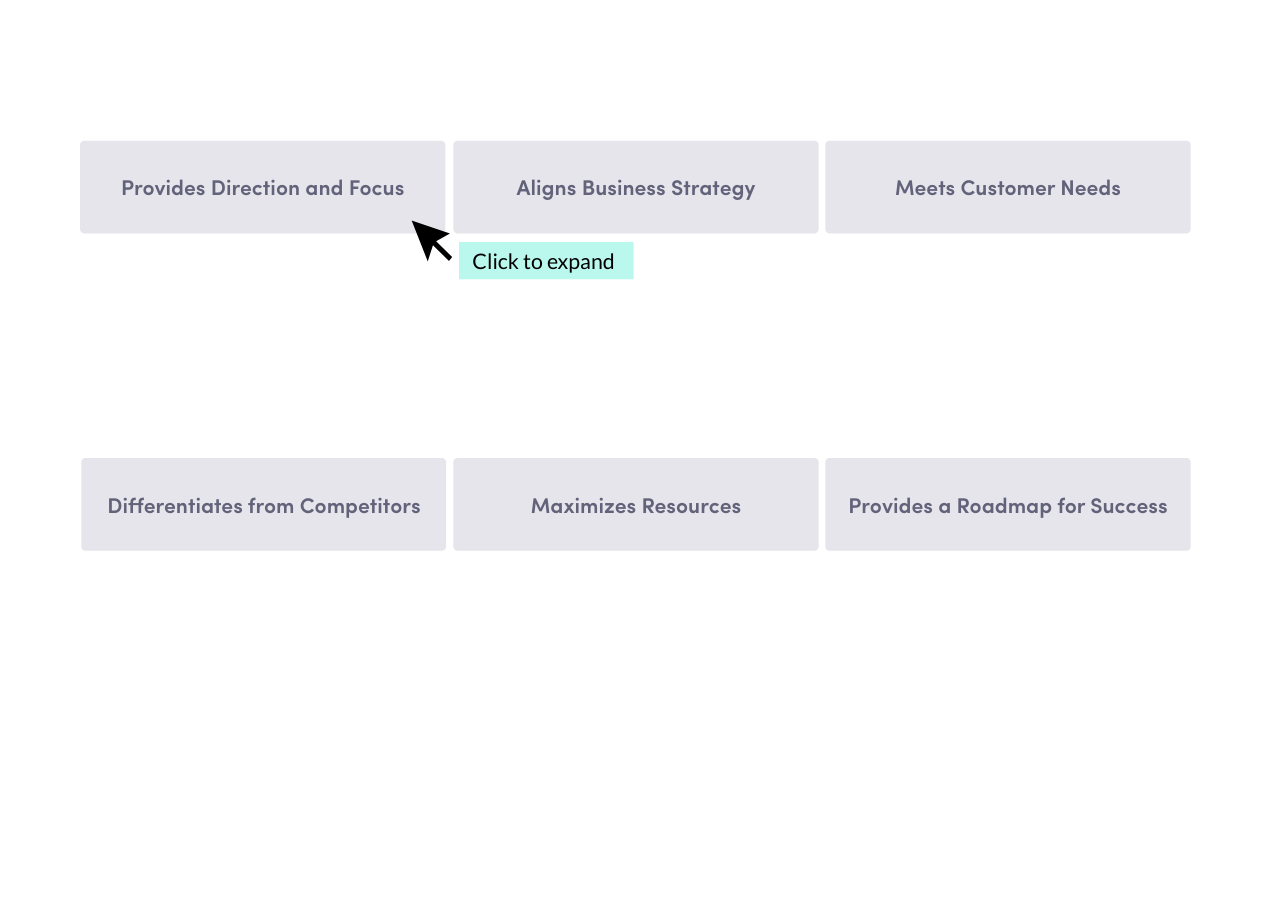
